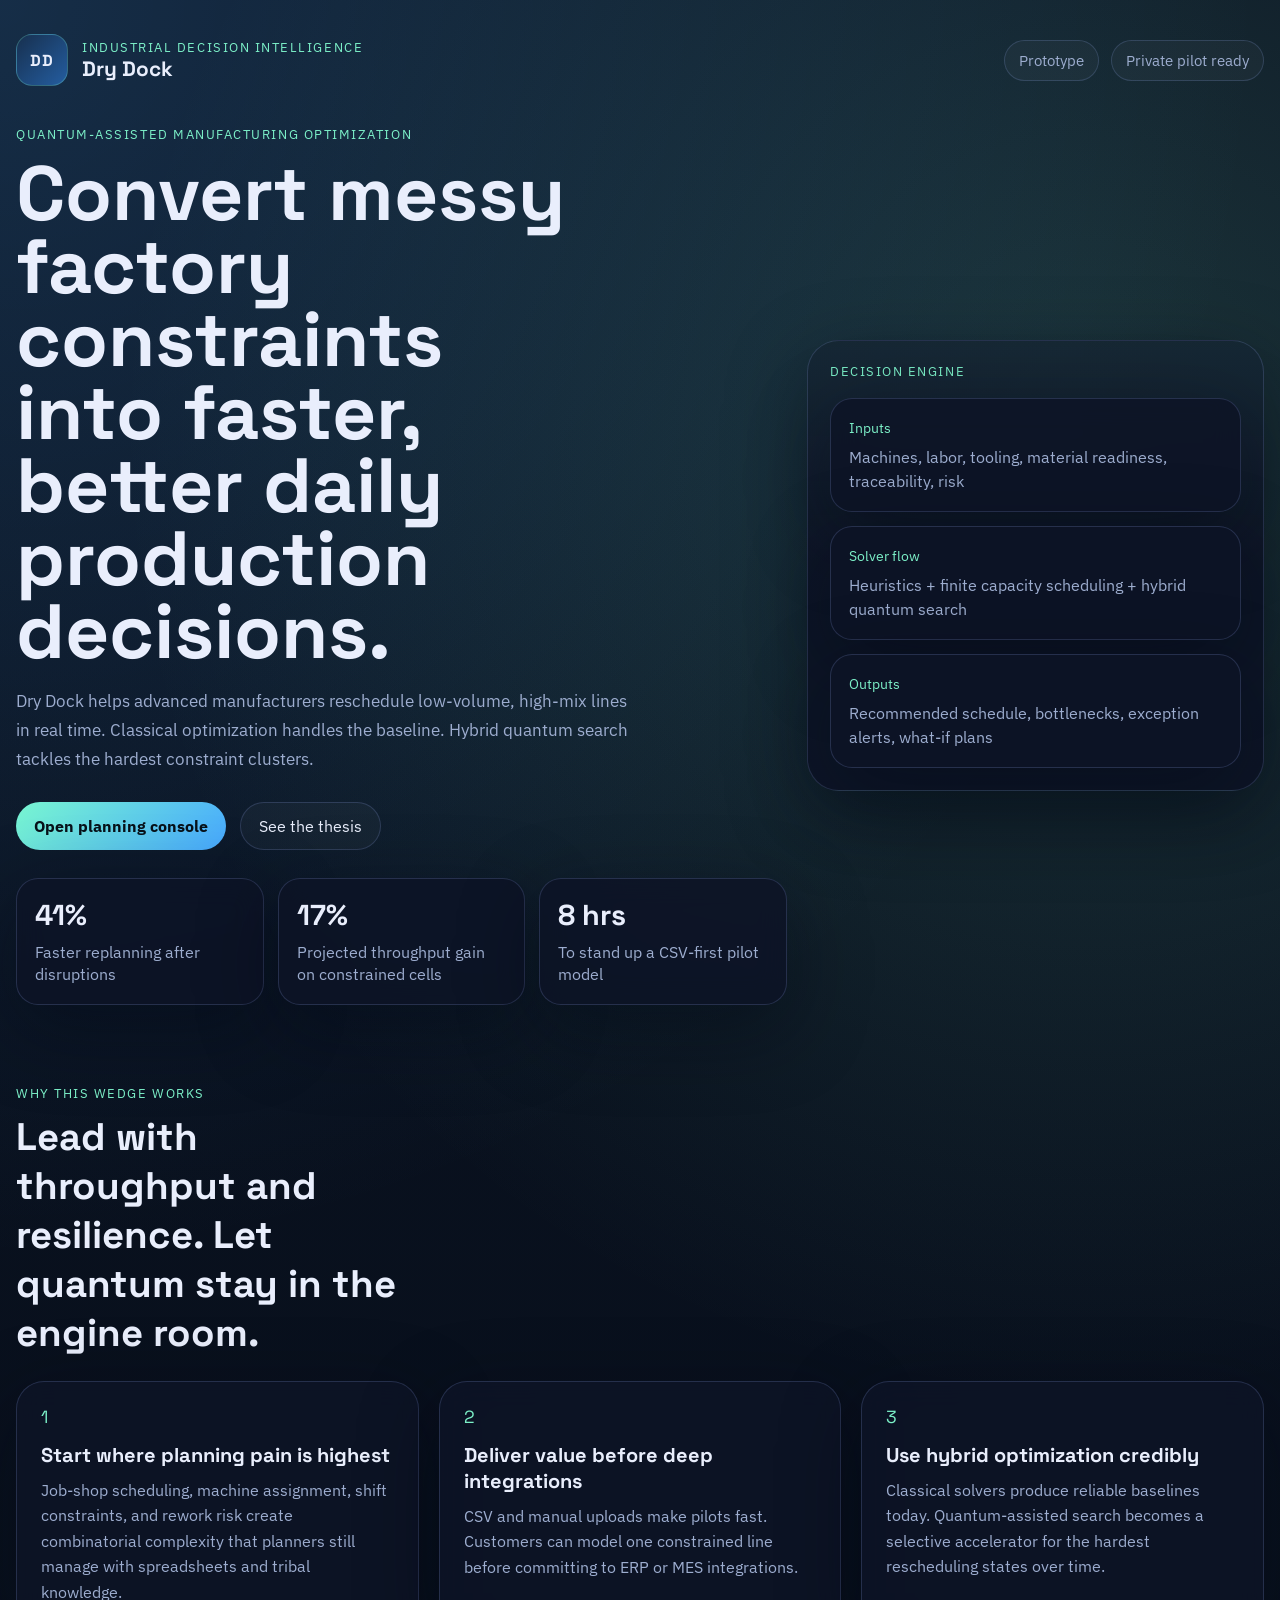
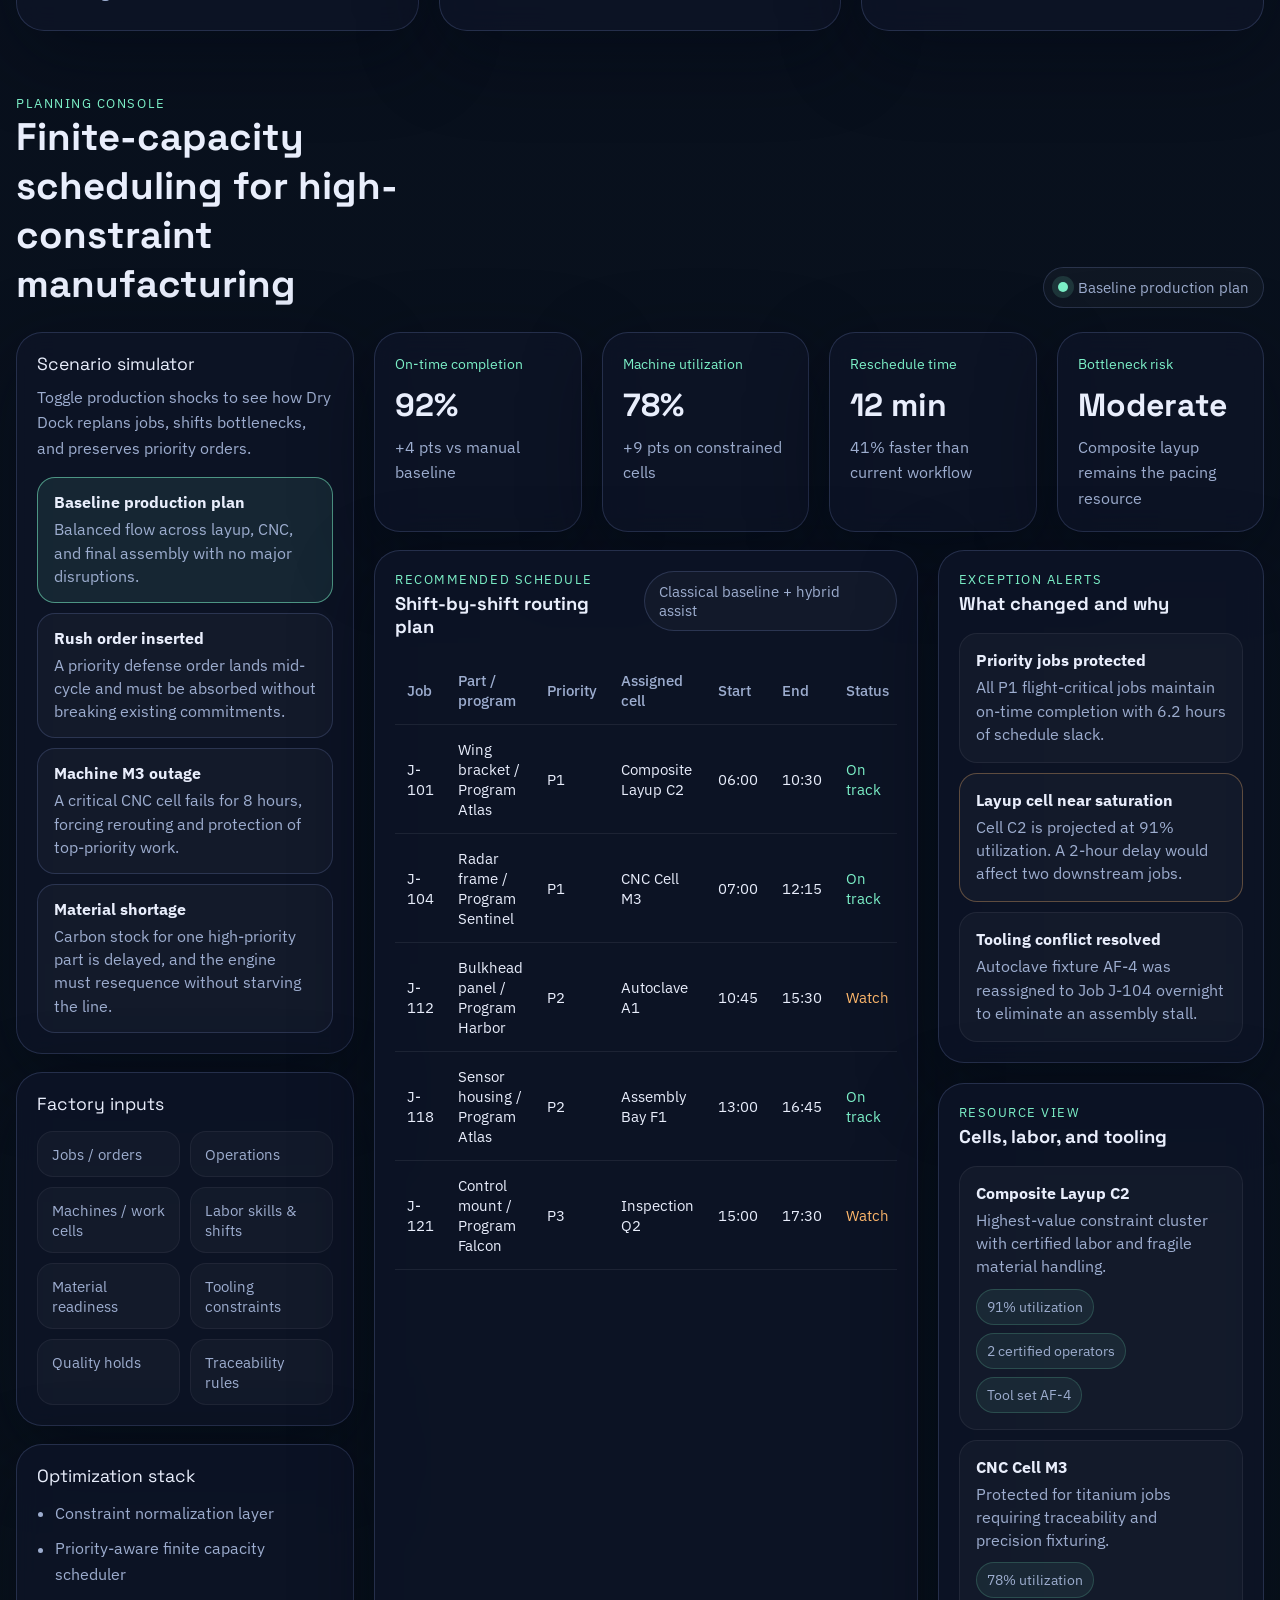
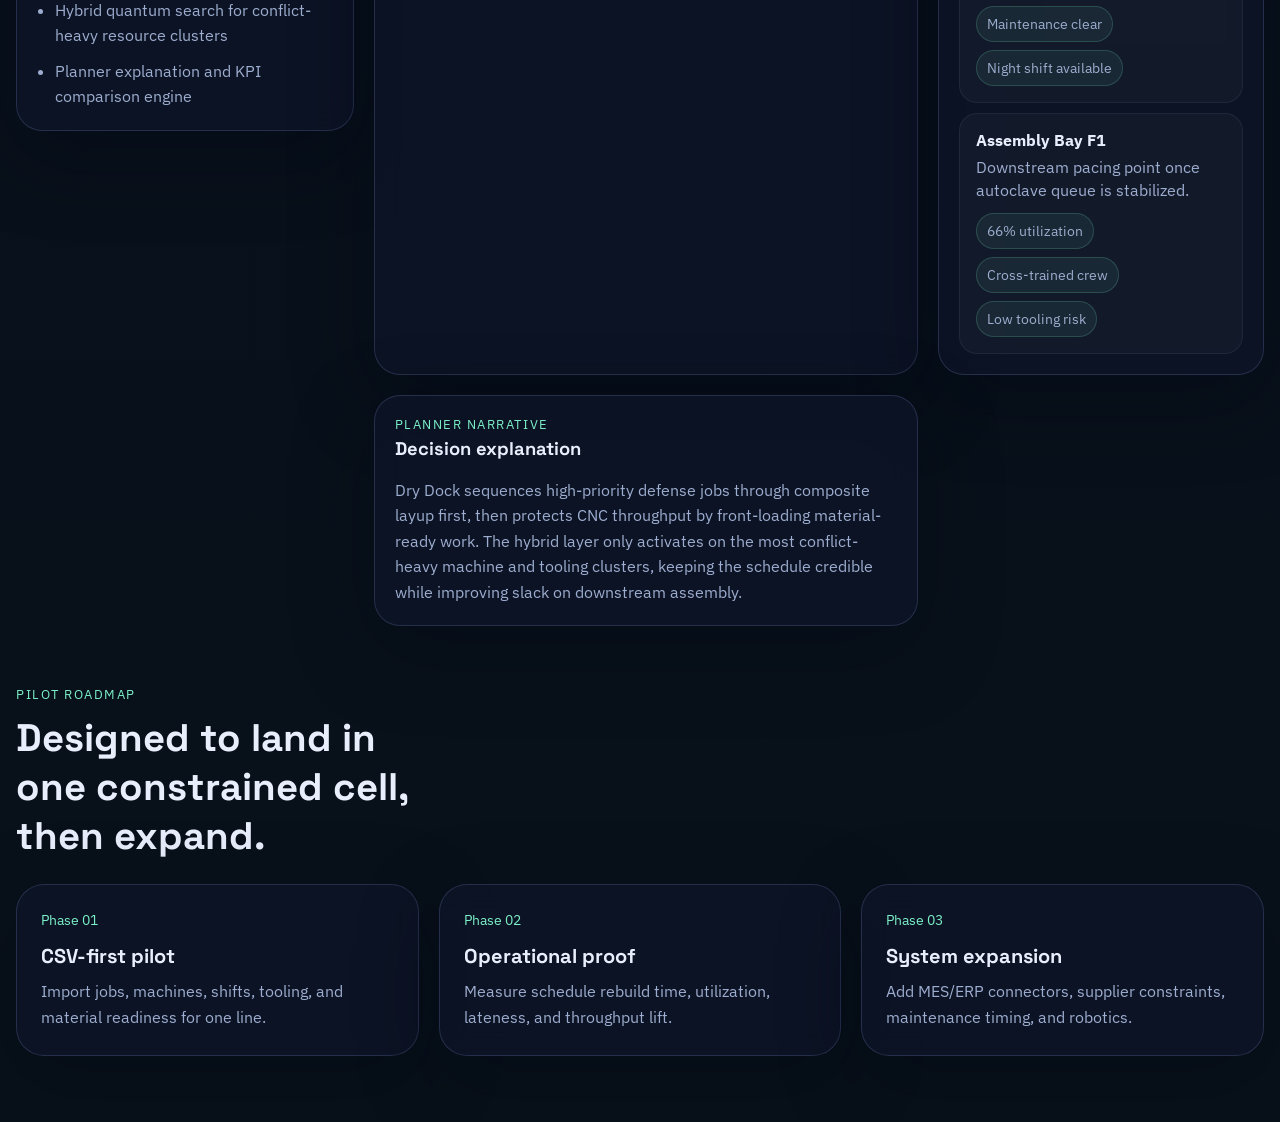
==== index.html @ b150539f "Initial Dry Dock prototype" ====
<!DOCTYPE html>
<html lang="en">
  <head>
    <meta charset="UTF-8" />
    <meta name="viewport" content="width=device-width, initial-scale=1.0" />
    <title>Dry Dock V1</title>
    <link rel="preconnect" href="https://fonts.googleapis.com" />
    <link rel="preconnect" href="https://fonts.gstatic.com" crossorigin />
    <link
      href="https://fonts.googleapis.com/css2?family=Space+Grotesk:wght@400;500;700&family=IBM+Plex+Sans:wght@400;500;600&display=swap"
      rel="stylesheet"
    />
    <link rel="stylesheet" href="./styles.css" />
  </head>
  <body>
    <div class="site-shell">
      <header class="hero">
        <nav class="topbar">
          <div class="brand-lockup">
            <div class="brand-mark">DD</div>
            <div>
              <p class="eyebrow">Industrial Decision Intelligence</p>
              <h1>Dry Dock</h1>
            </div>
          </div>
          <div class="topbar-copy">
            <span>Prototype</span>
            <span>Private pilot ready</span>
          </div>
        </nav>

        <section class="hero-grid">
          <div class="hero-copy">
            <p class="section-kicker">Quantum-assisted manufacturing optimization</p>
            <h2>
              Convert messy factory constraints into faster, better daily production
              decisions.
            </h2>
            <p class="hero-text">
              Dry Dock helps advanced manufacturers reschedule low-volume, high-mix
              lines in real time. Classical optimization handles the baseline.
              Hybrid quantum search tackles the hardest constraint clusters.
            </p>
            <div class="hero-actions">
              <a href="#planner" class="button button-primary">Open planning console</a>
              <a href="#why-now" class="button button-secondary">See the thesis</a>
            </div>
            <ul class="hero-metrics">
              <li>
                <strong>41%</strong>
                <span>Faster replanning after disruptions</span>
              </li>
              <li>
                <strong>17%</strong>
                <span>Projected throughput gain on constrained cells</span>
              </li>
              <li>
                <strong>8 hrs</strong>
                <span>To stand up a CSV-first pilot model</span>
              </li>
            </ul>
          </div>

          <aside class="hero-panel">
            <p class="panel-label">Decision Engine</p>
            <div class="panel-stack">
              <div class="panel-card">
                <span>Inputs</span>
                <p>Machines, labor, tooling, material readiness, traceability, risk</p>
              </div>
              <div class="panel-card">
                <span>Solver flow</span>
                <p>Heuristics + finite capacity scheduling + hybrid quantum search</p>
              </div>
              <div class="panel-card">
                <span>Outputs</span>
                <p>Recommended schedule, bottlenecks, exception alerts, what-if plans</p>
              </div>
            </div>
          </aside>
        </section>
      </header>

      <main>
        <section class="thesis" id="why-now">
          <div class="section-heading">
            <p class="section-kicker">Why this wedge works</p>
            <h3>Lead with throughput and resilience. Let quantum stay in the engine room.</h3>
          </div>
          <div class="thesis-grid">
            <article class="thesis-card">
              <span>1</span>
              <h4>Start where planning pain is highest</h4>
              <p>
                Job-shop scheduling, machine assignment, shift constraints, and
                rework risk create combinatorial complexity that planners still manage
                with spreadsheets and tribal knowledge.
              </p>
            </article>
            <article class="thesis-card">
              <span>2</span>
              <h4>Deliver value before deep integrations</h4>
              <p>
                CSV and manual uploads make pilots fast. Customers can model one
                constrained line before committing to ERP or MES integrations.
              </p>
            </article>
            <article class="thesis-card">
              <span>3</span>
              <h4>Use hybrid optimization credibly</h4>
              <p>
                Classical solvers produce reliable baselines today. Quantum-assisted
                search becomes a selective accelerator for the hardest rescheduling
                states over time.
              </p>
            </article>
          </div>
        </section>

        <section class="planner" id="planner">
          <div class="section-heading planner-heading">
            <div>
              <p class="section-kicker">Planning console</p>
              <h3>Finite-capacity scheduling for high-constraint manufacturing</h3>
            </div>
            <div class="planner-badge">
              <span class="live-dot"></span>
              <span id="scenarioName">Baseline production plan</span>
            </div>
          </div>

          <div class="planner-layout">
            <aside class="control-panel">
              <div class="control-card">
                <p class="control-title">Scenario simulator</p>
                <p class="control-copy">
                  Toggle production shocks to see how Dry Dock replans jobs, shifts
                  bottlenecks, and preserves priority orders.
                </p>
                <div class="scenario-list" id="scenarioList"></div>
              </div>

              <div class="control-card">
                <p class="control-title">Factory inputs</p>
                <div class="chip-list" id="inputChips"></div>
              </div>

              <div class="control-card">
                <p class="control-title">Optimization stack</p>
                <ul class="stack-list">
                  <li>Constraint normalization layer</li>
                  <li>Priority-aware finite capacity scheduler</li>
                  <li>Hybrid quantum search for conflict-heavy resource clusters</li>
                  <li>Planner explanation and KPI comparison engine</li>
                </ul>
              </div>
            </aside>

            <div class="planner-main">
              <section class="dashboard-grid">
                <article class="metric-card">
                  <span>On-time completion</span>
                  <strong id="metricOnTime">92%</strong>
                  <p id="metricOnTimeDelta">+4 pts vs manual baseline</p>
                </article>
                <article class="metric-card">
                  <span>Machine utilization</span>
                  <strong id="metricUtilization">78%</strong>
                  <p id="metricUtilizationDelta">+9 pts on constrained cells</p>
                </article>
                <article class="metric-card">
                  <span>Reschedule time</span>
                  <strong id="metricReschedule">12 min</strong>
                  <p id="metricRescheduleDelta">41% faster than current workflow</p>
                </article>
                <article class="metric-card">
                  <span>Bottleneck risk</span>
                  <strong id="metricRisk">Moderate</strong>
                  <p id="metricRiskDelta">Composite layup remains the pacing resource</p>
                </article>
              </section>

              <section class="content-grid">
                <article class="surface schedule-surface">
                  <div class="surface-heading">
                    <div>
                      <p class="surface-kicker">Recommended schedule</p>
                      <h4>Shift-by-shift routing plan</h4>
                    </div>
                    <span class="surface-pill" id="solverMode">Classical baseline + hybrid assist</span>
                  </div>
                  <div class="table-shell">
                    <table>
                      <thead>
                        <tr>
                          <th>Job</th>
                          <th>Part / program</th>
                          <th>Priority</th>
                          <th>Assigned cell</th>
                          <th>Start</th>
                          <th>End</th>
                          <th>Status</th>
                        </tr>
                      </thead>
                      <tbody id="scheduleTableBody"></tbody>
                    </table>
                  </div>
                </article>

                <article class="surface alerts-surface">
                  <div class="surface-heading">
                    <div>
                      <p class="surface-kicker">Exception alerts</p>
                      <h4>What changed and why</h4>
                    </div>
                  </div>
                  <div class="alert-list" id="alertList"></div>
                </article>

                <article class="surface">
                  <div class="surface-heading">
                    <div>
                      <p class="surface-kicker">Resource view</p>
                      <h4>Cells, labor, and tooling</h4>
                    </div>
                  </div>
                  <div class="resource-list" id="resourceList"></div>
                </article>

                <article class="surface">
                  <div class="surface-heading">
                    <div>
                      <p class="surface-kicker">Planner narrative</p>
                      <h4>Decision explanation</h4>
                    </div>
                  </div>
                  <p class="narrative" id="narrative"></p>
                </article>
              </section>
            </div>
          </div>
        </section>

        <section class="roadmap">
          <div class="section-heading">
            <p class="section-kicker">Pilot roadmap</p>
            <h3>Designed to land in one constrained cell, then expand.</h3>
          </div>
          <div class="roadmap-grid">
            <article class="roadmap-card">
              <span>Phase 01</span>
              <h4>CSV-first pilot</h4>
              <p>Import jobs, machines, shifts, tooling, and material readiness for one line.</p>
            </article>
            <article class="roadmap-card">
              <span>Phase 02</span>
              <h4>Operational proof</h4>
              <p>Measure schedule rebuild time, utilization, lateness, and throughput lift.</p>
            </article>
            <article class="roadmap-card">
              <span>Phase 03</span>
              <h4>System expansion</h4>
              <p>Add MES/ERP connectors, supplier constraints, maintenance timing, and robotics.</p>
            </article>
          </div>
        </section>
      </main>
    </div>

    <script src="./app.js"></script>
  </body>
</html>
---- styles.css ----
:root {
  --bg: #0b1020;
  --bg-soft: #11182d;
  --panel: rgba(13, 20, 38, 0.88);
  --panel-strong: #121d34;
  --line: rgba(154, 175, 255, 0.18);
  --text: #e9eefc;
  --muted: #9dadcf;
  --accent: #7cf0c8;
  --accent-strong: #4fb4ff;
  --warning: #ffb86c;
  --danger: #ff7f96;
  --shadow: 0 24px 80px rgba(3, 8, 20, 0.42);
}

* {
  box-sizing: border-box;
}

html {
  scroll-behavior: smooth;
}

body {
  margin: 0;
  min-height: 100vh;
  background:
    radial-gradient(circle at top left, rgba(79, 180, 255, 0.18), transparent 28%),
    radial-gradient(circle at 85% 10%, rgba(124, 240, 200, 0.16), transparent 24%),
    linear-gradient(180deg, #09101f 0%, #08111a 100%);
  color: var(--text);
  font-family: "IBM Plex Sans", sans-serif;
}

a {
  color: inherit;
  text-decoration: none;
}

.site-shell {
  width: min(1280px, calc(100% - 32px));
  margin: 0 auto;
  padding: 24px 0 56px;
}

.hero,
.thesis,
.planner,
.roadmap {
  position: relative;
}

.hero {
  padding: 10px 0 48px;
}

.topbar,
.hero-grid,
.thesis-grid,
.planner-layout,
.dashboard-grid,
.content-grid,
.roadmap-grid {
  display: grid;
  gap: 20px;
}

.topbar {
  grid-template-columns: repeat(2, minmax(0, 1fr));
  align-items: center;
  margin-bottom: 40px;
}

.brand-lockup {
  display: flex;
  gap: 14px;
  align-items: center;
}

.brand-mark {
  width: 52px;
  height: 52px;
  display: grid;
  place-items: center;
  border-radius: 16px;
  background: linear-gradient(135deg, #17304f 0%, #245da0 100%);
  border: 1px solid rgba(124, 240, 200, 0.26);
  font-family: "Space Grotesk", sans-serif;
  font-weight: 700;
  letter-spacing: 0.08em;
}

.eyebrow,
.section-kicker,
.surface-kicker,
.panel-label {
  margin: 0;
  color: var(--accent);
  font-size: 0.8rem;
  text-transform: uppercase;
  letter-spacing: 0.12em;
}

h1,
h2,
h3,
h4,
p {
  margin: 0;
}

h1,
h2,
h3,
h4 {
  font-family: "Space Grotesk", sans-serif;
}

h1 {
  font-size: 1.3rem;
}

.topbar-copy {
  display: flex;
  gap: 12px;
  justify-content: flex-end;
  flex-wrap: wrap;
}

.topbar-copy span,
.surface-pill,
.planner-badge {
  border: 1px solid var(--line);
  background: rgba(255, 255, 255, 0.03);
  border-radius: 999px;
  padding: 10px 14px;
  color: var(--muted);
  font-size: 0.92rem;
}

.hero-grid {
  grid-template-columns: minmax(0, 1.35fr) minmax(320px, 0.8fr);
  align-items: center;
}

.hero-copy h2 {
  margin-top: 14px;
  font-size: clamp(2.8rem, 6vw, 4.9rem);
  line-height: 0.95;
  max-width: 11ch;
}

.hero-text {
  max-width: 62ch;
  margin-top: 18px;
  color: var(--muted);
  font-size: 1.08rem;
  line-height: 1.7;
}

.hero-actions {
  display: flex;
  gap: 14px;
  margin-top: 28px;
  flex-wrap: wrap;
}

.button {
  display: inline-flex;
  align-items: center;
  justify-content: center;
  min-height: 48px;
  padding: 0 18px;
  border-radius: 999px;
  transition: transform 180ms ease, border-color 180ms ease, background 180ms ease;
}

.button:hover,
.scenario-button:hover {
  transform: translateY(-1px);
}

.button-primary {
  background: linear-gradient(135deg, #78f6d0 0%, #47a8ff 100%);
  color: #071119;
  font-weight: 700;
}

.button-secondary {
  border: 1px solid var(--line);
  background: rgba(255, 255, 255, 0.03);
}

.hero-metrics {
  list-style: none;
  display: grid;
  grid-template-columns: repeat(3, minmax(0, 1fr));
  gap: 14px;
  padding: 0;
  margin: 28px 0 0;
}

.hero-metrics li,
.panel-card,
.thesis-card,
.control-card,
.metric-card,
.surface,
.roadmap-card {
  border: 1px solid var(--line);
  background: var(--panel);
  backdrop-filter: blur(14px);
  box-shadow: var(--shadow);
}

.hero-metrics li {
  border-radius: 22px;
  padding: 18px;
}

.hero-metrics strong {
  display: block;
  font-family: "Space Grotesk", sans-serif;
  font-size: 1.8rem;
}

.hero-metrics span {
  display: block;
  margin-top: 8px;
  color: var(--muted);
  line-height: 1.4;
}

.hero-panel {
  padding: 22px;
  border: 1px solid var(--line);
  background:
    linear-gradient(180deg, rgba(124, 240, 200, 0.08), transparent 50%),
    var(--panel);
  border-radius: 32px;
  box-shadow: var(--shadow);
}

.panel-stack {
  margin-top: 18px;
  display: grid;
  gap: 14px;
}

.panel-card {
  border-radius: 22px;
  padding: 18px;
}

.panel-card span,
.metric-card span,
.roadmap-card span {
  color: var(--accent);
  font-size: 0.9rem;
}

.panel-card p {
  margin-top: 8px;
  color: var(--muted);
  line-height: 1.5;
}

.section-heading {
  display: grid;
  gap: 10px;
  margin-bottom: 24px;
}

.section-heading h3 {
  font-size: clamp(1.8rem, 3vw, 3rem);
  max-width: 16ch;
}

.thesis {
  padding: 32px 0 28px;
}

.thesis-grid,
.roadmap-grid {
  grid-template-columns: repeat(3, minmax(0, 1fr));
}

.thesis-card,
.roadmap-card {
  border-radius: 28px;
  padding: 24px;
}

.thesis-card span {
  font-family: "Space Grotesk", sans-serif;
  color: var(--accent);
  font-size: 1.1rem;
}

.thesis-card h4,
.roadmap-card h4 {
  margin-top: 14px;
  font-size: 1.25rem;
}

.thesis-card p,
.roadmap-card p,
.control-copy,
.metric-card p,
.narrative,
.stack-list li {
  margin-top: 10px;
  color: var(--muted);
  line-height: 1.6;
}

.planner {
  padding: 36px 0;
}

.planner-heading {
  grid-template-columns: repeat(2, minmax(0, 1fr));
  align-items: end;
}

.planner-badge {
  justify-self: end;
  display: inline-flex;
  align-items: center;
  gap: 10px;
}

.live-dot {
  width: 10px;
  height: 10px;
  border-radius: 999px;
  background: var(--accent);
  box-shadow: 0 0 0 6px rgba(124, 240, 200, 0.14);
}

.planner-layout {
  grid-template-columns: minmax(290px, 0.38fr) minmax(0, 1fr);
  align-items: start;
}

.control-panel,
.planner-main {
  display: grid;
  gap: 18px;
}

.control-card,
.metric-card,
.surface {
  border-radius: 26px;
  padding: 20px;
}

.control-title {
  font-family: "Space Grotesk", sans-serif;
  font-size: 1.1rem;
}

.scenario-list,
.chip-list,
.alert-list,
.resource-list {
  display: grid;
  gap: 10px;
  margin-top: 16px;
}

.scenario-button {
  border: 1px solid var(--line);
  background: rgba(255, 255, 255, 0.03);
  color: var(--text);
  border-radius: 18px;
  padding: 14px 16px;
  text-align: left;
  font: inherit;
  cursor: pointer;
  transition: transform 180ms ease, border-color 180ms ease, background 180ms ease;
}

.scenario-button strong,
.resource-card strong,
.alert-card strong {
  display: block;
  font-size: 1rem;
}

.scenario-button p,
.resource-card p,
.alert-card p {
  margin-top: 6px;
  color: var(--muted);
  line-height: 1.45;
}

.scenario-button.active {
  border-color: rgba(124, 240, 200, 0.55);
  background: rgba(124, 240, 200, 0.09);
}

.chip-list {
  grid-template-columns: repeat(2, minmax(0, 1fr));
}

.chip {
  border-radius: 16px;
  padding: 12px 14px;
  background: rgba(255, 255, 255, 0.03);
  border: 1px solid rgba(255, 255, 255, 0.05);
  color: var(--muted);
  font-size: 0.95rem;
}

.stack-list {
  padding-left: 18px;
  margin: 14px 0 0;
}

.dashboard-grid {
  grid-template-columns: repeat(4, minmax(0, 1fr));
}

.metric-card strong {
  display: block;
  margin-top: 12px;
  font-family: "Space Grotesk", sans-serif;
  font-size: 2rem;
}

.content-grid {
  grid-template-columns: minmax(0, 1.25fr) minmax(320px, 0.75fr);
}

.schedule-surface {
  grid-row: span 2;
}

.surface-heading {
  display: flex;
  align-items: start;
  justify-content: space-between;
  gap: 12px;
  margin-bottom: 18px;
}

.surface-heading h4 {
  margin-top: 4px;
  font-size: 1.15rem;
}

.table-shell {
  overflow-x: auto;
}

table {
  width: 100%;
  border-collapse: collapse;
}

th,
td {
  padding: 14px 12px;
  border-bottom: 1px solid rgba(255, 255, 255, 0.07);
  text-align: left;
  font-size: 0.96rem;
}

th {
  color: var(--muted);
  font-weight: 500;
}

td.status-ok {
  color: var(--accent);
}

td.status-watch {
  color: var(--warning);
}

td.status-risk {
  color: var(--danger);
}

.alert-card,
.resource-card {
  border-radius: 18px;
  padding: 16px;
  background: rgba(255, 255, 255, 0.03);
  border: 1px solid rgba(255, 255, 255, 0.06);
}

.alert-card[data-level="warning"] {
  border-color: rgba(255, 184, 108, 0.32);
}

.alert-card[data-level="critical"] {
  border-color: rgba(255, 127, 150, 0.35);
}

.resource-meta {
  display: flex;
  gap: 8px;
  flex-wrap: wrap;
  margin-top: 10px;
}

.resource-meta span {
  border-radius: 999px;
  padding: 8px 10px;
  background: rgba(124, 240, 200, 0.07);
  border: 1px solid rgba(124, 240, 200, 0.18);
  color: var(--muted);
  font-size: 0.87rem;
}

.roadmap {
  padding: 24px 0 10px;
}

@media (max-width: 1100px) {
  .hero-grid,
  .planner-layout,
  .content-grid,
  .planner-heading,
  .topbar,
  .dashboard-grid,
  .thesis-grid,
  .roadmap-grid {
    grid-template-columns: 1fr;
  }

  .hero-copy h2,
  .section-heading h3 {
    max-width: none;
  }

  .planner-badge {
    justify-self: start;
  }
}

@media (max-width: 760px) {
  .site-shell {
    width: min(100% - 24px, 1280px);
  }

  .hero-metrics,
  .chip-list {
    grid-template-columns: 1fr;
  }

  .hero-copy h2 {
    font-size: 2.6rem;
  }

  th,
  td {
    min-width: 120px;
  }
}
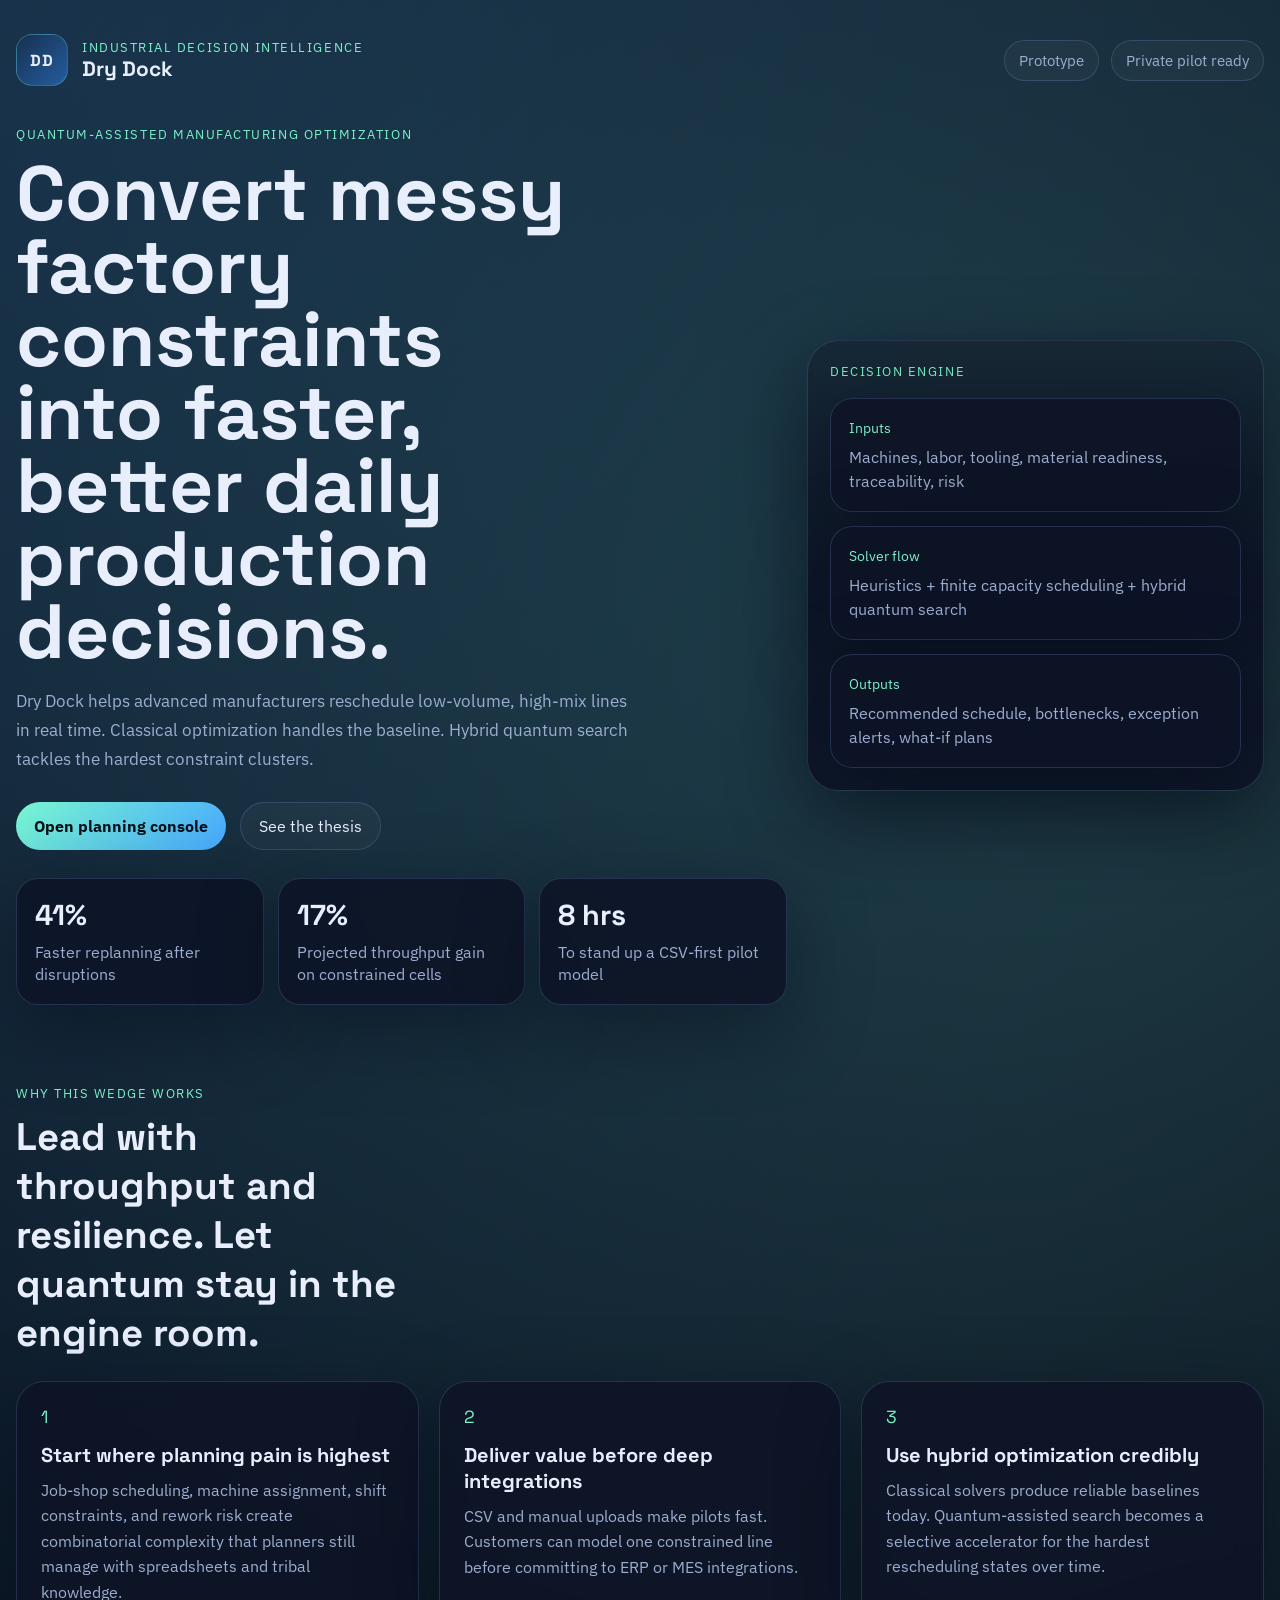
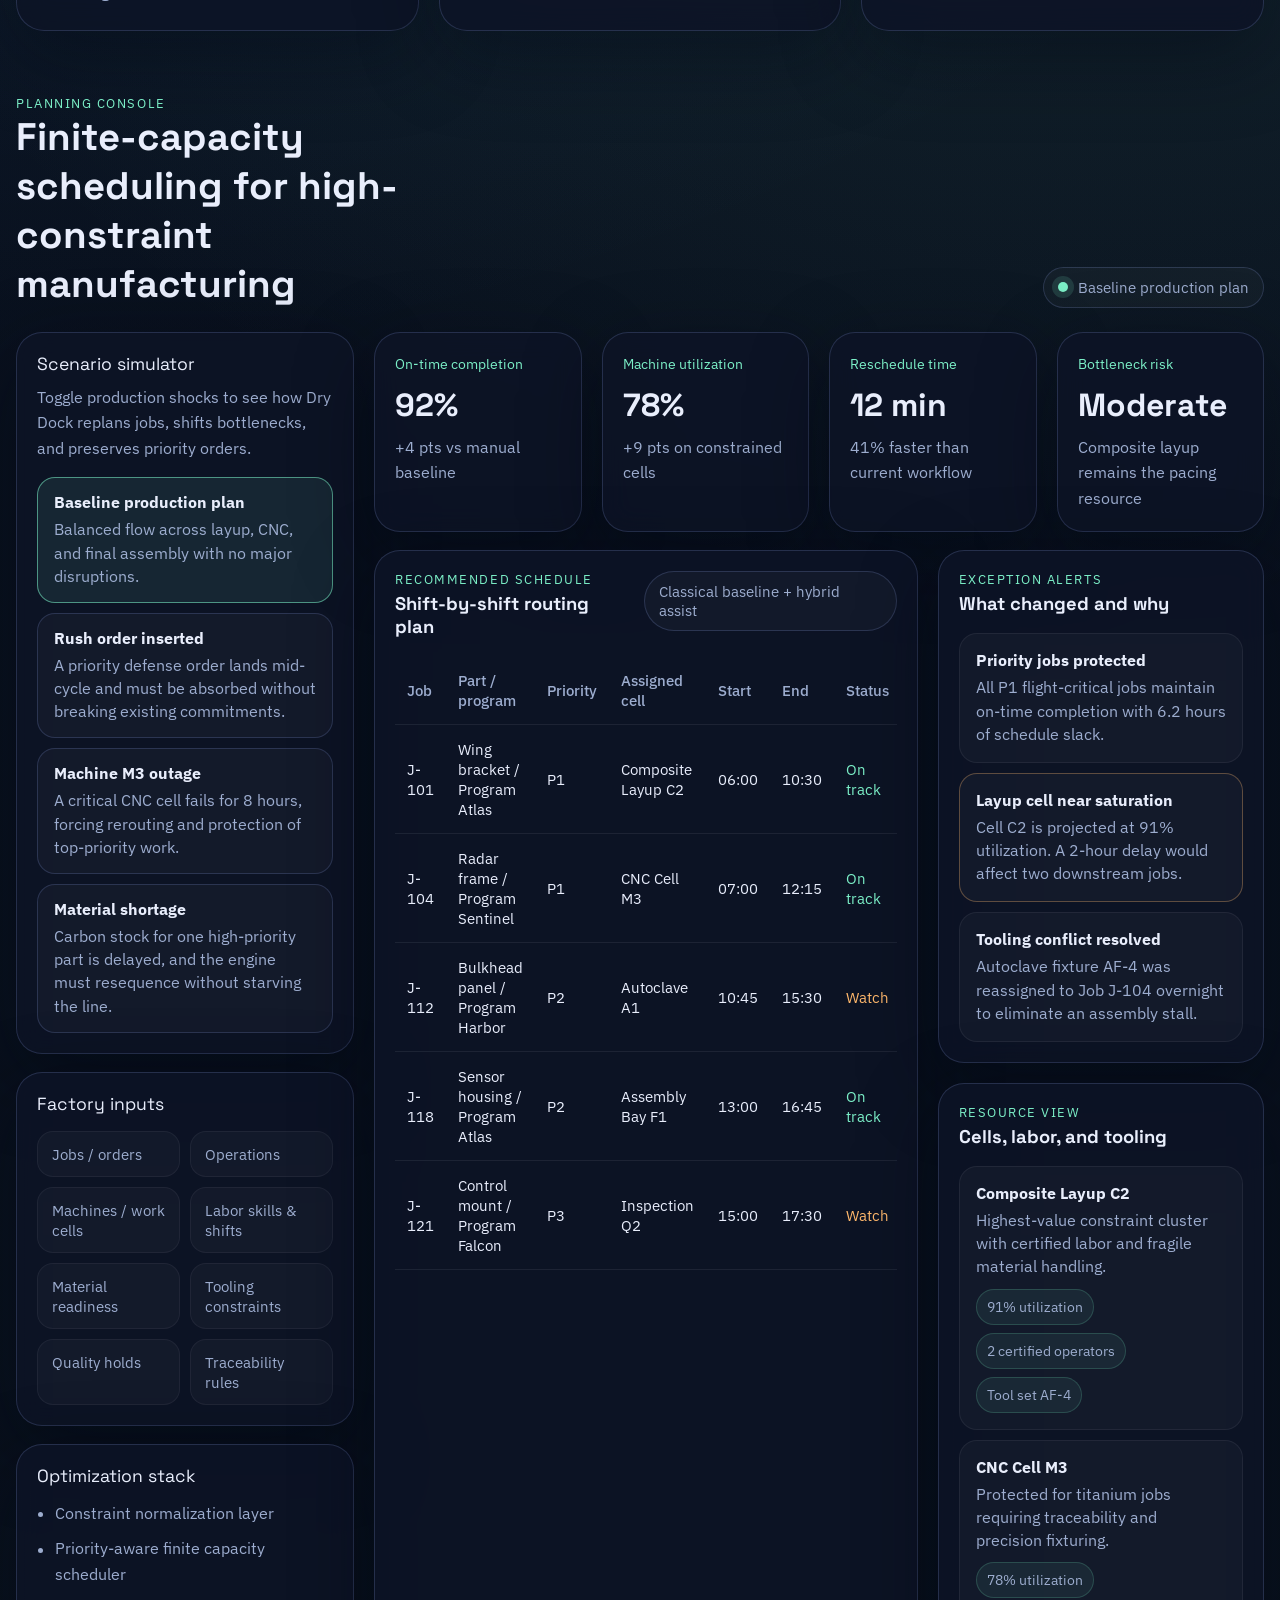
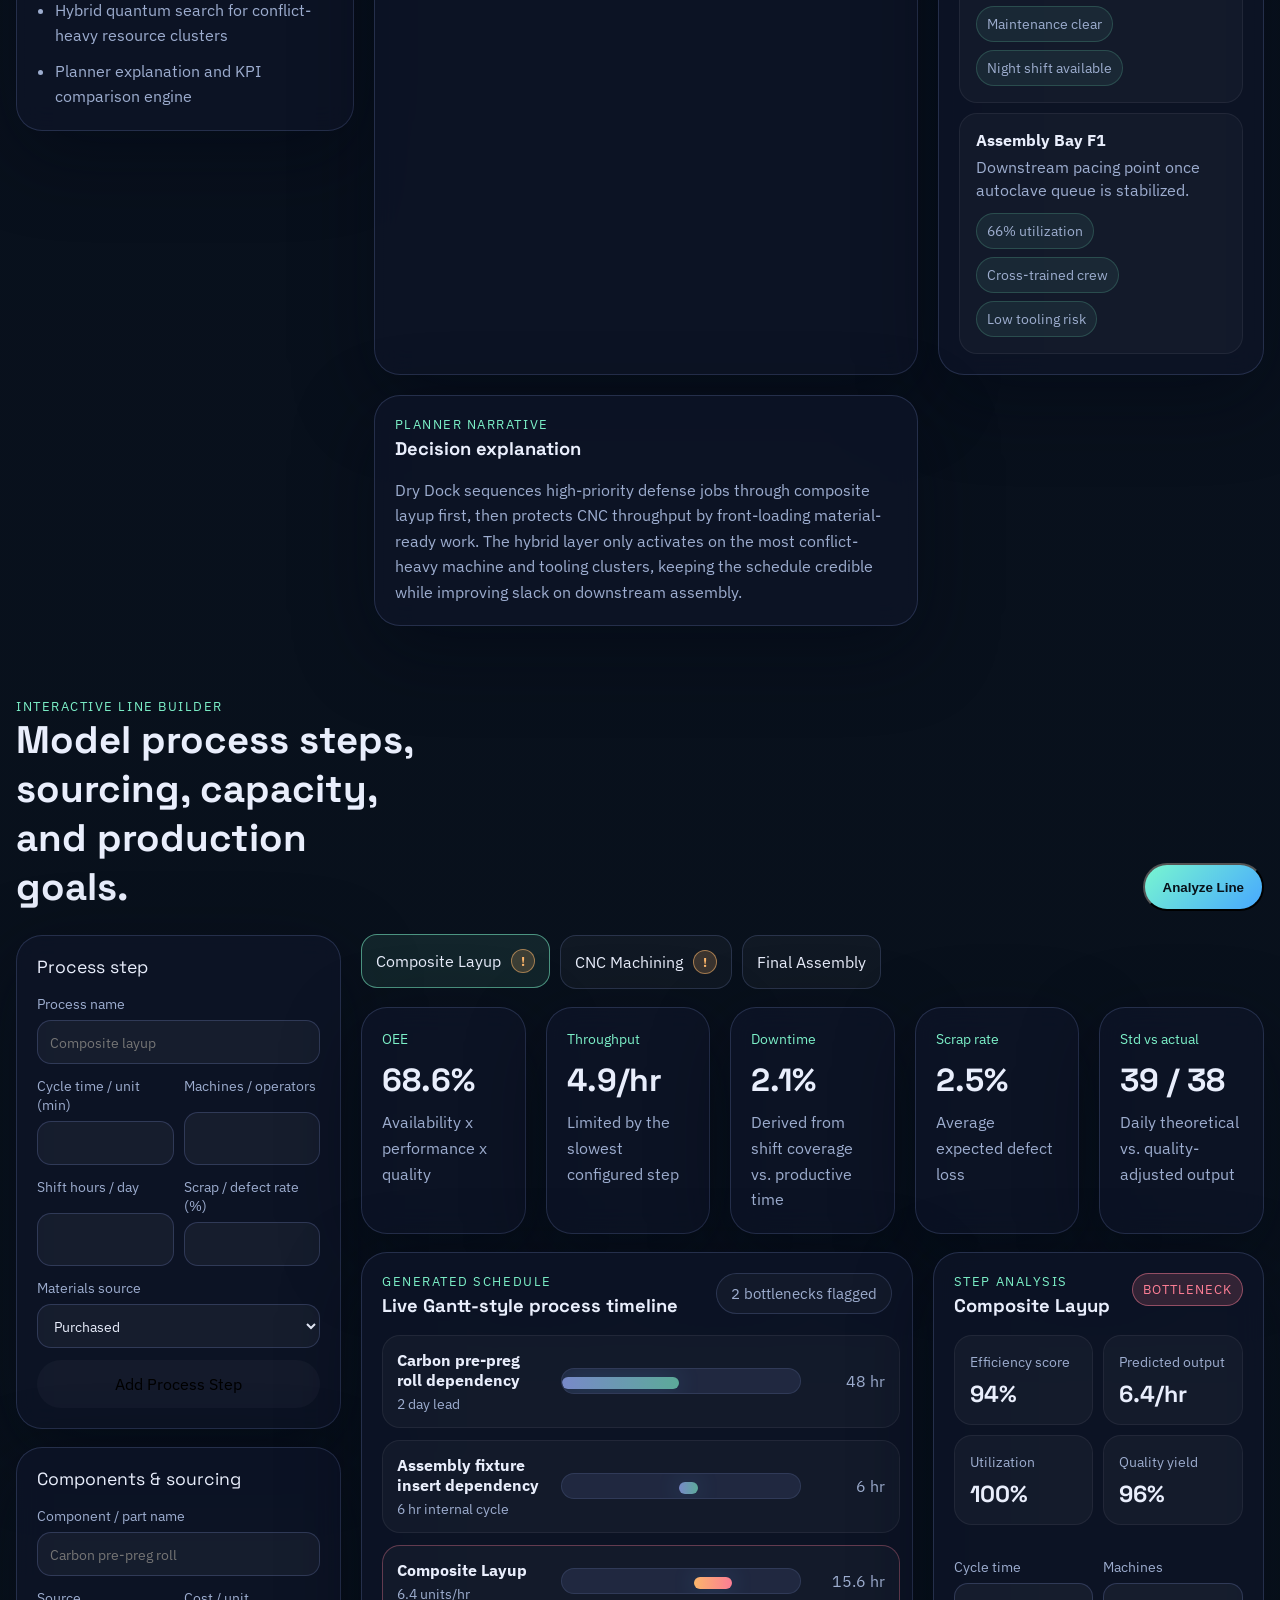
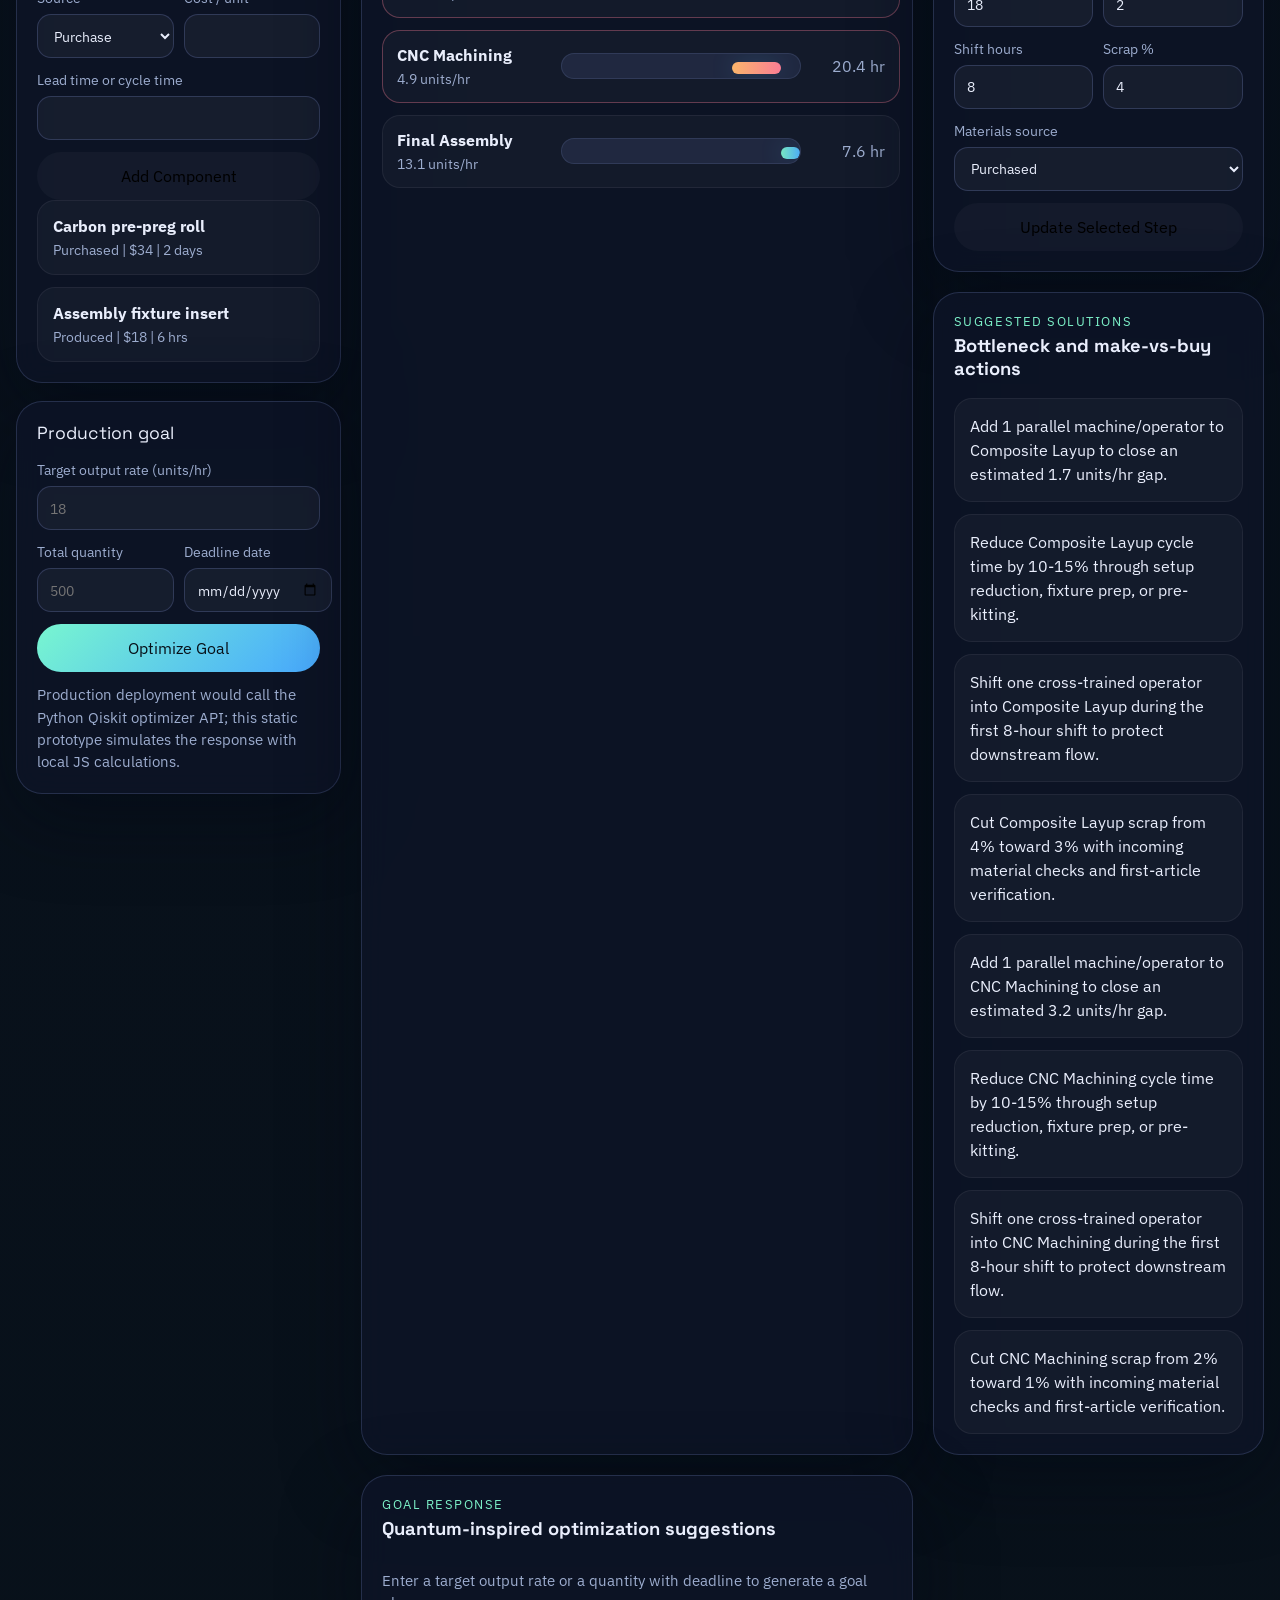
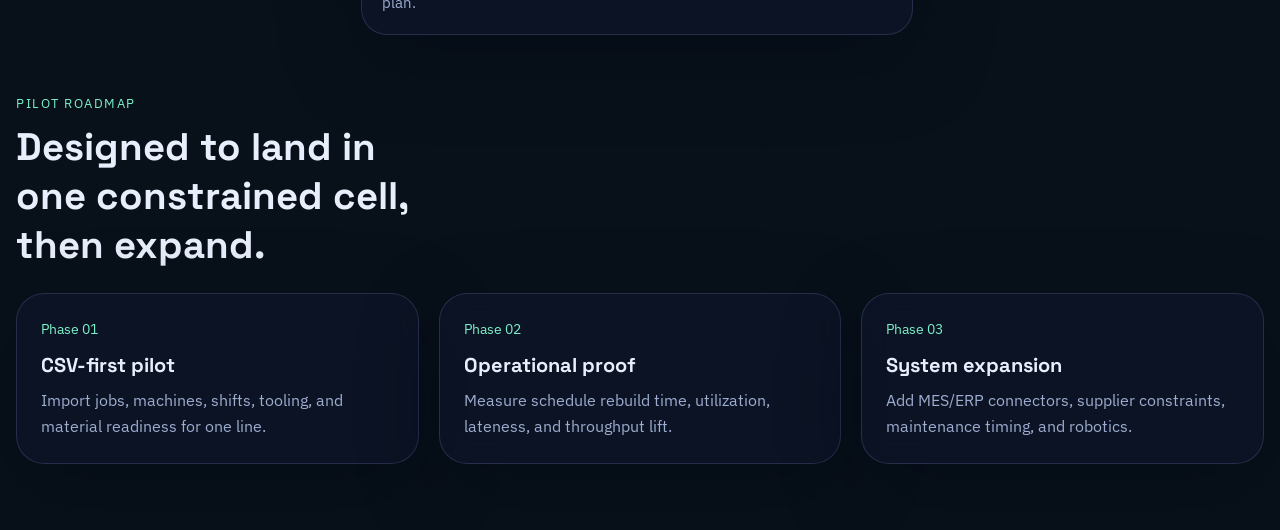
==== commit 480bb8f9: "adding the customazation and suggestions section" ====
--- a/index.html
+++ b/index.html
@@ -241,6 +241,187 @@
           </div>
         </section>
 
+        <section class="process-builder" id="process-builder">
+          <div class="section-heading builder-heading">
+            <div>
+              <p class="section-kicker">Interactive line builder</p>
+              <h3>Model process steps, sourcing, capacity, and production goals.</h3>
+            </div>
+            <button class="button button-primary" id="analyzeLineButton" type="button">Analyze Line</button>
+          </div>
+
+          <div class="builder-layout">
+            <aside class="control-panel builder-controls">
+              <div class="control-card">
+                <p class="control-title">Process step</p>
+                <form class="builder-form" id="processForm">
+                  <label>
+                    <span>Process name</span>
+                    <input id="processName" name="name" type="text" placeholder="Composite layup" required />
+                  </label>
+                  <div class="form-grid">
+                    <label>
+                      <span>Cycle time / unit (min)</span>
+                      <input id="cycleTime" name="cycleTime" type="number" min="0.1" step="0.1" required />
+                    </label>
+                    <label>
+                      <span>Machines / operators</span>
+                      <input id="machines" name="machines" type="number" min="1" step="1" required />
+                    </label>
+                  </div>
+                  <div class="form-grid">
+                    <label>
+                      <span>Shift hours / day</span>
+                      <input id="shiftHours" name="shiftHours" type="number" min="1" max="24" step="0.5" required />
+                    </label>
+                    <label>
+                      <span>Scrap / defect rate (%)</span>
+                      <input id="scrapRate" name="scrapRate" type="number" min="0" max="100" step="0.1" required />
+                    </label>
+                  </div>
+                  <label>
+                    <span>Materials source</span>
+                    <select id="materialSource" name="materialSource">
+                      <option value="purchased">Purchased</option>
+                      <option value="in-house">Produced in-house</option>
+                    </select>
+                  </label>
+                  <button class="button button-secondary full-button" type="submit">Add Process Step</button>
+                </form>
+              </div>
+
+              <div class="control-card">
+                <p class="control-title">Components & sourcing</p>
+                <form class="builder-form" id="componentForm">
+                  <label>
+                    <span>Component / part name</span>
+                    <input id="componentName" name="name" type="text" placeholder="Carbon pre-preg roll" required />
+                  </label>
+                  <div class="form-grid">
+                    <label>
+                      <span>Source</span>
+                      <select id="componentSource" name="source">
+                        <option value="purchase">Purchase</option>
+                        <option value="produce">Produce</option>
+                      </select>
+                    </label>
+                    <label>
+                      <span>Cost / unit</span>
+                      <input id="componentCost" name="cost" type="number" min="0" step="0.01" required />
+                    </label>
+                  </div>
+                  <label>
+                    <span>Lead time or cycle time</span>
+                    <input id="componentLeadTime" name="leadTime" type="number" min="0" step="0.1" required />
+                  </label>
+                  <button class="button button-secondary full-button" type="submit">Add Component</button>
+                </form>
+                <div class="component-list" id="componentList"></div>
+              </div>
+
+              <div class="control-card">
+                <p class="control-title">Production goal</p>
+                <form class="builder-form" id="goalForm">
+                  <label>
+                    <span>Target output rate (units/hr)</span>
+                    <input id="targetRate" name="targetRate" type="number" min="0" step="0.1" placeholder="18" />
+                  </label>
+                  <div class="form-grid">
+                    <label>
+                      <span>Total quantity</span>
+                      <input id="targetQuantity" name="targetQuantity" type="number" min="0" step="1" placeholder="500" />
+                    </label>
+                    <label>
+                      <span>Deadline date</span>
+                      <input id="deadlineDate" name="deadlineDate" type="date" />
+                    </label>
+                  </div>
+                  <button class="button button-primary full-button" type="submit">Optimize Goal</button>
+                </form>
+                <p class="optimizer-note">
+                  Production deployment would call the Python Qiskit optimizer API; this static prototype simulates the response with local JS calculations.
+                </p>
+              </div>
+            </aside>
+
+            <div class="planner-main builder-main">
+              <div class="step-tabs" id="stepTabs" aria-label="Manufacturing process steps"></div>
+
+              <section class="dashboard-grid builder-kpis">
+                <article class="metric-card">
+                  <span>OEE</span>
+                  <strong id="lineOee">0%</strong>
+                  <p>Availability x performance x quality</p>
+                </article>
+                <article class="metric-card">
+                  <span>Throughput</span>
+                  <strong id="lineThroughput">0/hr</strong>
+                  <p>Limited by the slowest configured step</p>
+                </article>
+                <article class="metric-card">
+                  <span>Downtime</span>
+                  <strong id="lineDowntime">0%</strong>
+                  <p>Derived from shift coverage vs. productive time</p>
+                </article>
+                <article class="metric-card">
+                  <span>Scrap rate</span>
+                  <strong id="lineScrap">0%</strong>
+                  <p>Average expected defect loss</p>
+                </article>
+                <article class="metric-card">
+                  <span>Std vs actual</span>
+                  <strong id="standardActual">0 / 0</strong>
+                  <p>Daily theoretical vs. quality-adjusted output</p>
+                </article>
+              </section>
+
+              <section class="content-grid builder-content">
+                <article class="surface schedule-surface">
+                  <div class="surface-heading">
+                    <div>
+                      <p class="surface-kicker">Generated schedule</p>
+                      <h4>Live Gantt-style process timeline</h4>
+                    </div>
+                    <span class="surface-pill" id="lineStatus">Waiting for inputs</span>
+                  </div>
+                  <div class="timeline-shell" id="processTimeline"></div>
+                </article>
+
+                <article class="surface">
+                  <div class="surface-heading">
+                    <div>
+                      <p class="surface-kicker">Step analysis</p>
+                      <h4 id="activeStepTitle">No process selected</h4>
+                    </div>
+                    <span class="bottleneck-badge hidden" id="activeBottleneckBadge">Bottleneck</span>
+                  </div>
+                  <div class="step-detail" id="stepDetail"></div>
+                </article>
+
+                <article class="surface recommendations-surface">
+                  <div class="surface-heading">
+                    <div>
+                      <p class="surface-kicker">Suggested solutions</p>
+                      <h4>Bottleneck and make-vs-buy actions</h4>
+                    </div>
+                  </div>
+                  <div class="recommendation-list" id="recommendationList"></div>
+                </article>
+
+                <article class="surface goal-surface">
+                  <div class="surface-heading">
+                    <div>
+                      <p class="surface-kicker">Goal response</p>
+                      <h4>Quantum-inspired optimization suggestions</h4>
+                    </div>
+                  </div>
+                  <div class="goal-response" id="goalResponse"></div>
+                </article>
+              </section>
+            </div>
+          </div>
+        </section>
+
         <section class="roadmap">
           <div class="section-heading">
             <p class="section-kicker">Pilot roadmap</p>
--- a/styles.css
+++ b/styles.css
@@ -46,6 +46,7 @@
 .hero,
 .thesis,
 .planner,
+.process-builder,
 .roadmap {
   position: relative;
 }
@@ -522,15 +523,295 @@
   padding: 24px 0 10px;
 }
 
+.process-builder {
+  padding: 36px 0;
+}
+
+.builder-heading {
+  grid-template-columns: minmax(0, 1fr) auto;
+  align-items: end;
+}
+
+.builder-layout {
+  display: grid;
+  grid-template-columns: minmax(310px, 0.36fr) minmax(0, 1fr);
+  gap: 20px;
+  align-items: start;
+}
+
+.builder-form {
+  display: grid;
+  gap: 12px;
+  margin-top: 16px;
+}
+
+.builder-form label {
+  display: grid;
+  gap: 7px;
+  color: var(--muted);
+  font-size: 0.9rem;
+}
+
+.builder-form input,
+.builder-form select {
+  width: 100%;
+  min-height: 44px;
+  border: 1px solid rgba(154, 175, 255, 0.2);
+  border-radius: 14px;
+  background: rgba(255, 255, 255, 0.045);
+  color: var(--text);
+  font: inherit;
+  padding: 0 12px;
+  outline: none;
+  transition: border-color 180ms ease, background 180ms ease, box-shadow 180ms ease;
+}
+
+.builder-form input:focus,
+.builder-form select:focus {
+  border-color: rgba(124, 240, 200, 0.55);
+  background: rgba(124, 240, 200, 0.06);
+  box-shadow: 0 0 0 4px rgba(124, 240, 200, 0.08);
+}
+
+.builder-form select option {
+  color: #071119;
+}
+
+.form-grid {
+  display: grid;
+  grid-template-columns: repeat(2, minmax(0, 1fr));
+  gap: 10px;
+}
+
+.full-button {
+  width: 100%;
+  border: 0;
+  cursor: pointer;
+  font: inherit;
+}
+
+.optimizer-note,
+.empty-state {
+  margin-top: 12px;
+  color: var(--muted);
+  line-height: 1.5;
+  font-size: 0.92rem;
+}
+
+.step-tabs {
+  display: flex;
+  gap: 10px;
+  flex-wrap: wrap;
+  min-height: 54px;
+}
+
+.step-tab {
+  display: inline-flex;
+  align-items: center;
+  gap: 10px;
+  min-height: 46px;
+  border: 1px solid var(--line);
+  background: rgba(255, 255, 255, 0.035);
+  color: var(--text);
+  border-radius: 16px;
+  padding: 0 14px;
+  cursor: grab;
+  font: inherit;
+  transition: transform 180ms ease, border-color 180ms ease, background 180ms ease;
+}
+
+.step-tab:hover,
+.step-tab.active {
+  transform: translateY(-1px);
+  border-color: rgba(124, 240, 200, 0.55);
+  background: rgba(124, 240, 200, 0.09);
+}
+
+.step-tab:active {
+  cursor: grabbing;
+}
+
+.tab-warning,
+.bottleneck-badge {
+  display: inline-grid;
+  place-items: center;
+  min-width: 24px;
+  min-height: 24px;
+  border-radius: 999px;
+  background: rgba(255, 184, 108, 0.18);
+  border: 1px solid rgba(255, 184, 108, 0.55);
+  color: var(--warning);
+  font-size: 0.8rem;
+}
+
+.bottleneck-badge {
+  padding: 7px 10px;
+  background: rgba(255, 127, 150, 0.16);
+  border-color: rgba(255, 127, 150, 0.48);
+  color: var(--danger);
+  text-transform: uppercase;
+  letter-spacing: 0.08em;
+}
+
+.hidden {
+  display: none;
+}
+
+.builder-kpis {
+  grid-template-columns: repeat(5, minmax(0, 1fr));
+}
+
+.builder-content {
+  grid-template-columns: minmax(0, 1.25fr) minmax(320px, 0.75fr);
+}
+
+.timeline-shell,
+.step-detail,
+.recommendation-list,
+.goal-response,
+.component-list {
+  display: grid;
+  gap: 12px;
+}
+
+.timeline-row {
+  display: grid;
+  grid-template-columns: minmax(150px, 0.35fr) minmax(240px, 1fr) 70px;
+  gap: 14px;
+  align-items: center;
+  padding: 14px;
+  border: 1px solid rgba(255, 255, 255, 0.06);
+  background: rgba(255, 255, 255, 0.03);
+  border-radius: 18px;
+}
+
+.timeline-row strong,
+.component-card strong {
+  display: block;
+  font-size: 0.98rem;
+}
+
+.timeline-row span,
+.component-card span {
+  display: block;
+  margin-top: 4px;
+  color: var(--muted);
+  font-size: 0.9rem;
+}
+
+.timeline-row em {
+  color: var(--muted);
+  font-style: normal;
+  text-align: right;
+}
+
+.timeline-track {
+  position: relative;
+  height: 26px;
+  overflow: hidden;
+  border-radius: 999px;
+  background: rgba(154, 175, 255, 0.1);
+  border: 1px solid rgba(154, 175, 255, 0.13);
+}
+
+.timeline-bar {
+  position: absolute;
+  top: 4px;
+  bottom: 4px;
+  border-radius: 999px;
+  background: linear-gradient(90deg, rgba(124, 240, 200, 0.95), rgba(79, 180, 255, 0.95));
+  box-shadow: 0 0 24px rgba(79, 180, 255, 0.22);
+  transition: left 240ms ease, width 240ms ease;
+}
+
+.timeline-row[data-type="dependency"] .timeline-bar {
+  background: linear-gradient(90deg, rgba(154, 175, 255, 0.72), rgba(124, 240, 200, 0.65));
+}
+
+.timeline-row[data-type="bottleneck"] {
+  border-color: rgba(255, 127, 150, 0.34);
+}
+
+.timeline-row[data-type="bottleneck"] .timeline-bar {
+  background: linear-gradient(90deg, rgba(255, 184, 108, 0.98), rgba(255, 127, 150, 0.98));
+}
+
+.detail-grid {
+  display: grid;
+  grid-template-columns: repeat(2, minmax(0, 1fr));
+  gap: 10px;
+}
+
+.detail-grid div,
+.recommendation-card,
+.component-card,
+.goal-card,
+.goal-guidelines {
+  border-radius: 18px;
+  padding: 15px;
+  background: rgba(255, 255, 255, 0.035);
+  border: 1px solid rgba(255, 255, 255, 0.06);
+}
+
+.detail-grid span {
+  color: var(--muted);
+  font-size: 0.86rem;
+}
+
+.detail-grid strong {
+  display: block;
+  margin-top: 8px;
+  font-family: "Space Grotesk", sans-serif;
+  font-size: 1.45rem;
+}
+
+.inline-edit-form {
+  padding-top: 4px;
+}
+
+.recommendation-card {
+  line-height: 1.5;
+  color: var(--text);
+}
+
+.goal-card {
+  border-color: rgba(255, 127, 150, 0.32);
+}
+
+.goal-card[data-achievable="true"] {
+  border-color: rgba(124, 240, 200, 0.34);
+}
+
+.goal-card strong {
+  display: block;
+  margin-bottom: 8px;
+  font-family: "Space Grotesk", sans-serif;
+}
+
+.goal-card p,
+.goal-guidelines li {
+  color: var(--muted);
+  line-height: 1.5;
+}
+
+.goal-guidelines {
+  margin: 0;
+  padding-left: 32px;
+}
+
 @media (max-width: 1100px) {
   .hero-grid,
-  .planner-layout,
-  .content-grid,
-  .planner-heading,
-  .topbar,
-  .dashboard-grid,
-  .thesis-grid,
-  .roadmap-grid {
+	  .planner-layout,
+	  .builder-layout,
+	  .content-grid,
+	  .builder-content,
+	  .planner-heading,
+	  .builder-heading,
+	  .topbar,
+	  .dashboard-grid,
+	  .builder-kpis,
+	  .thesis-grid,
+	  .roadmap-grid {
     grid-template-columns: 1fr;
   }
 
@@ -539,20 +820,31 @@
     max-width: none;
   }
 
-  .planner-badge {
-    justify-self: start;
-  }
-}
+	  .planner-badge {
+	    justify-self: start;
+	  }
+
+	  .builder-heading .button {
+	    justify-self: start;
+	  }
+	}
 
 @media (max-width: 760px) {
   .site-shell {
     width: min(100% - 24px, 1280px);
   }
 
-  .hero-metrics,
-  .chip-list {
-    grid-template-columns: 1fr;
-  }
+	  .hero-metrics,
+	  .chip-list,
+	  .form-grid,
+	  .detail-grid,
+	  .timeline-row {
+	    grid-template-columns: 1fr;
+	  }
+
+	  .timeline-row em {
+	    text-align: left;
+	  }
 
   .hero-copy h2 {
     font-size: 2.6rem;
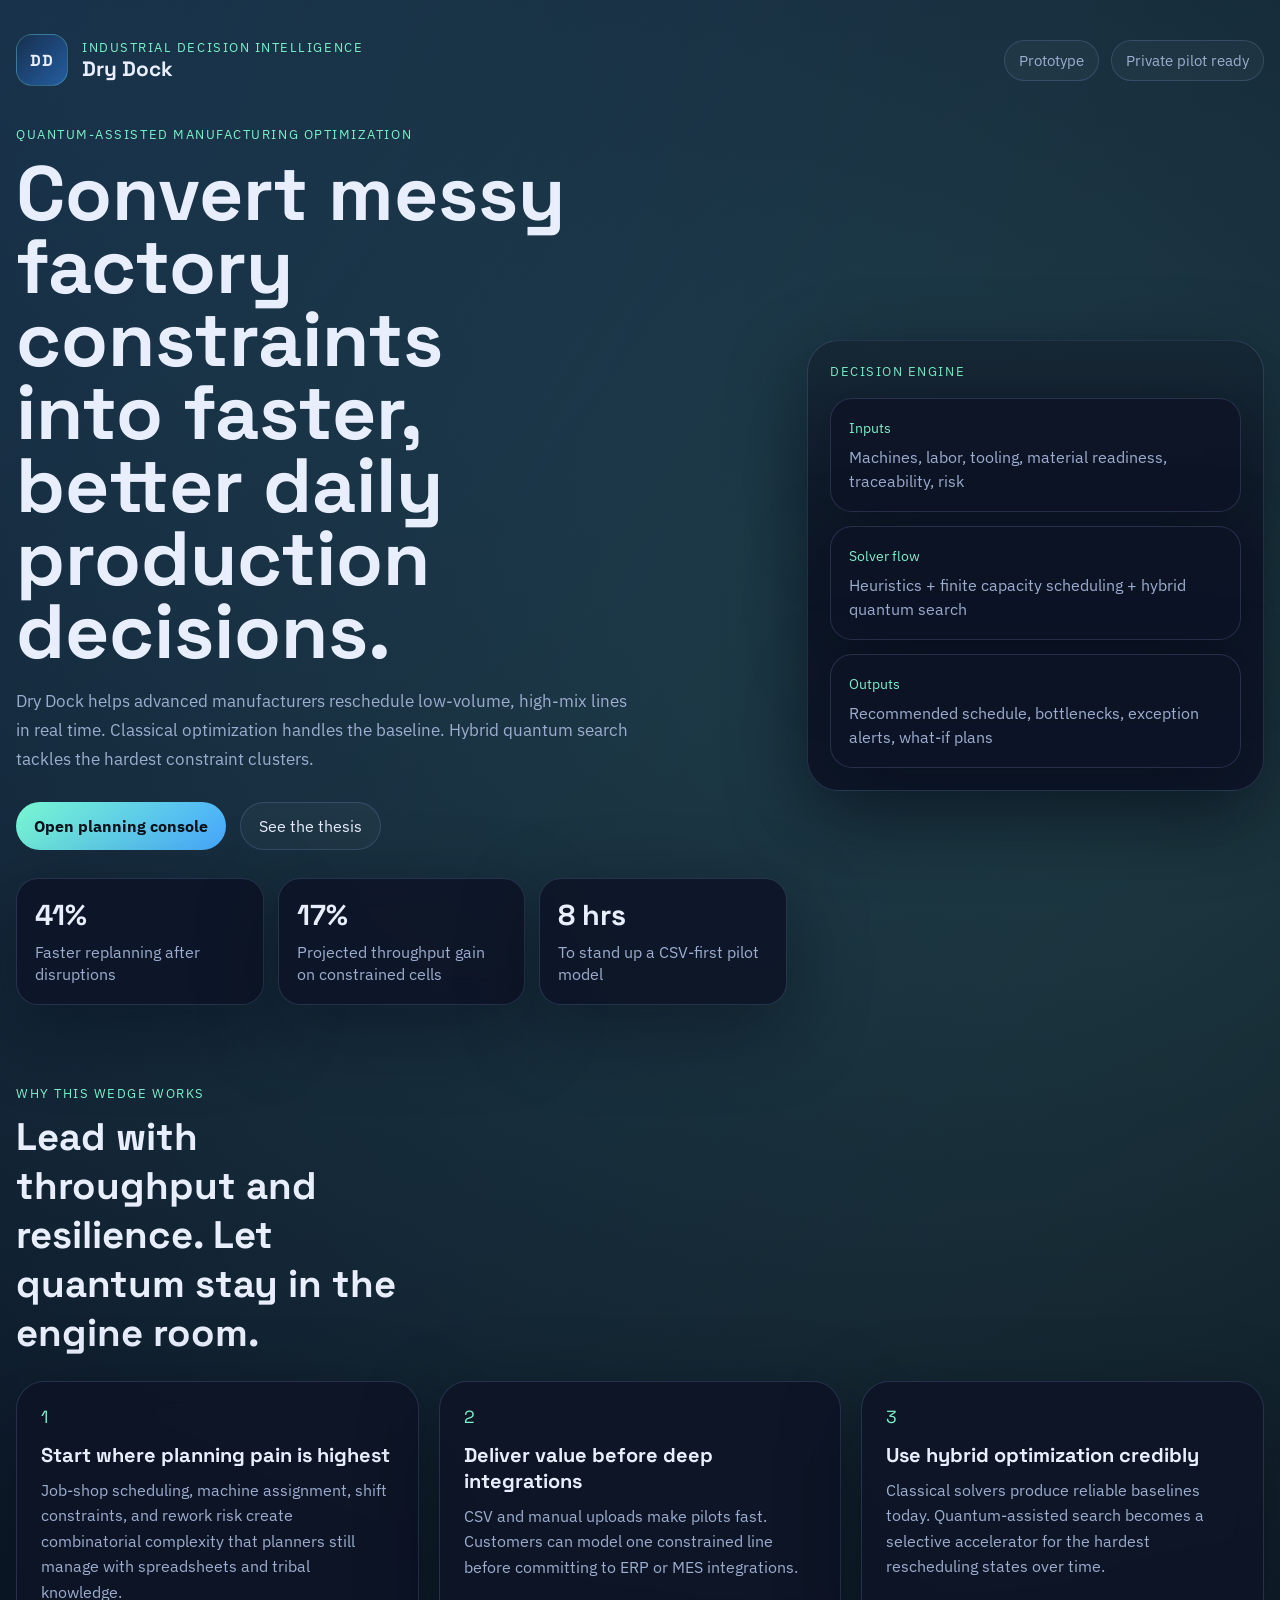
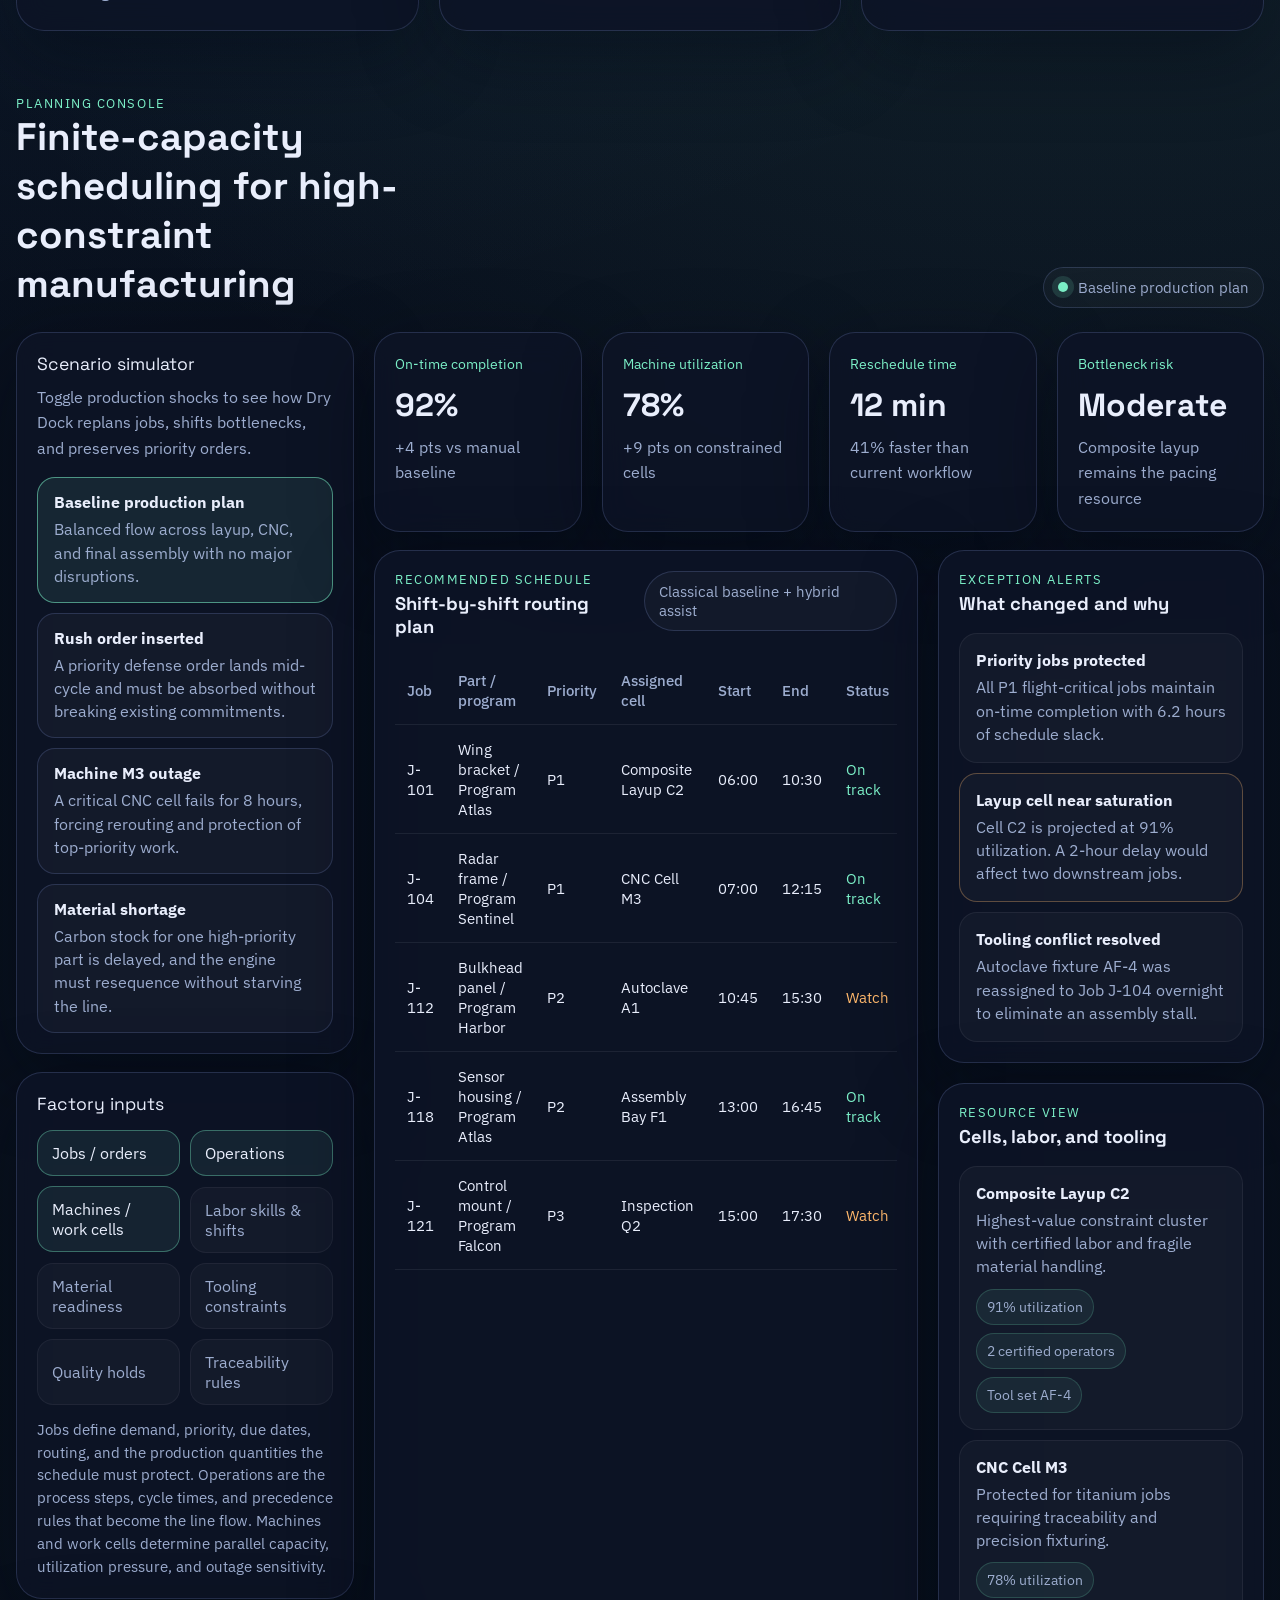
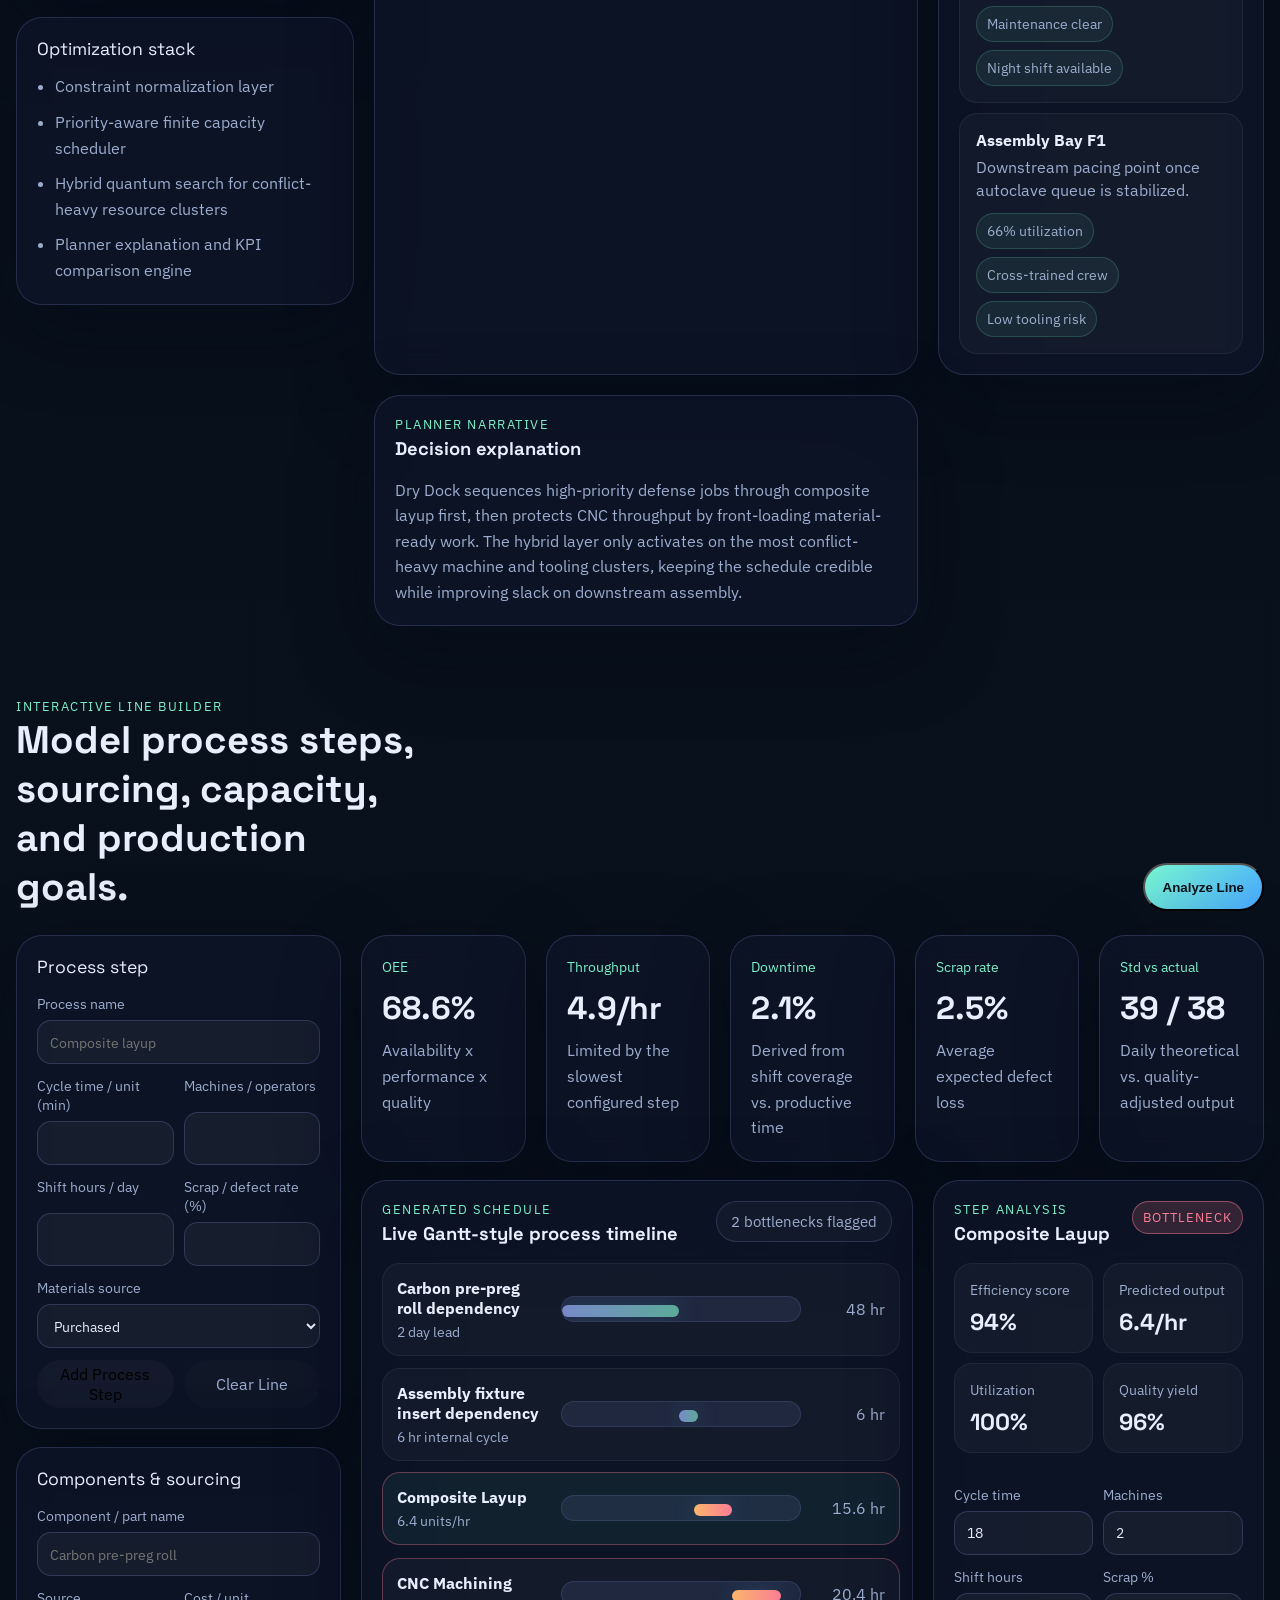
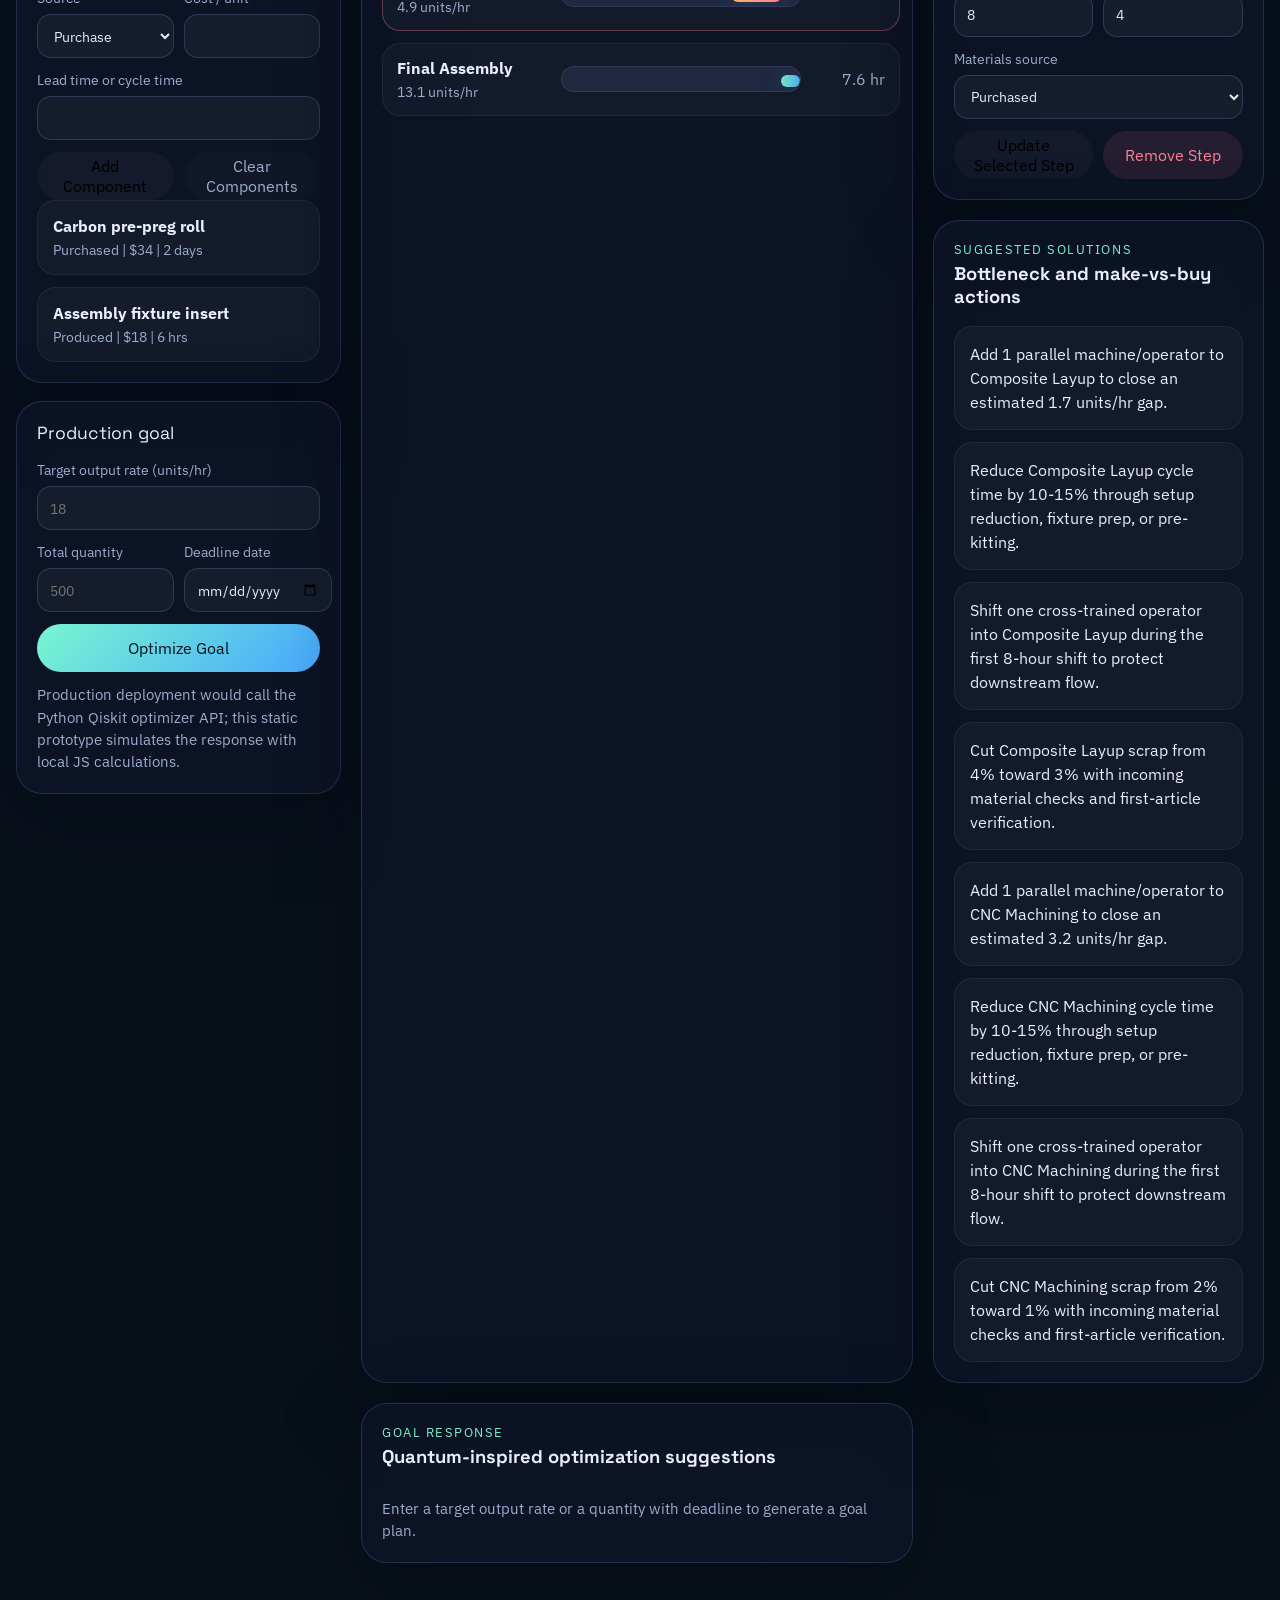
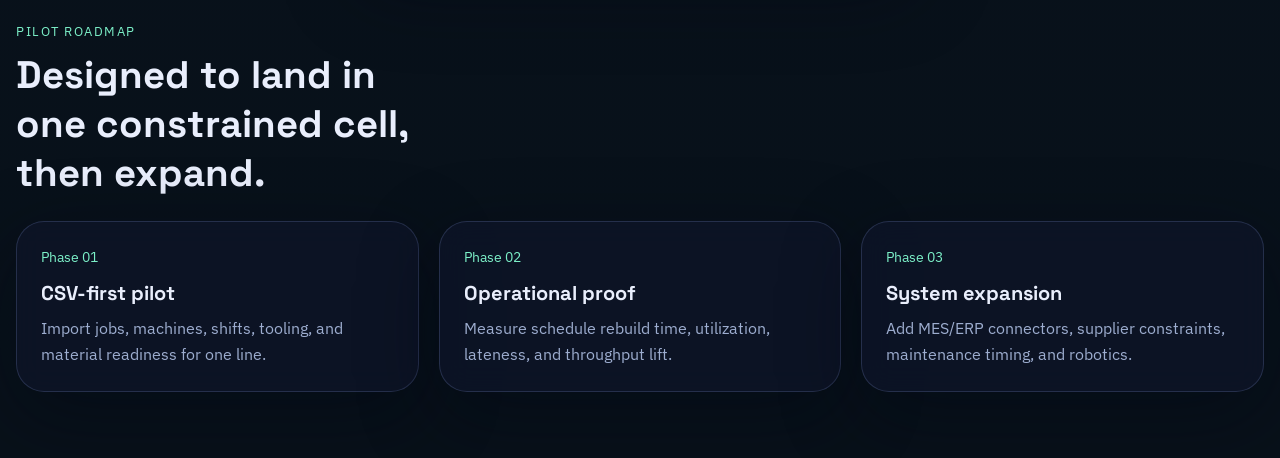
==== commit a70830fa: "small organizational changes to site" ====
--- a/index.html
+++ b/index.html
@@ -143,6 +143,9 @@
               <div class="control-card">
                 <p class="control-title">Factory inputs</p>
                 <div class="chip-list" id="inputChips"></div>
+                <p class="input-detail" id="inputDetail">
+                  Select an input to see how it affects the planning model.
+                </p>
               </div>
 
               <div class="control-card">
@@ -286,7 +289,10 @@
                       <option value="in-house">Produced in-house</option>
                     </select>
                   </label>
-                  <button class="button button-secondary full-button" type="submit">Add Process Step</button>
+                  <div class="button-row">
+                    <button class="button button-secondary full-button" type="submit">Add Process Step</button>
+                    <button class="button button-ghost full-button" id="clearLineButton" type="button">Clear Line</button>
+                  </div>
                 </form>
               </div>
 
@@ -314,7 +320,10 @@
                     <span>Lead time or cycle time</span>
                     <input id="componentLeadTime" name="leadTime" type="number" min="0" step="0.1" required />
                   </label>
-                  <button class="button button-secondary full-button" type="submit">Add Component</button>
+                  <div class="button-row">
+                    <button class="button button-secondary full-button" type="submit">Add Component</button>
+                    <button class="button button-ghost full-button" id="clearComponentsButton" type="button">Clear Components</button>
+                  </div>
                 </form>
                 <div class="component-list" id="componentList"></div>
               </div>
@@ -345,8 +354,6 @@
             </aside>
 
             <div class="planner-main builder-main">
-              <div class="step-tabs" id="stepTabs" aria-label="Manufacturing process steps"></div>
-
               <section class="dashboard-grid builder-kpis">
                 <article class="metric-card">
                   <span>OEE</span>
--- a/styles.css
+++ b/styles.css
@@ -192,6 +192,18 @@
   background: rgba(255, 255, 255, 0.03);
 }
 
+.button-ghost {
+  border: 1px solid rgba(154, 175, 255, 0.18);
+  background: rgba(255, 255, 255, 0.015);
+  color: var(--muted);
+}
+
+.button-danger {
+  border: 1px solid rgba(255, 127, 150, 0.36);
+  background: rgba(255, 127, 150, 0.1);
+  color: var(--danger);
+}
+
 .hero-metrics {
   list-style: none;
   display: grid;
@@ -414,6 +426,25 @@
   border: 1px solid rgba(255, 255, 255, 0.05);
   color: var(--muted);
   font-size: 0.95rem;
+  font: inherit;
+  text-align: left;
+  cursor: pointer;
+  transition: border-color 180ms ease, background 180ms ease, color 180ms ease, transform 180ms ease;
+}
+
+.chip:hover,
+.chip.active {
+  transform: translateY(-1px);
+  border-color: rgba(124, 240, 200, 0.36);
+  background: rgba(124, 240, 200, 0.08);
+  color: var(--text);
+}
+
+.input-detail {
+  margin-top: 14px;
+  color: var(--muted);
+  line-height: 1.55;
+  font-size: 0.92rem;
 }
 
 .stack-list {
@@ -583,6 +614,12 @@
   gap: 10px;
 }
 
+.button-row {
+  display: grid;
+  grid-template-columns: repeat(2, minmax(0, 1fr));
+  gap: 10px;
+}
+
 .full-button {
   width: 100%;
   border: 0;
@@ -596,39 +633,6 @@
   color: var(--muted);
   line-height: 1.5;
   font-size: 0.92rem;
-}
-
-.step-tabs {
-  display: flex;
-  gap: 10px;
-  flex-wrap: wrap;
-  min-height: 54px;
-}
-
-.step-tab {
-  display: inline-flex;
-  align-items: center;
-  gap: 10px;
-  min-height: 46px;
-  border: 1px solid var(--line);
-  background: rgba(255, 255, 255, 0.035);
-  color: var(--text);
-  border-radius: 16px;
-  padding: 0 14px;
-  cursor: grab;
-  font: inherit;
-  transition: transform 180ms ease, border-color 180ms ease, background 180ms ease;
-}
-
-.step-tab:hover,
-.step-tab.active {
-  transform: translateY(-1px);
-  border-color: rgba(124, 240, 200, 0.55);
-  background: rgba(124, 240, 200, 0.09);
-}
-
-.step-tab:active {
-  cursor: grabbing;
 }
 
 .tab-warning,
@@ -679,15 +683,36 @@
   grid-template-columns: minmax(150px, 0.35fr) minmax(240px, 1fr) 70px;
   gap: 14px;
   align-items: center;
+  width: 100%;
   padding: 14px;
   border: 1px solid rgba(255, 255, 255, 0.06);
   background: rgba(255, 255, 255, 0.03);
   border-radius: 18px;
+  color: var(--text);
+  font: inherit;
+  text-align: left;
+  cursor: pointer;
+  transition: transform 180ms ease, border-color 180ms ease, background 180ms ease;
+}
+
+.timeline-row:hover,
+.timeline-row.active {
+  transform: translateY(-1px);
+  border-color: rgba(124, 240, 200, 0.48);
+  background: rgba(124, 240, 200, 0.06);
 }
 
 .timeline-row strong,
-.component-card strong {
+.component-card button {
   display: block;
+  padding: 0;
+  border: 0;
+  background: transparent;
+  color: var(--text);
+  font: inherit;
+  font-weight: 700;
+  text-align: left;
+  cursor: pointer;
   font-size: 0.98rem;
 }
 
@@ -837,6 +862,7 @@
 	  .hero-metrics,
 	  .chip-list,
 	  .form-grid,
+	  .button-row,
 	  .detail-grid,
 	  .timeline-row {
 	    grid-template-columns: 1fr;
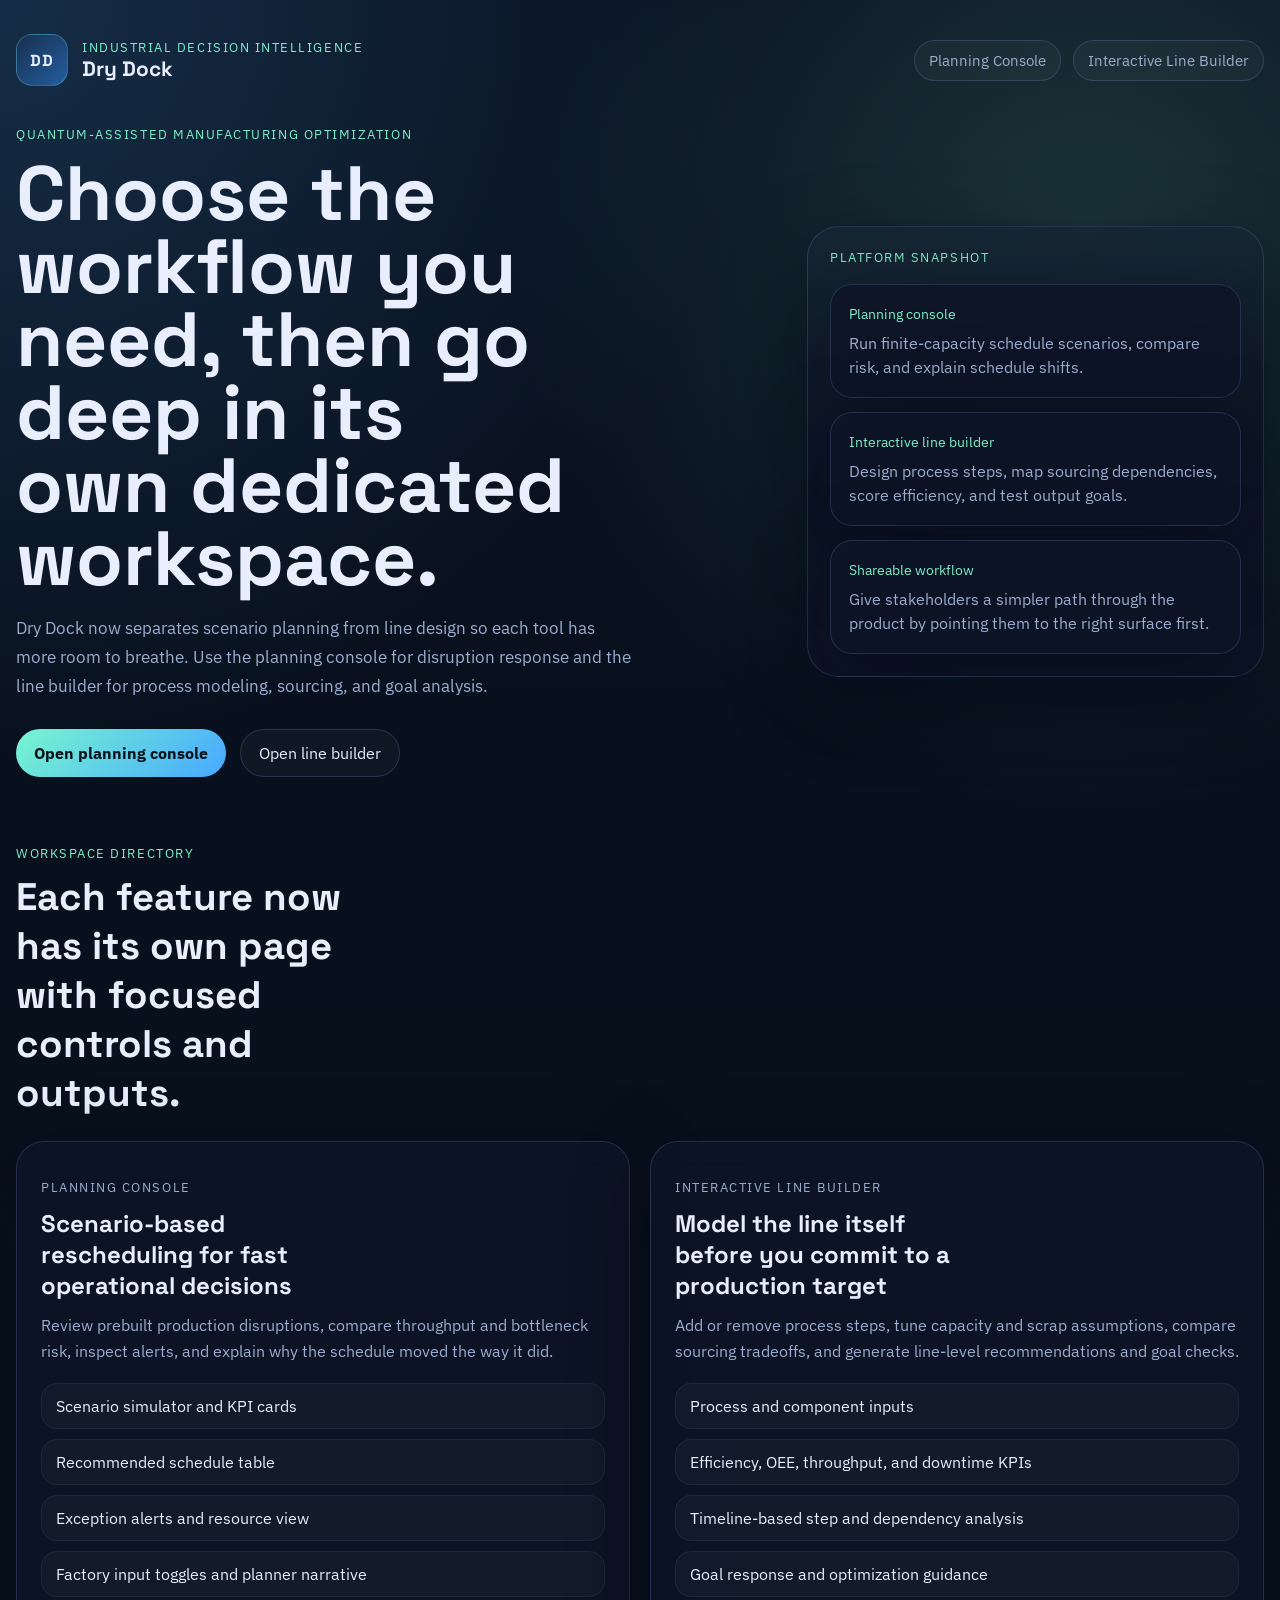
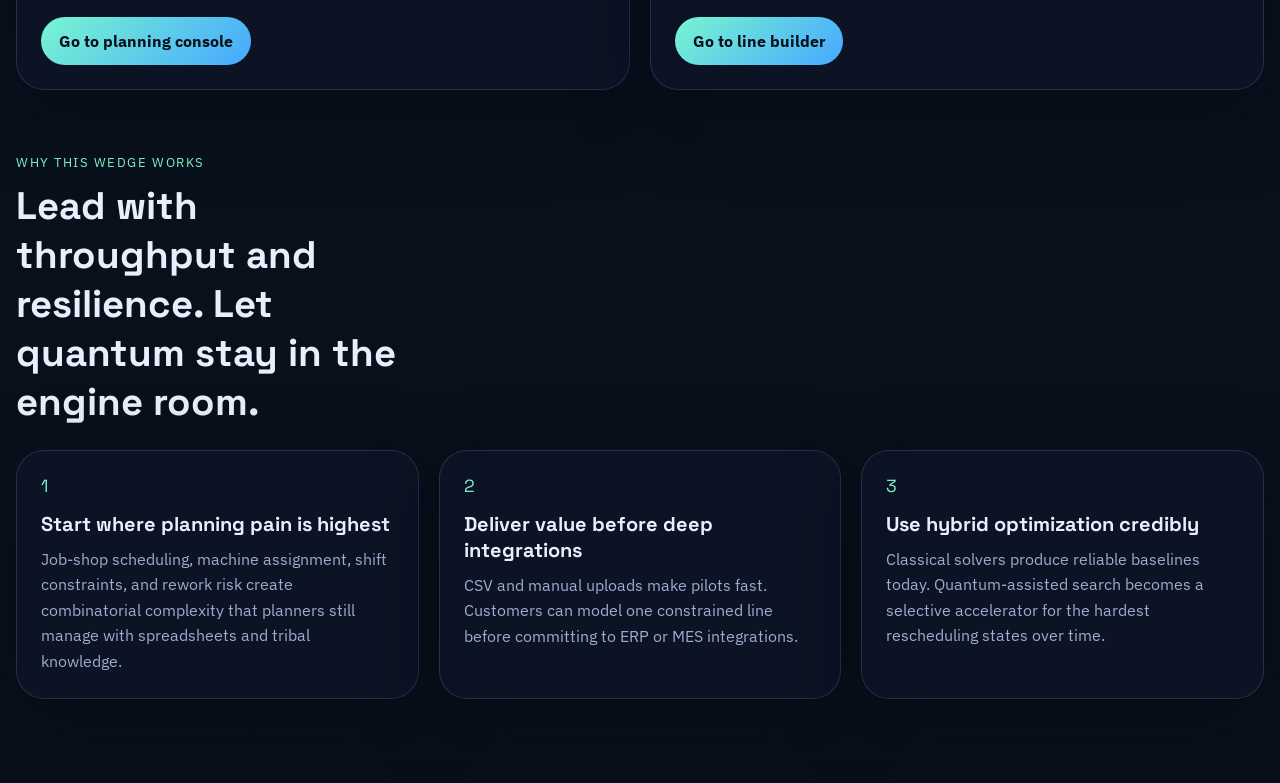
==== commit e1ff31dc: "Fix commit message generation" ====
--- a/index.html
+++ b/index.html
@@ -23,58 +23,41 @@
               <h1>Dry Dock</h1>
             </div>
           </div>
-          <div class="topbar-copy">
-            <span>Prototype</span>
-            <span>Private pilot ready</span>
+          <div class="topbar-copy nav-links">
+            <a href="./planner.html">Planning Console</a>
+            <a href="./line-builder.html">Interactive Line Builder</a>
           </div>
         </nav>
 
         <section class="hero-grid">
           <div class="hero-copy">
             <p class="section-kicker">Quantum-assisted manufacturing optimization</p>
-            <h2>
-              Convert messy factory constraints into faster, better daily production
-              decisions.
-            </h2>
+            <h2>Choose the workflow you need, then go deep in its own dedicated workspace.</h2>
             <p class="hero-text">
-              Dry Dock helps advanced manufacturers reschedule low-volume, high-mix
-              lines in real time. Classical optimization handles the baseline.
-              Hybrid quantum search tackles the hardest constraint clusters.
+              Dry Dock now separates scenario planning from line design so each tool has
+              more room to breathe. Use the planning console for disruption response and
+              the line builder for process modeling, sourcing, and goal analysis.
             </p>
             <div class="hero-actions">
-              <a href="#planner" class="button button-primary">Open planning console</a>
-              <a href="#why-now" class="button button-secondary">See the thesis</a>
+              <a href="./planner.html" class="button button-primary">Open planning console</a>
+              <a href="./line-builder.html" class="button button-secondary">Open line builder</a>
             </div>
-            <ul class="hero-metrics">
-              <li>
-                <strong>41%</strong>
-                <span>Faster replanning after disruptions</span>
-              </li>
-              <li>
-                <strong>17%</strong>
-                <span>Projected throughput gain on constrained cells</span>
-              </li>
-              <li>
-                <strong>8 hrs</strong>
-                <span>To stand up a CSV-first pilot model</span>
-              </li>
-            </ul>
           </div>
 
           <aside class="hero-panel">
-            <p class="panel-label">Decision Engine</p>
+            <p class="panel-label">Platform snapshot</p>
             <div class="panel-stack">
               <div class="panel-card">
-                <span>Inputs</span>
-                <p>Machines, labor, tooling, material readiness, traceability, risk</p>
+                <span>Planning console</span>
+                <p>Run finite-capacity schedule scenarios, compare risk, and explain schedule shifts.</p>
               </div>
               <div class="panel-card">
-                <span>Solver flow</span>
-                <p>Heuristics + finite capacity scheduling + hybrid quantum search</p>
+                <span>Interactive line builder</span>
+                <p>Design process steps, map sourcing dependencies, score efficiency, and test output goals.</p>
               </div>
               <div class="panel-card">
-                <span>Outputs</span>
-                <p>Recommended schedule, bottlenecks, exception alerts, what-if plans</p>
+                <span>Shareable workflow</span>
+                <p>Give stakeholders a simpler path through the product by pointing them to the right surface first.</p>
               </div>
             </div>
           </aside>
@@ -82,6 +65,50 @@
       </header>
 
       <main>
+        <section class="feature-directory">
+          <div class="section-heading">
+            <p class="section-kicker">Workspace directory</p>
+            <h3>Each feature now has its own page with focused controls and outputs.</h3>
+          </div>
+          <div class="feature-grid">
+            <article class="feature-card">
+              <p class="surface-kicker">Planning Console</p>
+              <h4>Scenario-based rescheduling for fast operational decisions</h4>
+              <p>
+                Review prebuilt production disruptions, compare throughput and bottleneck
+                risk, inspect alerts, and explain why the schedule moved the way it did.
+              </p>
+              <div class="feature-list">
+                <span>Scenario simulator and KPI cards</span>
+                <span>Recommended schedule table</span>
+                <span>Exception alerts and resource view</span>
+                <span>Factory input toggles and planner narrative</span>
+              </div>
+              <div class="feature-actions">
+                <a href="./planner.html" class="button button-primary">Go to planning console</a>
+              </div>
+            </article>
+
+            <article class="feature-card">
+              <p class="surface-kicker">Interactive Line Builder</p>
+              <h4>Model the line itself before you commit to a production target</h4>
+              <p>
+                Add or remove process steps, tune capacity and scrap assumptions, compare
+                sourcing tradeoffs, and generate line-level recommendations and goal checks.
+              </p>
+              <div class="feature-list">
+                <span>Process and component inputs</span>
+                <span>Efficiency, OEE, throughput, and downtime KPIs</span>
+                <span>Timeline-based step and dependency analysis</span>
+                <span>Goal response and optimization guidance</span>
+              </div>
+              <div class="feature-actions">
+                <a href="./line-builder.html" class="button button-primary">Go to line builder</a>
+              </div>
+            </article>
+          </div>
+        </section>
+
         <section class="thesis" id="why-now">
           <div class="section-heading">
             <p class="section-kicker">Why this wedge works</p>
@@ -92,363 +119,26 @@
               <span>1</span>
               <h4>Start where planning pain is highest</h4>
               <p>
-                Job-shop scheduling, machine assignment, shift constraints, and
-                rework risk create combinatorial complexity that planners still manage
-                with spreadsheets and tribal knowledge.
+                Job-shop scheduling, machine assignment, shift constraints, and rework risk
+                create combinatorial complexity that planners still manage with spreadsheets
+                and tribal knowledge.
               </p>
             </article>
             <article class="thesis-card">
               <span>2</span>
               <h4>Deliver value before deep integrations</h4>
               <p>
-                CSV and manual uploads make pilots fast. Customers can model one
-                constrained line before committing to ERP or MES integrations.
+                CSV and manual uploads make pilots fast. Customers can model one constrained
+                line before committing to ERP or MES integrations.
               </p>
             </article>
             <article class="thesis-card">
               <span>3</span>
               <h4>Use hybrid optimization credibly</h4>
               <p>
-                Classical solvers produce reliable baselines today. Quantum-assisted
-                search becomes a selective accelerator for the hardest rescheduling
-                states over time.
+                Classical solvers produce reliable baselines today. Quantum-assisted search
+                becomes a selective accelerator for the hardest rescheduling states over time.
               </p>
-            </article>
-          </div>
-        </section>
-
-        <section class="planner" id="planner">
-          <div class="section-heading planner-heading">
-            <div>
-              <p class="section-kicker">Planning console</p>
-              <h3>Finite-capacity scheduling for high-constraint manufacturing</h3>
-            </div>
-            <div class="planner-badge">
-              <span class="live-dot"></span>
-              <span id="scenarioName">Baseline production plan</span>
-            </div>
-          </div>
-
-          <div class="planner-layout">
-            <aside class="control-panel">
-              <div class="control-card">
-                <p class="control-title">Scenario simulator</p>
-                <p class="control-copy">
-                  Toggle production shocks to see how Dry Dock replans jobs, shifts
-                  bottlenecks, and preserves priority orders.
-                </p>
-                <div class="scenario-list" id="scenarioList"></div>
-              </div>
-
-              <div class="control-card">
-                <p class="control-title">Factory inputs</p>
-                <div class="chip-list" id="inputChips"></div>
-                <p class="input-detail" id="inputDetail">
-                  Select an input to see how it affects the planning model.
-                </p>
-              </div>
-
-              <div class="control-card">
-                <p class="control-title">Optimization stack</p>
-                <ul class="stack-list">
-                  <li>Constraint normalization layer</li>
-                  <li>Priority-aware finite capacity scheduler</li>
-                  <li>Hybrid quantum search for conflict-heavy resource clusters</li>
-                  <li>Planner explanation and KPI comparison engine</li>
-                </ul>
-              </div>
-            </aside>
-
-            <div class="planner-main">
-              <section class="dashboard-grid">
-                <article class="metric-card">
-                  <span>On-time completion</span>
-                  <strong id="metricOnTime">92%</strong>
-                  <p id="metricOnTimeDelta">+4 pts vs manual baseline</p>
-                </article>
-                <article class="metric-card">
-                  <span>Machine utilization</span>
-                  <strong id="metricUtilization">78%</strong>
-                  <p id="metricUtilizationDelta">+9 pts on constrained cells</p>
-                </article>
-                <article class="metric-card">
-                  <span>Reschedule time</span>
-                  <strong id="metricReschedule">12 min</strong>
-                  <p id="metricRescheduleDelta">41% faster than current workflow</p>
-                </article>
-                <article class="metric-card">
-                  <span>Bottleneck risk</span>
-                  <strong id="metricRisk">Moderate</strong>
-                  <p id="metricRiskDelta">Composite layup remains the pacing resource</p>
-                </article>
-              </section>
-
-              <section class="content-grid">
-                <article class="surface schedule-surface">
-                  <div class="surface-heading">
-                    <div>
-                      <p class="surface-kicker">Recommended schedule</p>
-                      <h4>Shift-by-shift routing plan</h4>
-                    </div>
-                    <span class="surface-pill" id="solverMode">Classical baseline + hybrid assist</span>
-                  </div>
-                  <div class="table-shell">
-                    <table>
-                      <thead>
-                        <tr>
-                          <th>Job</th>
-                          <th>Part / program</th>
-                          <th>Priority</th>
-                          <th>Assigned cell</th>
-                          <th>Start</th>
-                          <th>End</th>
-                          <th>Status</th>
-                        </tr>
-                      </thead>
-                      <tbody id="scheduleTableBody"></tbody>
-                    </table>
-                  </div>
-                </article>
-
-                <article class="surface alerts-surface">
-                  <div class="surface-heading">
-                    <div>
-                      <p class="surface-kicker">Exception alerts</p>
-                      <h4>What changed and why</h4>
-                    </div>
-                  </div>
-                  <div class="alert-list" id="alertList"></div>
-                </article>
-
-                <article class="surface">
-                  <div class="surface-heading">
-                    <div>
-                      <p class="surface-kicker">Resource view</p>
-                      <h4>Cells, labor, and tooling</h4>
-                    </div>
-                  </div>
-                  <div class="resource-list" id="resourceList"></div>
-                </article>
-
-                <article class="surface">
-                  <div class="surface-heading">
-                    <div>
-                      <p class="surface-kicker">Planner narrative</p>
-                      <h4>Decision explanation</h4>
-                    </div>
-                  </div>
-                  <p class="narrative" id="narrative"></p>
-                </article>
-              </section>
-            </div>
-          </div>
-        </section>
-
-        <section class="process-builder" id="process-builder">
-          <div class="section-heading builder-heading">
-            <div>
-              <p class="section-kicker">Interactive line builder</p>
-              <h3>Model process steps, sourcing, capacity, and production goals.</h3>
-            </div>
-            <button class="button button-primary" id="analyzeLineButton" type="button">Analyze Line</button>
-          </div>
-
-          <div class="builder-layout">
-            <aside class="control-panel builder-controls">
-              <div class="control-card">
-                <p class="control-title">Process step</p>
-                <form class="builder-form" id="processForm">
-                  <label>
-                    <span>Process name</span>
-                    <input id="processName" name="name" type="text" placeholder="Composite layup" required />
-                  </label>
-                  <div class="form-grid">
-                    <label>
-                      <span>Cycle time / unit (min)</span>
-                      <input id="cycleTime" name="cycleTime" type="number" min="0.1" step="0.1" required />
-                    </label>
-                    <label>
-                      <span>Machines / operators</span>
-                      <input id="machines" name="machines" type="number" min="1" step="1" required />
-                    </label>
-                  </div>
-                  <div class="form-grid">
-                    <label>
-                      <span>Shift hours / day</span>
-                      <input id="shiftHours" name="shiftHours" type="number" min="1" max="24" step="0.5" required />
-                    </label>
-                    <label>
-                      <span>Scrap / defect rate (%)</span>
-                      <input id="scrapRate" name="scrapRate" type="number" min="0" max="100" step="0.1" required />
-                    </label>
-                  </div>
-                  <label>
-                    <span>Materials source</span>
-                    <select id="materialSource" name="materialSource">
-                      <option value="purchased">Purchased</option>
-                      <option value="in-house">Produced in-house</option>
-                    </select>
-                  </label>
-                  <div class="button-row">
-                    <button class="button button-secondary full-button" type="submit">Add Process Step</button>
-                    <button class="button button-ghost full-button" id="clearLineButton" type="button">Clear Line</button>
-                  </div>
-                </form>
-              </div>
-
-              <div class="control-card">
-                <p class="control-title">Components & sourcing</p>
-                <form class="builder-form" id="componentForm">
-                  <label>
-                    <span>Component / part name</span>
-                    <input id="componentName" name="name" type="text" placeholder="Carbon pre-preg roll" required />
-                  </label>
-                  <div class="form-grid">
-                    <label>
-                      <span>Source</span>
-                      <select id="componentSource" name="source">
-                        <option value="purchase">Purchase</option>
-                        <option value="produce">Produce</option>
-                      </select>
-                    </label>
-                    <label>
-                      <span>Cost / unit</span>
-                      <input id="componentCost" name="cost" type="number" min="0" step="0.01" required />
-                    </label>
-                  </div>
-                  <label>
-                    <span>Lead time or cycle time</span>
-                    <input id="componentLeadTime" name="leadTime" type="number" min="0" step="0.1" required />
-                  </label>
-                  <div class="button-row">
-                    <button class="button button-secondary full-button" type="submit">Add Component</button>
-                    <button class="button button-ghost full-button" id="clearComponentsButton" type="button">Clear Components</button>
-                  </div>
-                </form>
-                <div class="component-list" id="componentList"></div>
-              </div>
-
-              <div class="control-card">
-                <p class="control-title">Production goal</p>
-                <form class="builder-form" id="goalForm">
-                  <label>
-                    <span>Target output rate (units/hr)</span>
-                    <input id="targetRate" name="targetRate" type="number" min="0" step="0.1" placeholder="18" />
-                  </label>
-                  <div class="form-grid">
-                    <label>
-                      <span>Total quantity</span>
-                      <input id="targetQuantity" name="targetQuantity" type="number" min="0" step="1" placeholder="500" />
-                    </label>
-                    <label>
-                      <span>Deadline date</span>
-                      <input id="deadlineDate" name="deadlineDate" type="date" />
-                    </label>
-                  </div>
-                  <button class="button button-primary full-button" type="submit">Optimize Goal</button>
-                </form>
-                <p class="optimizer-note">
-                  Production deployment would call the Python Qiskit optimizer API; this static prototype simulates the response with local JS calculations.
-                </p>
-              </div>
-            </aside>
-
-            <div class="planner-main builder-main">
-              <section class="dashboard-grid builder-kpis">
-                <article class="metric-card">
-                  <span>OEE</span>
-                  <strong id="lineOee">0%</strong>
-                  <p>Availability x performance x quality</p>
-                </article>
-                <article class="metric-card">
-                  <span>Throughput</span>
-                  <strong id="lineThroughput">0/hr</strong>
-                  <p>Limited by the slowest configured step</p>
-                </article>
-                <article class="metric-card">
-                  <span>Downtime</span>
-                  <strong id="lineDowntime">0%</strong>
-                  <p>Derived from shift coverage vs. productive time</p>
-                </article>
-                <article class="metric-card">
-                  <span>Scrap rate</span>
-                  <strong id="lineScrap">0%</strong>
-                  <p>Average expected defect loss</p>
-                </article>
-                <article class="metric-card">
-                  <span>Std vs actual</span>
-                  <strong id="standardActual">0 / 0</strong>
-                  <p>Daily theoretical vs. quality-adjusted output</p>
-                </article>
-              </section>
-
-              <section class="content-grid builder-content">
-                <article class="surface schedule-surface">
-                  <div class="surface-heading">
-                    <div>
-                      <p class="surface-kicker">Generated schedule</p>
-                      <h4>Live Gantt-style process timeline</h4>
-                    </div>
-                    <span class="surface-pill" id="lineStatus">Waiting for inputs</span>
-                  </div>
-                  <div class="timeline-shell" id="processTimeline"></div>
-                </article>
-
-                <article class="surface">
-                  <div class="surface-heading">
-                    <div>
-                      <p class="surface-kicker">Step analysis</p>
-                      <h4 id="activeStepTitle">No process selected</h4>
-                    </div>
-                    <span class="bottleneck-badge hidden" id="activeBottleneckBadge">Bottleneck</span>
-                  </div>
-                  <div class="step-detail" id="stepDetail"></div>
-                </article>
-
-                <article class="surface recommendations-surface">
-                  <div class="surface-heading">
-                    <div>
-                      <p class="surface-kicker">Suggested solutions</p>
-                      <h4>Bottleneck and make-vs-buy actions</h4>
-                    </div>
-                  </div>
-                  <div class="recommendation-list" id="recommendationList"></div>
-                </article>
-
-                <article class="surface goal-surface">
-                  <div class="surface-heading">
-                    <div>
-                      <p class="surface-kicker">Goal response</p>
-                      <h4>Quantum-inspired optimization suggestions</h4>
-                    </div>
-                  </div>
-                  <div class="goal-response" id="goalResponse"></div>
-                </article>
-              </section>
-            </div>
-          </div>
-        </section>
-
-        <section class="roadmap">
-          <div class="section-heading">
-            <p class="section-kicker">Pilot roadmap</p>
-            <h3>Designed to land in one constrained cell, then expand.</h3>
-          </div>
-          <div class="roadmap-grid">
-            <article class="roadmap-card">
-              <span>Phase 01</span>
-              <h4>CSV-first pilot</h4>
-              <p>Import jobs, machines, shifts, tooling, and material readiness for one line.</p>
-            </article>
-            <article class="roadmap-card">
-              <span>Phase 02</span>
-              <h4>Operational proof</h4>
-              <p>Measure schedule rebuild time, utilization, lateness, and throughput lift.</p>
-            </article>
-            <article class="roadmap-card">
-              <span>Phase 03</span>
-              <h4>System expansion</h4>
-              <p>Add MES/ERP connectors, supplier constraints, maintenance timing, and robotics.</p>
             </article>
           </div>
         </section>
--- a/styles.css
+++ b/styles.css
@@ -139,6 +139,23 @@
   font-size: 0.92rem;
 }
 
+.topbar-copy a {
+  border: 1px solid var(--line);
+  background: rgba(255, 255, 255, 0.03);
+  border-radius: 999px;
+  padding: 10px 14px;
+  color: var(--muted);
+  font-size: 0.92rem;
+  transition: transform 180ms ease, border-color 180ms ease, background 180ms ease, color 180ms ease;
+}
+
+.topbar-copy a:hover {
+  transform: translateY(-1px);
+  border-color: rgba(124, 240, 200, 0.46);
+  background: rgba(124, 240, 200, 0.08);
+  color: var(--text);
+}
+
 .hero-grid {
   grid-template-columns: minmax(0, 1.35fr) minmax(320px, 0.8fr);
   align-items: center;
@@ -552,6 +569,68 @@
 
 .roadmap {
   padding: 24px 0 10px;
+}
+
+.feature-directory {
+  padding: 20px 0 32px;
+}
+
+.feature-grid {
+  display: grid;
+  grid-template-columns: repeat(2, minmax(0, 1fr));
+  gap: 20px;
+}
+
+.feature-card {
+  border: 1px solid var(--line);
+  background: var(--panel);
+  backdrop-filter: blur(14px);
+  box-shadow: var(--shadow);
+  border-radius: 28px;
+  padding: 24px;
+}
+
+.feature-card h4 {
+  margin-top: 10px;
+  font-size: 1.5rem;
+  max-width: 18ch;
+}
+
+.feature-card p {
+  margin-top: 12px;
+  color: var(--muted);
+  line-height: 1.6;
+}
+
+.feature-list {
+  display: grid;
+  gap: 10px;
+  margin-top: 18px;
+}
+
+.feature-list span {
+  border-radius: 16px;
+  padding: 12px 14px;
+  background: rgba(255, 255, 255, 0.03);
+  border: 1px solid rgba(255, 255, 255, 0.06);
+  color: var(--text);
+}
+
+.feature-actions {
+  display: flex;
+  margin-top: 20px;
+}
+
+.subpage-hero {
+  padding: 10px 0 24px;
+}
+
+.subpage-intro {
+  max-width: 780px;
+}
+
+.page-surface {
+  padding-top: 18px;
 }
 
 .process-builder {
@@ -835,6 +914,7 @@
 	  .topbar,
 	  .dashboard-grid,
 	  .builder-kpis,
+	  .feature-grid,
 	  .thesis-grid,
 	  .roadmap-grid {
     grid-template-columns: 1fr;
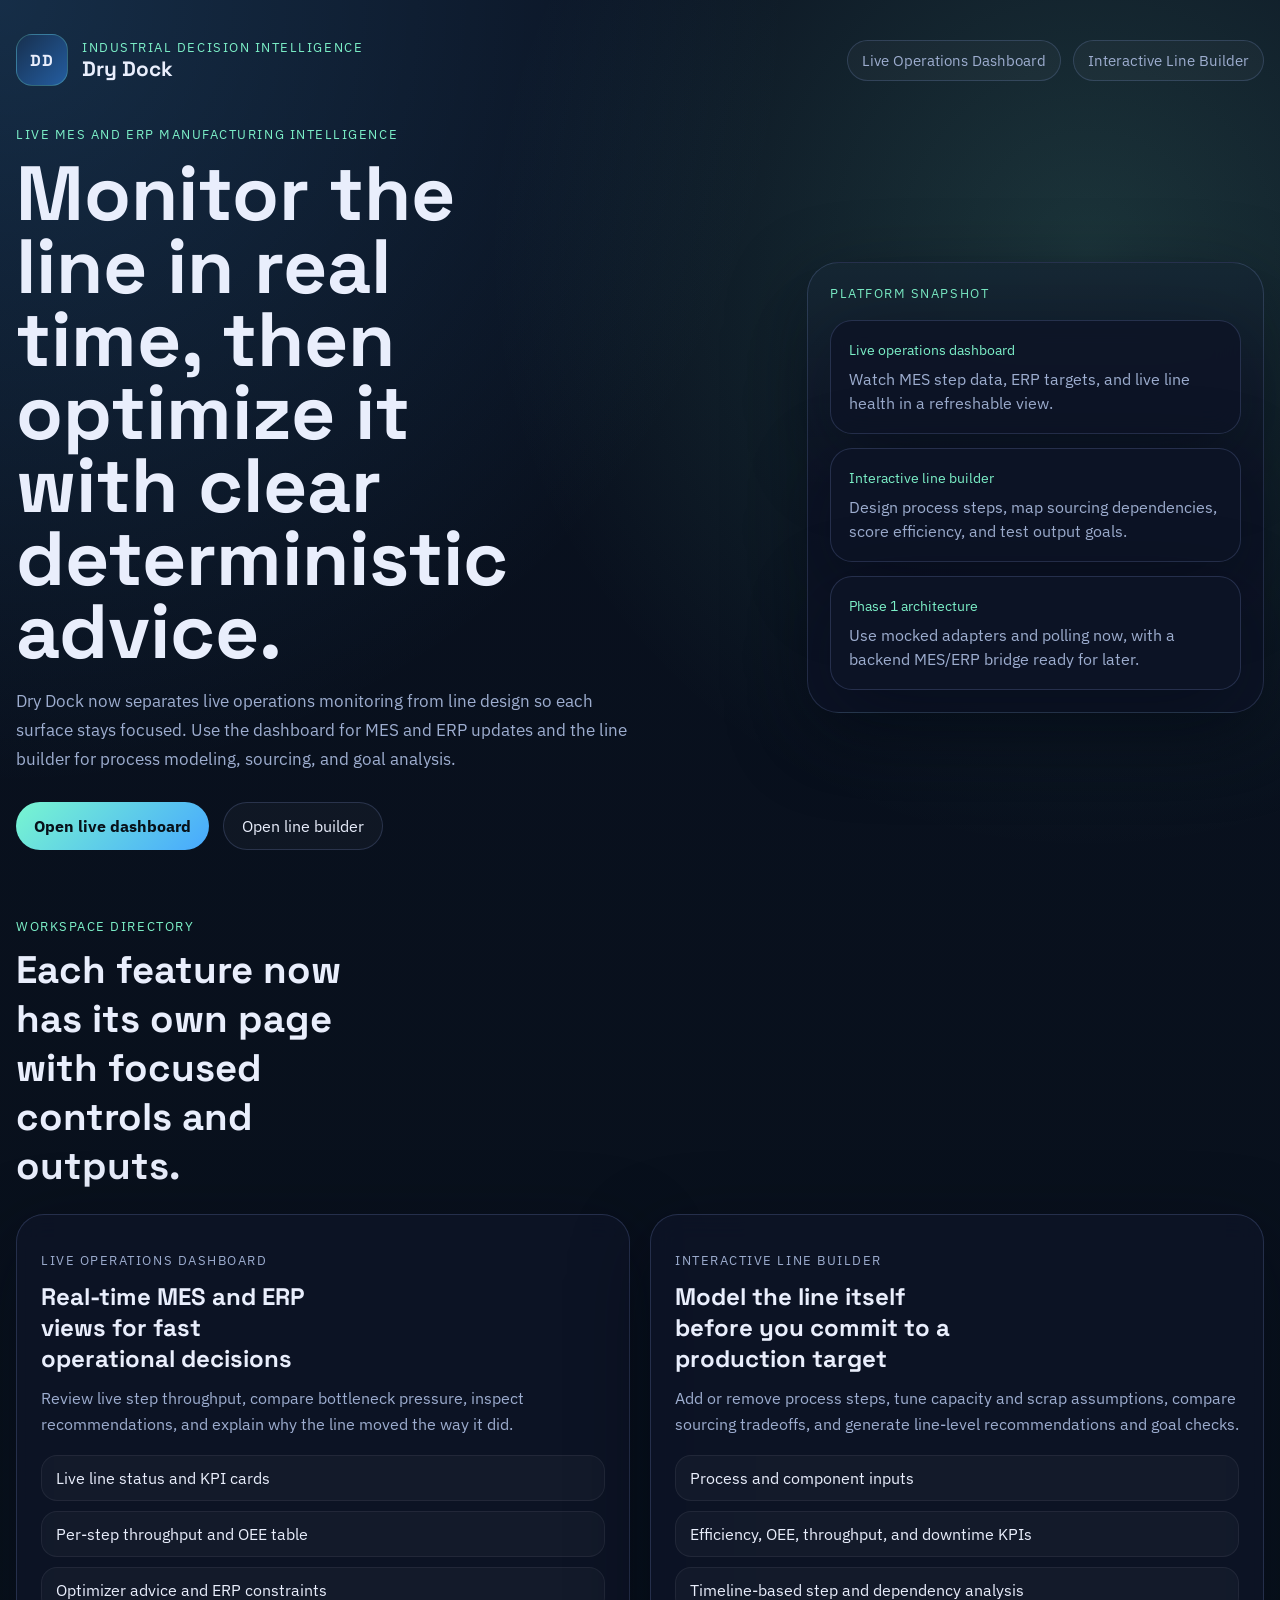
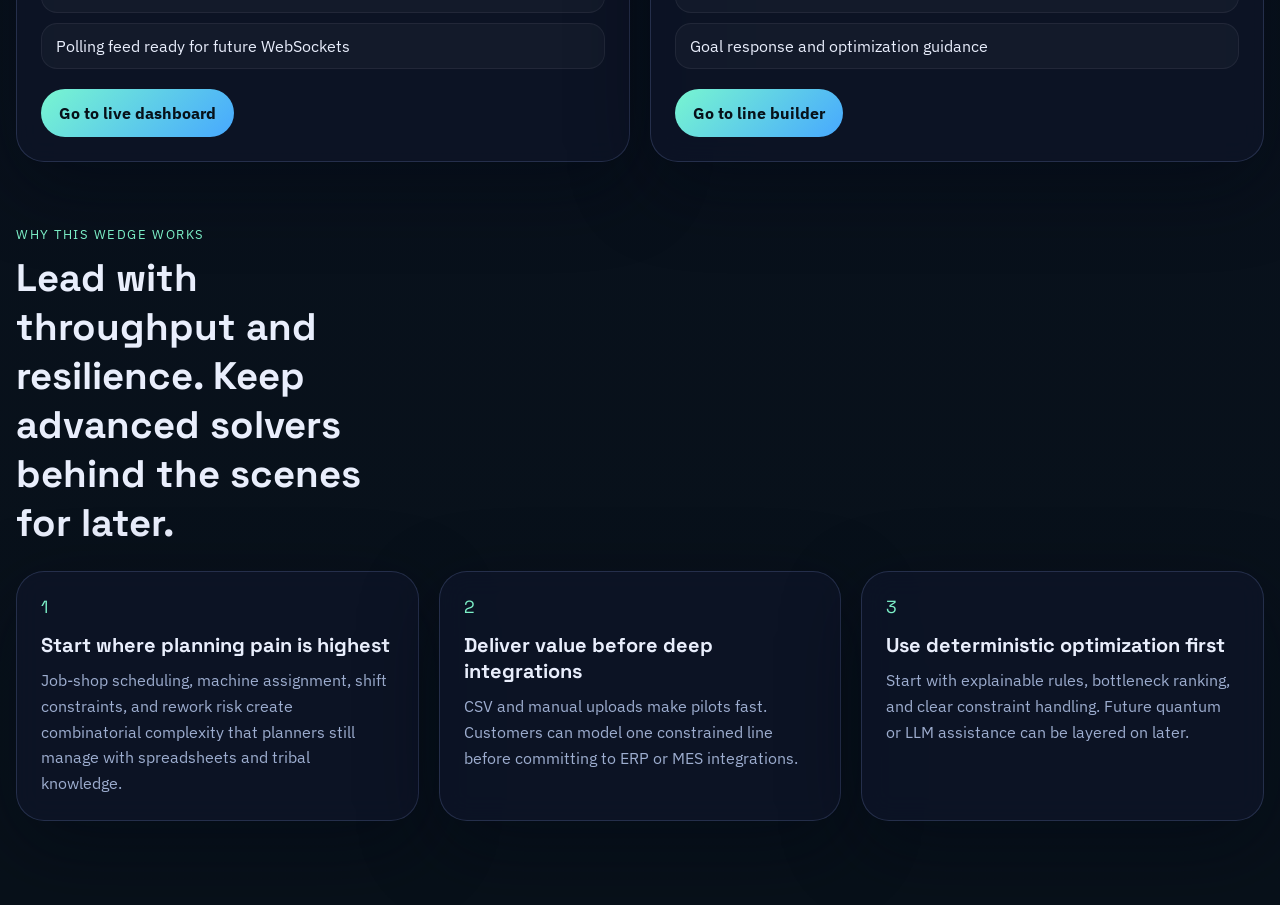
==== commit 76b3e29a: "Added a mock MES/ERP polling boundary in app.js (line 475) that: normalizes live line, MES step, and" ====
--- a/index.html
+++ b/index.html
@@ -24,22 +24,22 @@
             </div>
           </div>
           <div class="topbar-copy nav-links">
-            <a href="./planner.html">Planning Console</a>
+            <a href="./planner.html">Live Operations Dashboard</a>
             <a href="./line-builder.html">Interactive Line Builder</a>
           </div>
         </nav>
 
         <section class="hero-grid">
           <div class="hero-copy">
-            <p class="section-kicker">Quantum-assisted manufacturing optimization</p>
-            <h2>Choose the workflow you need, then go deep in its own dedicated workspace.</h2>
+            <p class="section-kicker">Live MES and ERP manufacturing intelligence</p>
+            <h2>Monitor the line in real time, then optimize it with clear deterministic advice.</h2>
             <p class="hero-text">
-              Dry Dock now separates scenario planning from line design so each tool has
-              more room to breathe. Use the planning console for disruption response and
-              the line builder for process modeling, sourcing, and goal analysis.
+              Dry Dock now separates live operations monitoring from line design so each
+              surface stays focused. Use the dashboard for MES and ERP updates and the
+              line builder for process modeling, sourcing, and goal analysis.
             </p>
             <div class="hero-actions">
-              <a href="./planner.html" class="button button-primary">Open planning console</a>
+              <a href="./planner.html" class="button button-primary">Open live dashboard</a>
               <a href="./line-builder.html" class="button button-secondary">Open line builder</a>
             </div>
           </div>
@@ -48,16 +48,16 @@
             <p class="panel-label">Platform snapshot</p>
             <div class="panel-stack">
               <div class="panel-card">
-                <span>Planning console</span>
-                <p>Run finite-capacity schedule scenarios, compare risk, and explain schedule shifts.</p>
+                <span>Live operations dashboard</span>
+                <p>Watch MES step data, ERP targets, and live line health in a refreshable view.</p>
               </div>
               <div class="panel-card">
                 <span>Interactive line builder</span>
                 <p>Design process steps, map sourcing dependencies, score efficiency, and test output goals.</p>
               </div>
               <div class="panel-card">
-                <span>Shareable workflow</span>
-                <p>Give stakeholders a simpler path through the product by pointing them to the right surface first.</p>
+                <span>Phase 1 architecture</span>
+                <p>Use mocked adapters and polling now, with a backend MES/ERP bridge ready for later.</p>
               </div>
             </div>
           </aside>
@@ -72,20 +72,20 @@
           </div>
           <div class="feature-grid">
             <article class="feature-card">
-              <p class="surface-kicker">Planning Console</p>
-              <h4>Scenario-based rescheduling for fast operational decisions</h4>
+              <p class="surface-kicker">Live Operations Dashboard</p>
+              <h4>Real-time MES and ERP views for fast operational decisions</h4>
               <p>
-                Review prebuilt production disruptions, compare throughput and bottleneck
-                risk, inspect alerts, and explain why the schedule moved the way it did.
+                Review live step throughput, compare bottleneck pressure, inspect
+                recommendations, and explain why the line moved the way it did.
               </p>
               <div class="feature-list">
-                <span>Scenario simulator and KPI cards</span>
-                <span>Recommended schedule table</span>
-                <span>Exception alerts and resource view</span>
-                <span>Factory input toggles and planner narrative</span>
+                <span>Live line status and KPI cards</span>
+                <span>Per-step throughput and OEE table</span>
+                <span>Optimizer advice and ERP constraints</span>
+                <span>Polling feed ready for future WebSockets</span>
               </div>
               <div class="feature-actions">
-                <a href="./planner.html" class="button button-primary">Go to planning console</a>
+                <a href="./planner.html" class="button button-primary">Go to live dashboard</a>
               </div>
             </article>
 
@@ -112,7 +112,7 @@
         <section class="thesis" id="why-now">
           <div class="section-heading">
             <p class="section-kicker">Why this wedge works</p>
-            <h3>Lead with throughput and resilience. Let quantum stay in the engine room.</h3>
+            <h3>Lead with throughput and resilience. Keep advanced solvers behind the scenes for later.</h3>
           </div>
           <div class="thesis-grid">
             <article class="thesis-card">
@@ -134,10 +134,10 @@
             </article>
             <article class="thesis-card">
               <span>3</span>
-              <h4>Use hybrid optimization credibly</h4>
+              <h4>Use deterministic optimization first</h4>
               <p>
-                Classical solvers produce reliable baselines today. Quantum-assisted search
-                becomes a selective accelerator for the hardest rescheduling states over time.
+                Start with explainable rules, bottleneck ranking, and clear constraint
+                handling. Future quantum or LLM assistance can be layered on later.
               </p>
             </article>
           </div>
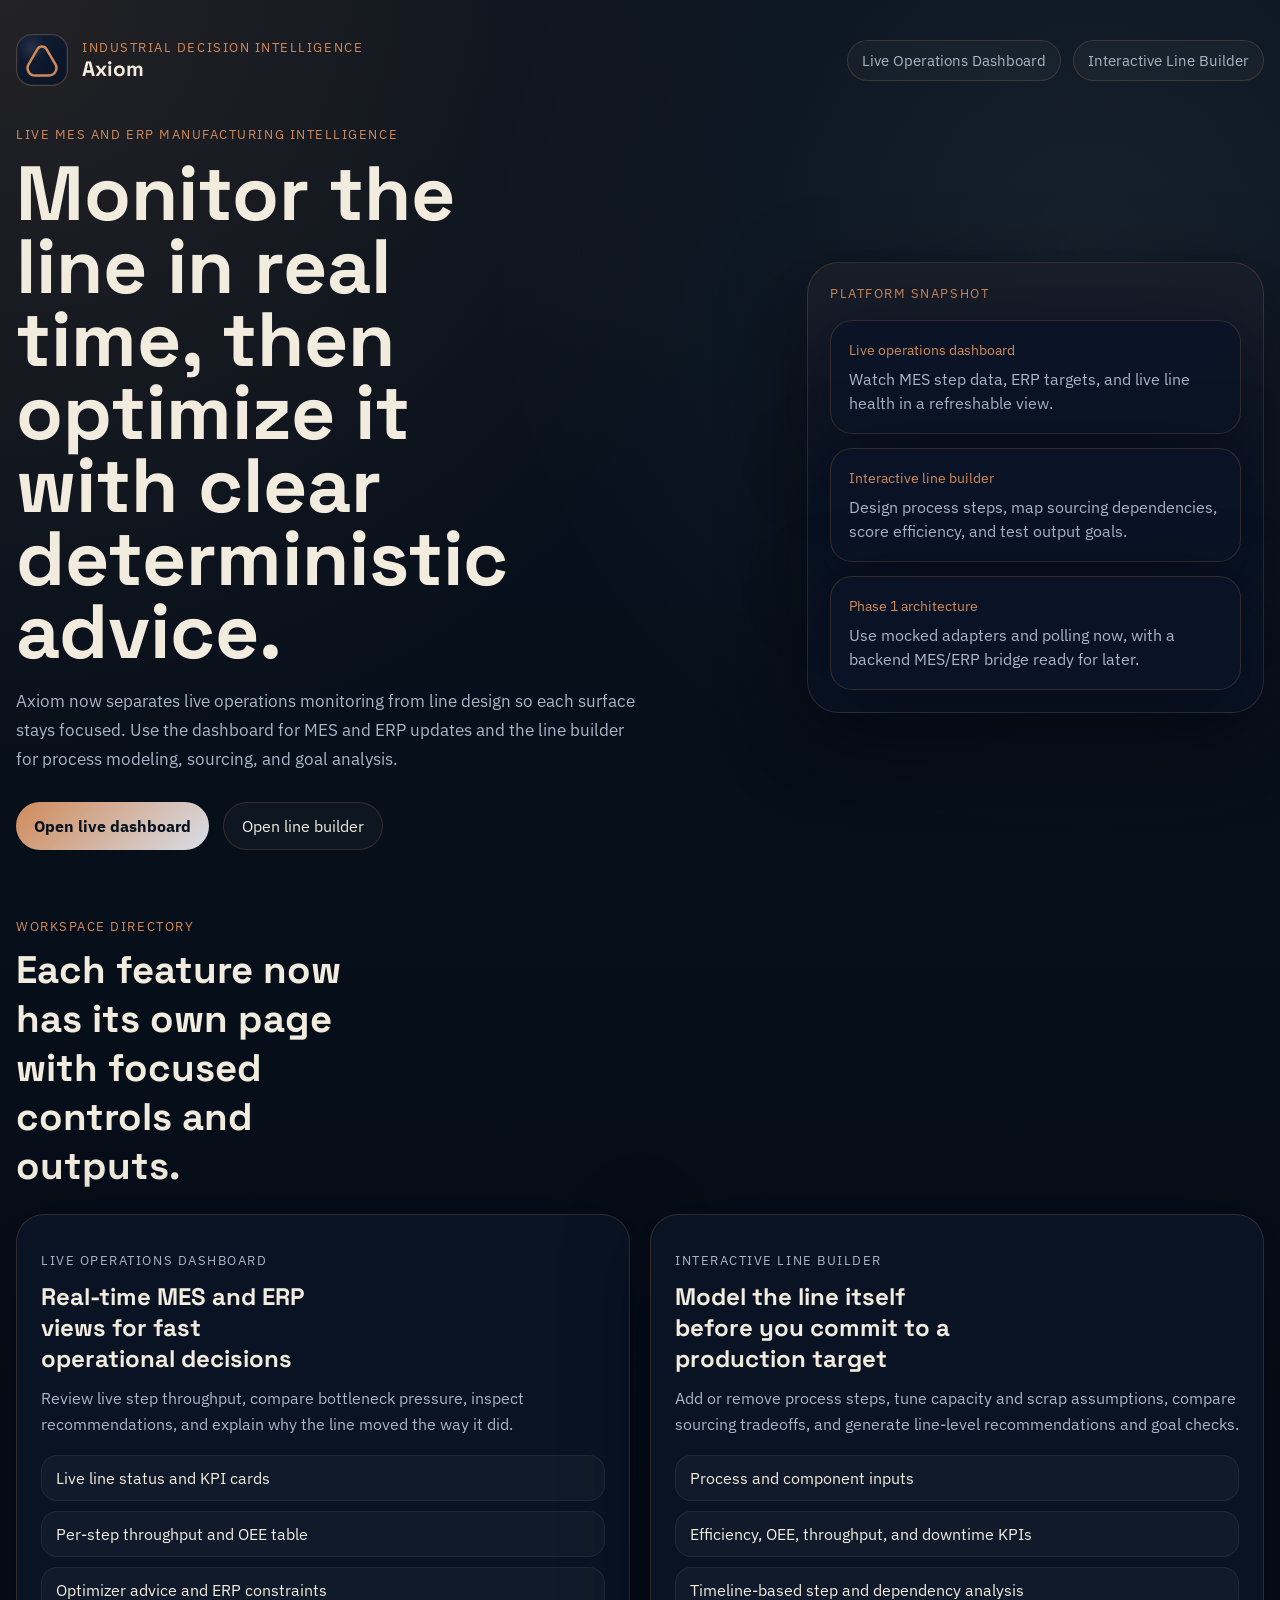
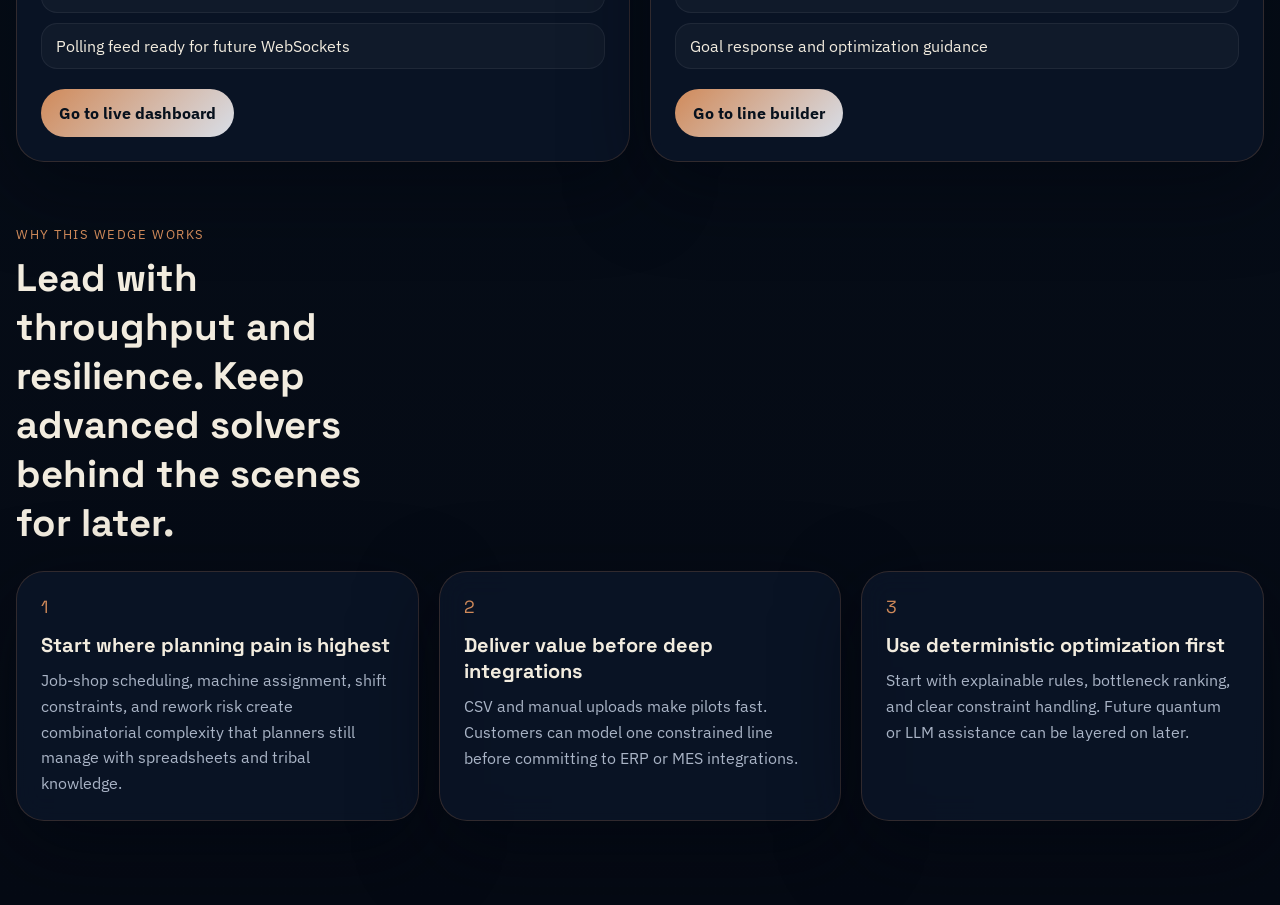
==== commit c9611435: "Design change to axiom" ====
--- a/index.html
+++ b/index.html
@@ -3,7 +3,7 @@
   <head>
     <meta charset="UTF-8" />
     <meta name="viewport" content="width=device-width, initial-scale=1.0" />
-    <title>Dry Dock V1</title>
+    <title>Axiom V1</title>
     <link rel="preconnect" href="https://fonts.googleapis.com" />
     <link rel="preconnect" href="https://fonts.gstatic.com" crossorigin />
     <link
@@ -17,10 +17,21 @@
       <header class="hero">
         <nav class="topbar">
           <div class="brand-lockup">
-            <div class="brand-mark">DD</div>
+            <div class="brand-mark" aria-hidden="true">
+              <svg class="brand-logo" viewBox="0 0 64 64" focusable="false" role="presentation">
+                <path
+                  d="M32 8C35.2 8 38.2 9.7 40 12.6L55.7 39.2C58.2 43.4 58.2 48.7 55.8 52.9C53.4 57 48.9 59.6 44 59.6H20C15.1 59.6 10.6 57 8.2 52.9C5.8 48.7 5.8 43.4 8.3 39.2L24 12.6C25.8 9.7 28.8 8 32 8Z"
+                  fill="none"
+                  stroke="currentColor"
+                  stroke-width="4.4"
+                  stroke-linecap="round"
+                  stroke-linejoin="round"
+                />
+              </svg>
+            </div>
             <div>
               <p class="eyebrow">Industrial Decision Intelligence</p>
-              <h1>Dry Dock</h1>
+              <h1>Axiom</h1>
             </div>
           </div>
           <div class="topbar-copy nav-links">
@@ -34,7 +45,7 @@
             <p class="section-kicker">Live MES and ERP manufacturing intelligence</p>
             <h2>Monitor the line in real time, then optimize it with clear deterministic advice.</h2>
             <p class="hero-text">
-              Dry Dock now separates live operations monitoring from line design so each
+              Axiom now separates live operations monitoring from line design so each
               surface stays focused. Use the dashboard for MES and ERP updates and the
               line builder for process modeling, sourcing, and goal analysis.
             </p>
--- a/styles.css
+++ b/styles.css
@@ -1,16 +1,16 @@
 :root {
-  --bg: #0b1020;
-  --bg-soft: #11182d;
-  --panel: rgba(13, 20, 38, 0.88);
-  --panel-strong: #121d34;
-  --line: rgba(154, 175, 255, 0.18);
-  --text: #e9eefc;
-  --muted: #9dadcf;
-  --accent: #7cf0c8;
-  --accent-strong: #4fb4ff;
-  --warning: #ffb86c;
-  --danger: #ff7f96;
-  --shadow: 0 24px 80px rgba(3, 8, 20, 0.42);
+  --bg: #07111d;
+  --bg-soft: #0d1730;
+  --panel: rgba(11, 20, 38, 0.9);
+  --panel-strong: #101b31;
+  --line: rgba(208, 138, 90, 0.2);
+  --text: #f2ecdf;
+  --muted: #a9b4c6;
+  --accent: #d08a5a;
+  --accent-strong: #d8dee8;
+  --warning: #f0b06f;
+  --danger: #d97b84;
+  --shadow: 0 24px 80px rgba(2, 6, 14, 0.5);
 }
 
 * {
@@ -25,9 +25,9 @@
   margin: 0;
   min-height: 100vh;
   background:
-    radial-gradient(circle at top left, rgba(79, 180, 255, 0.18), transparent 28%),
-    radial-gradient(circle at 85% 10%, rgba(124, 240, 200, 0.16), transparent 24%),
-    linear-gradient(180deg, #09101f 0%, #08111a 100%);
+    radial-gradient(circle at top left, rgba(208, 138, 90, 0.14), transparent 28%),
+    radial-gradient(circle at 85% 10%, rgba(216, 222, 232, 0.08), transparent 24%),
+    linear-gradient(180deg, #07111d 0%, #050a14 100%);
   color: var(--text);
   font-family: "IBM Plex Sans", sans-serif;
 }
@@ -84,11 +84,20 @@
   display: grid;
   place-items: center;
   border-radius: 16px;
-  background: linear-gradient(135deg, #17304f 0%, #245da0 100%);
-  border: 1px solid rgba(124, 240, 200, 0.26);
-  font-family: "Space Grotesk", sans-serif;
-  font-weight: 700;
-  letter-spacing: 0.08em;
+  color: var(--accent);
+  background:
+    radial-gradient(circle at 30% 25%, rgba(216, 222, 232, 0.12), transparent 28%),
+    linear-gradient(135deg, #101d34 0%, #0b1426 100%);
+  border: 1px solid rgba(208, 138, 90, 0.35);
+  box-shadow: inset 0 0 0 1px rgba(216, 222, 232, 0.05);
+  overflow: hidden;
+}
+
+.brand-logo {
+  width: 36px;
+  height: 36px;
+  display: block;
+  color: currentColor;
 }
 
 .eyebrow,
@@ -151,8 +160,8 @@
 
 .topbar-copy a:hover {
   transform: translateY(-1px);
-  border-color: rgba(124, 240, 200, 0.46);
-  background: rgba(124, 240, 200, 0.08);
+  border-color: rgba(208, 138, 90, 0.45);
+  background: rgba(208, 138, 90, 0.08);
   color: var(--text);
 }
 
@@ -199,8 +208,8 @@
 }
 
 .button-primary {
-  background: linear-gradient(135deg, #78f6d0 0%, #47a8ff 100%);
-  color: #071119;
+  background: linear-gradient(135deg, #d08a5a 0%, #d8dee8 100%);
+  color: #07111d;
   font-weight: 700;
 }
 
@@ -210,7 +219,7 @@
 }
 
 .button-ghost {
-  border: 1px solid rgba(154, 175, 255, 0.18);
+  border: 1px solid rgba(208, 138, 90, 0.18);
   background: rgba(255, 255, 255, 0.015);
   color: var(--muted);
 }
@@ -265,7 +274,7 @@
   padding: 22px;
   border: 1px solid var(--line);
   background:
-    linear-gradient(180deg, rgba(124, 240, 200, 0.08), transparent 50%),
+    linear-gradient(180deg, rgba(208, 138, 90, 0.08), transparent 50%),
     var(--panel);
   border-radius: 32px;
   box-shadow: var(--shadow);
@@ -365,7 +374,7 @@
   height: 10px;
   border-radius: 999px;
   background: var(--accent);
-  box-shadow: 0 0 0 6px rgba(124, 240, 200, 0.14);
+  box-shadow: 0 0 0 6px rgba(208, 138, 90, 0.14);
 }
 
 .planner-layout {
@@ -428,8 +437,8 @@
 }
 
 .scenario-button.active {
-  border-color: rgba(124, 240, 200, 0.55);
-  background: rgba(124, 240, 200, 0.09);
+  border-color: rgba(208, 138, 90, 0.55);
+  background: rgba(208, 138, 90, 0.09);
 }
 
 .chip-list {
@@ -452,8 +461,8 @@
 .chip:hover,
 .chip.active {
   transform: translateY(-1px);
-  border-color: rgba(124, 240, 200, 0.36);
-  background: rgba(124, 240, 200, 0.08);
+  border-color: rgba(208, 138, 90, 0.36);
+  background: rgba(208, 138, 90, 0.08);
   color: var(--text);
 }
 
@@ -561,8 +570,8 @@
 .resource-meta span {
   border-radius: 999px;
   padding: 8px 10px;
-  background: rgba(124, 240, 200, 0.07);
-  border: 1px solid rgba(124, 240, 200, 0.18);
+  background: rgba(208, 138, 90, 0.08);
+  border: 1px solid rgba(208, 138, 90, 0.18);
   color: var(--muted);
   font-size: 0.87rem;
 }
@@ -666,7 +675,7 @@
 .builder-form select {
   width: 100%;
   min-height: 44px;
-  border: 1px solid rgba(154, 175, 255, 0.2);
+  border: 1px solid rgba(208, 138, 90, 0.22);
   border-radius: 14px;
   background: rgba(255, 255, 255, 0.045);
   color: var(--text);
@@ -678,13 +687,13 @@
 
 .builder-form input:focus,
 .builder-form select:focus {
-  border-color: rgba(124, 240, 200, 0.55);
-  background: rgba(124, 240, 200, 0.06);
-  box-shadow: 0 0 0 4px rgba(124, 240, 200, 0.08);
+  border-color: rgba(208, 138, 90, 0.55);
+  background: rgba(208, 138, 90, 0.06);
+  box-shadow: 0 0 0 4px rgba(208, 138, 90, 0.08);
 }
 
 .builder-form select option {
-  color: #071119;
+  color: #07111d;
 }
 
 .form-grid {
@@ -777,8 +786,8 @@
 .timeline-row:hover,
 .timeline-row.active {
   transform: translateY(-1px);
-  border-color: rgba(124, 240, 200, 0.48);
-  background: rgba(124, 240, 200, 0.06);
+  border-color: rgba(208, 138, 90, 0.48);
+  background: rgba(208, 138, 90, 0.06);
 }
 
 .timeline-row strong,
@@ -814,8 +823,8 @@
   height: 26px;
   overflow: hidden;
   border-radius: 999px;
-  background: rgba(154, 175, 255, 0.1);
-  border: 1px solid rgba(154, 175, 255, 0.13);
+  background: rgba(216, 222, 232, 0.08);
+  border: 1px solid rgba(216, 222, 232, 0.12);
 }
 
 .timeline-bar {
@@ -823,13 +832,13 @@
   top: 4px;
   bottom: 4px;
   border-radius: 999px;
-  background: linear-gradient(90deg, rgba(124, 240, 200, 0.95), rgba(79, 180, 255, 0.95));
-  box-shadow: 0 0 24px rgba(79, 180, 255, 0.22);
+  background: linear-gradient(90deg, rgba(208, 138, 90, 0.98), rgba(216, 222, 232, 0.95));
+  box-shadow: 0 0 24px rgba(208, 138, 90, 0.22);
   transition: left 240ms ease, width 240ms ease;
 }
 
 .timeline-row[data-type="dependency"] .timeline-bar {
-  background: linear-gradient(90deg, rgba(154, 175, 255, 0.72), rgba(124, 240, 200, 0.65));
+  background: linear-gradient(90deg, rgba(216, 222, 232, 0.82), rgba(208, 138, 90, 0.72));
 }
 
 .timeline-row[data-type="bottleneck"] {
@@ -883,7 +892,7 @@
 }
 
 .goal-card[data-achievable="true"] {
-  border-color: rgba(124, 240, 200, 0.34);
+  border-color: rgba(208, 138, 90, 0.34);
 }
 
 .goal-card strong {
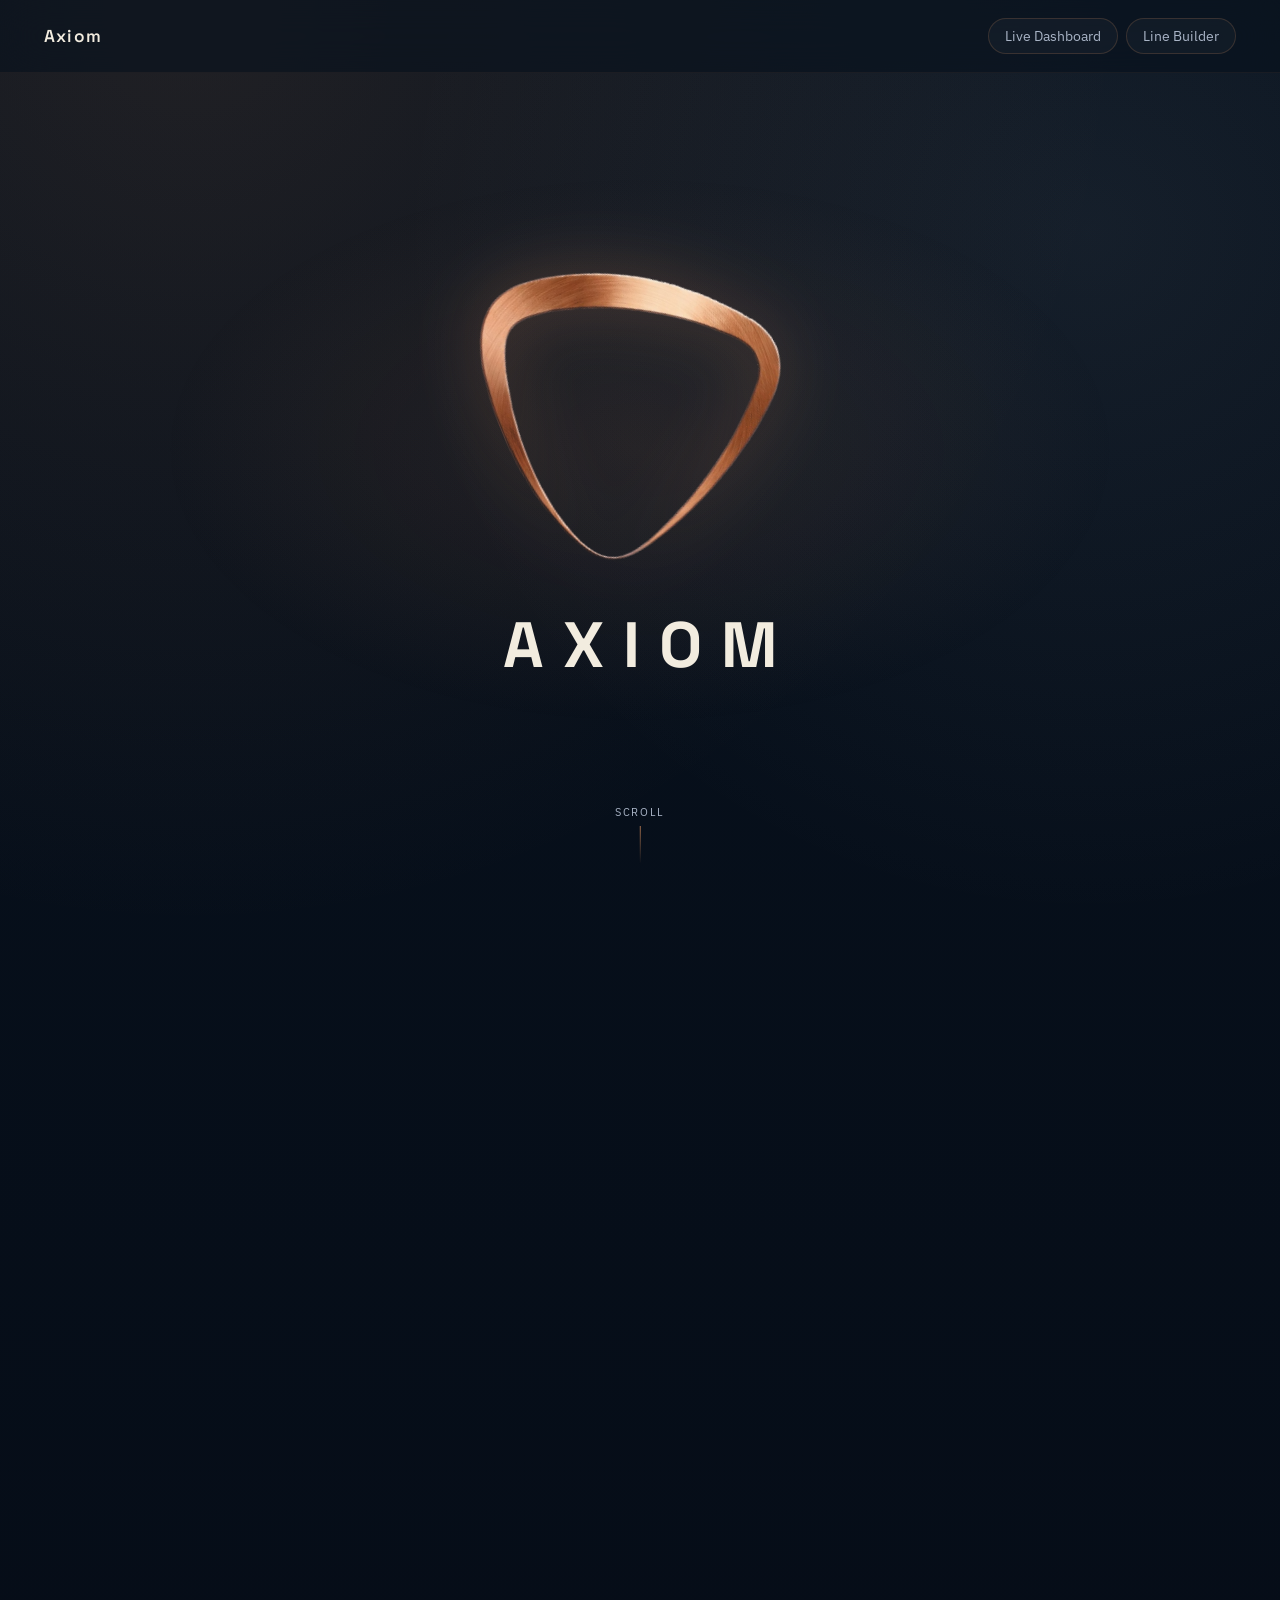
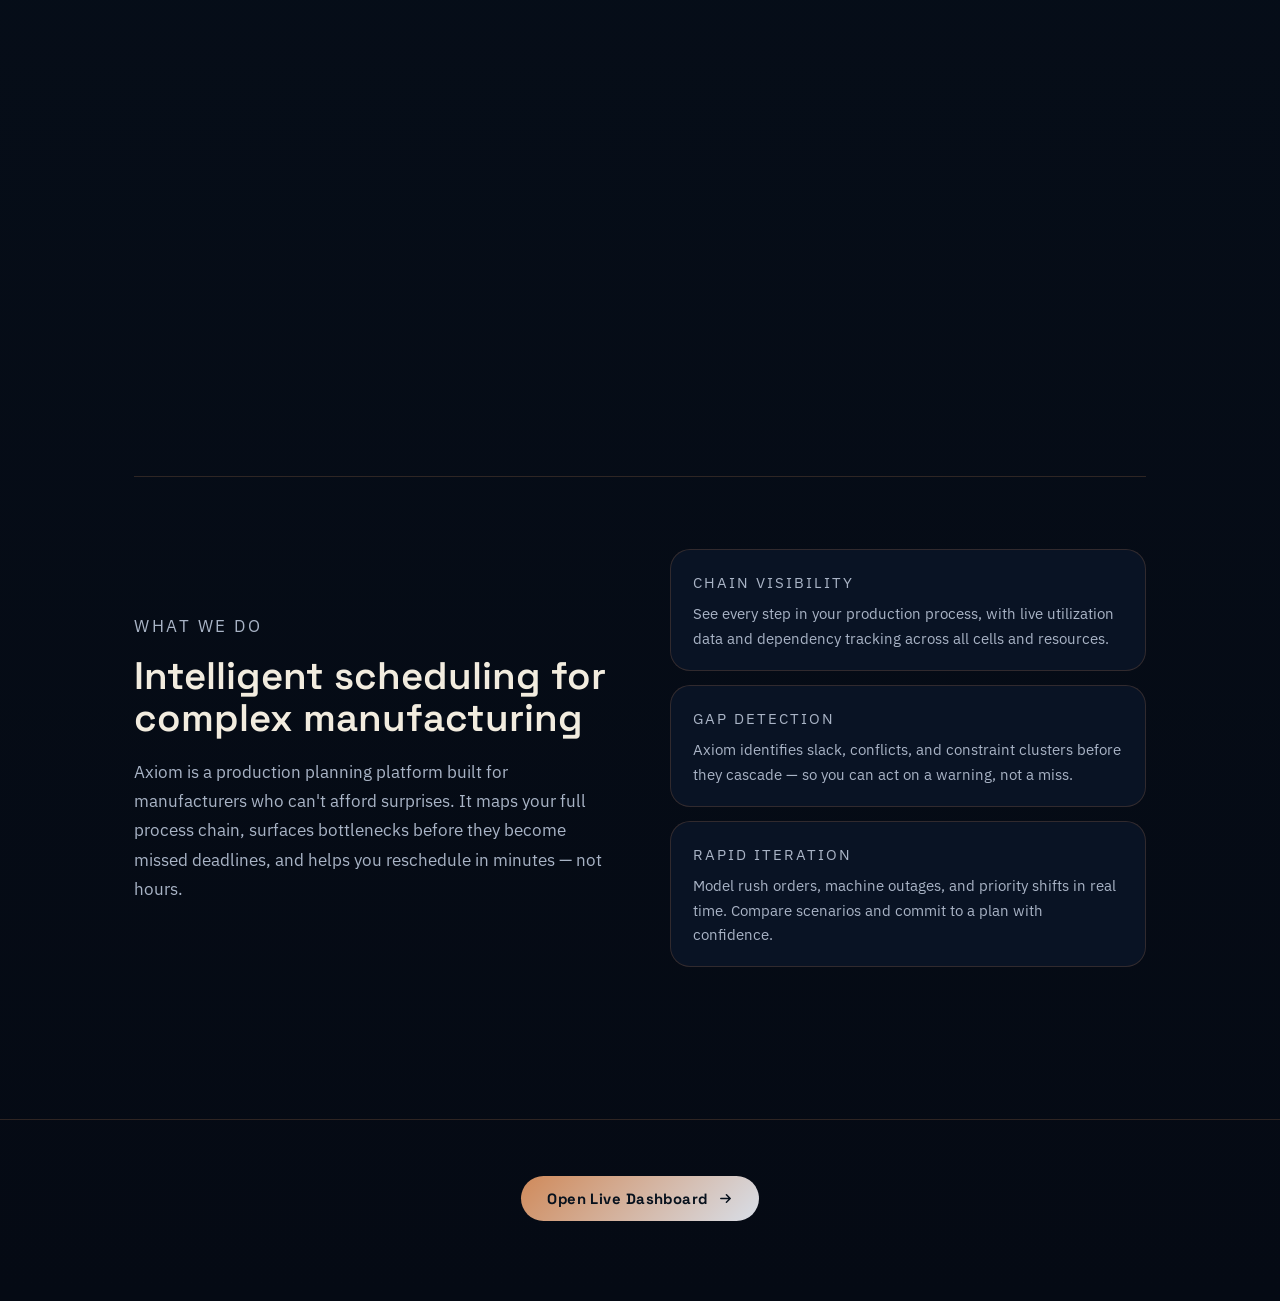
==== commit 0458b864: "new home page design" ====
--- a/index.html
+++ b/index.html
@@ -1,161 +1,489 @@
 <!DOCTYPE html>
 <html lang="en">
-  <head>
-    <meta charset="UTF-8" />
-    <meta name="viewport" content="width=device-width, initial-scale=1.0" />
-    <title>Axiom V1</title>
-    <link rel="preconnect" href="https://fonts.googleapis.com" />
-    <link rel="preconnect" href="https://fonts.gstatic.com" crossorigin />
-    <link
-      href="https://fonts.googleapis.com/css2?family=Space+Grotesk:wght@400;500;700&family=IBM+Plex+Sans:wght@400;500;600&display=swap"
-      rel="stylesheet"
-    />
-    <link rel="stylesheet" href="./styles.css" />
-  </head>
-  <body>
-    <div class="site-shell">
-      <header class="hero">
-        <nav class="topbar">
-          <div class="brand-lockup">
-            <div class="brand-mark" aria-hidden="true">
-              <svg class="brand-logo" viewBox="0 0 64 64" focusable="false" role="presentation">
-                <path
-                  d="M32 8C35.2 8 38.2 9.7 40 12.6L55.7 39.2C58.2 43.4 58.2 48.7 55.8 52.9C53.4 57 48.9 59.6 44 59.6H20C15.1 59.6 10.6 57 8.2 52.9C5.8 48.7 5.8 43.4 8.3 39.2L24 12.6C25.8 9.7 28.8 8 32 8Z"
-                  fill="none"
-                  stroke="currentColor"
-                  stroke-width="4.4"
-                  stroke-linecap="round"
-                  stroke-linejoin="round"
-                />
-              </svg>
-            </div>
-            <div>
-              <p class="eyebrow">Industrial Decision Intelligence</p>
-              <h1>Axiom</h1>
-            </div>
-          </div>
-          <div class="topbar-copy nav-links">
-            <a href="./planner.html">Live Operations Dashboard</a>
-            <a href="./line-builder.html">Interactive Line Builder</a>
-          </div>
-        </nav>
-
-        <section class="hero-grid">
-          <div class="hero-copy">
-            <p class="section-kicker">Live MES and ERP manufacturing intelligence</p>
-            <h2>Monitor the line in real time, then optimize it with clear deterministic advice.</h2>
-            <p class="hero-text">
-              Axiom now separates live operations monitoring from line design so each
-              surface stays focused. Use the dashboard for MES and ERP updates and the
-              line builder for process modeling, sourcing, and goal analysis.
-            </p>
-            <div class="hero-actions">
-              <a href="./planner.html" class="button button-primary">Open live dashboard</a>
-              <a href="./line-builder.html" class="button button-secondary">Open line builder</a>
-            </div>
-          </div>
-
-          <aside class="hero-panel">
-            <p class="panel-label">Platform snapshot</p>
-            <div class="panel-stack">
-              <div class="panel-card">
-                <span>Live operations dashboard</span>
-                <p>Watch MES step data, ERP targets, and live line health in a refreshable view.</p>
-              </div>
-              <div class="panel-card">
-                <span>Interactive line builder</span>
-                <p>Design process steps, map sourcing dependencies, score efficiency, and test output goals.</p>
-              </div>
-              <div class="panel-card">
-                <span>Phase 1 architecture</span>
-                <p>Use mocked adapters and polling now, with a backend MES/ERP bridge ready for later.</p>
-              </div>
-            </div>
-          </aside>
-        </section>
-      </header>
-
-      <main>
-        <section class="feature-directory">
-          <div class="section-heading">
-            <p class="section-kicker">Workspace directory</p>
-            <h3>Each feature now has its own page with focused controls and outputs.</h3>
-          </div>
-          <div class="feature-grid">
-            <article class="feature-card">
-              <p class="surface-kicker">Live Operations Dashboard</p>
-              <h4>Real-time MES and ERP views for fast operational decisions</h4>
-              <p>
-                Review live step throughput, compare bottleneck pressure, inspect
-                recommendations, and explain why the line moved the way it did.
-              </p>
-              <div class="feature-list">
-                <span>Live line status and KPI cards</span>
-                <span>Per-step throughput and OEE table</span>
-                <span>Optimizer advice and ERP constraints</span>
-                <span>Polling feed ready for future WebSockets</span>
-              </div>
-              <div class="feature-actions">
-                <a href="./planner.html" class="button button-primary">Go to live dashboard</a>
-              </div>
-            </article>
-
-            <article class="feature-card">
-              <p class="surface-kicker">Interactive Line Builder</p>
-              <h4>Model the line itself before you commit to a production target</h4>
-              <p>
-                Add or remove process steps, tune capacity and scrap assumptions, compare
-                sourcing tradeoffs, and generate line-level recommendations and goal checks.
-              </p>
-              <div class="feature-list">
-                <span>Process and component inputs</span>
-                <span>Efficiency, OEE, throughput, and downtime KPIs</span>
-                <span>Timeline-based step and dependency analysis</span>
-                <span>Goal response and optimization guidance</span>
-              </div>
-              <div class="feature-actions">
-                <a href="./line-builder.html" class="button button-primary">Go to line builder</a>
-              </div>
-            </article>
-          </div>
-        </section>
-
-        <section class="thesis" id="why-now">
-          <div class="section-heading">
-            <p class="section-kicker">Why this wedge works</p>
-            <h3>Lead with throughput and resilience. Keep advanced solvers behind the scenes for later.</h3>
-          </div>
-          <div class="thesis-grid">
-            <article class="thesis-card">
-              <span>1</span>
-              <h4>Start where planning pain is highest</h4>
-              <p>
-                Job-shop scheduling, machine assignment, shift constraints, and rework risk
-                create combinatorial complexity that planners still manage with spreadsheets
-                and tribal knowledge.
-              </p>
-            </article>
-            <article class="thesis-card">
-              <span>2</span>
-              <h4>Deliver value before deep integrations</h4>
-              <p>
-                CSV and manual uploads make pilots fast. Customers can model one constrained
-                line before committing to ERP or MES integrations.
-              </p>
-            </article>
-            <article class="thesis-card">
-              <span>3</span>
-              <h4>Use deterministic optimization first</h4>
-              <p>
-                Start with explainable rules, bottleneck ranking, and clear constraint
-                handling. Future quantum or LLM assistance can be layered on later.
-              </p>
-            </article>
-          </div>
-        </section>
-      </main>
+<head>
+  <meta charset="UTF-8"/>
+<meta name="viewport" content="width=device-width, initial-scale=1.0"/>
+  <title>Axiom</title>
+  <link rel="preconnect" href="https://fonts.googleapis.com"/>
+  <link rel="preconnect" href="https://fonts.gstatic.com" crossorigin/>
+  <link href="https://fonts.googleapis.com/css2?family=IBM+Plex+Sans:wght@300;400;500&family=Space+Grotesk:wght@400;500;600;700&display=swap" rel="stylesheet"/>
+  <style>
+
+    /* ============================================================
+      CSS VARIABLES — match your existing styles.css exactly
+    ============================================================ */
+    :root {
+      --bg:     #07111d;
+      --panel:  rgba(11,20,38,0.9);
+      --line:   rgba(208,138,90,0.2);
+      --text:   #f2ecdf;
+      --muted:  #a9b4c6;
+      --accent: #d08a5a;
+    }
+
+    *, *::before, *::after { box-sizing: border-box; margin: 0; padding: 0; }
+
+    body {
+      background:
+        radial-gradient(circle at 15% 0%, rgba(208,138,90,0.13) 0%, transparent 30%),
+        radial-gradient(circle at 85% 8%,  rgba(216,222,232,0.07) 0%, transparent 24%),
+        linear-gradient(180deg, #07111d 0%, #050a14 100%);
+      color: var(--text);
+      font-family: "IBM Plex Sans", sans-serif;
+      overflow-x: hidden;
+    }
+
+    a { color: inherit; text-decoration: none; }
+
+    /* ============================================================
+      NAV — fixed top bar, frosted glass, text-only brand name
+    ============================================================ */
+    nav {
+      position: fixed;
+      top: 0; left: 0; right: 0;
+      z-index: 200;
+      display: flex;
+      justify-content: space-between;
+      align-items: center;
+      padding: 18px 44px;
+      background: rgba(7,17,29,0.6);
+      backdrop-filter: blur(24px);
+      -webkit-backdrop-filter: blur(24px);
+      border-bottom: 1px solid rgba(208,138,90,0.07);
+    }
+
+    .nav-brand {
+      font-family: "Space Grotesk", sans-serif;
+      font-weight: 600;
+      font-size: 1.08rem;
+      letter-spacing: 0.07em;
+      color: var(--text);
+    }
+
+    .nav-links { display: flex; gap: 8px; }
+
+    .nav-links a {
+      border: 1px solid var(--line);
+      background: rgba(255,255,255,0.03);
+      border-radius: 999px;
+      padding: 8px 16px;
+      color: var(--muted);
+      font-size: 0.86rem;
+      transition: border-color 160ms, background 160ms, color 160ms, transform 160ms;
+    }
+    .nav-links a:hover {
+      border-color: rgba(208,138,90,0.45);
+      background: rgba(208,138,90,0.08);
+      color: var(--text);
+      transform: translateY(-1px);
+    }
+
+    /* ============================================================
+      SCROLL DRIVER — 220vh tall container that creates scroll
+      distance. The sticky .hero inside it stays pinned while
+      you scroll, and JS maps progress → rotation angle.
+    ============================================================ */
+    .driver {
+      height: 220vh;
+      position: relative;
+    }
+
+    /* ============================================================
+      STICKY HERO — full-screen, stays on screen while scrolling
+      through .driver. Centers the logo + wordmark stack.
+    ============================================================ */
+    .hero {
+      position: sticky;
+      top: 0;
+      height: 100vh;
+      display: flex;
+      flex-direction: column;
+      align-items: center;
+      justify-content: center;
+      overflow: hidden;
+    }
+
+    /* Soft copper ambient glow radiating from the center */
+    .hero-glow {
+      position: absolute;
+      inset: 0;
+      background: radial-gradient(ellipse 55% 45% at 50% 50%, rgba(208,138,90,0.10), transparent 68%);
+      pointer-events: none;
+    }
+
+    /* Vertical stack: logo (spins) + wordmark (static) */
+    .hero-stack {
+      display: flex;
+      flex-direction: column;
+      align-items: center;
+      gap: 32px;
+      position: relative;
+      z-index: 1;
+    }
+
+    /* ============================================================
+      LOGO SPINNER — the ONLY element JS applies rotate() to.
+      The wordmark is a sibling outside this div and never moves.
+      will-change: transform → hints browser to GPU-accelerate it.
+    ============================================================ */
+    #logo-spinner {
+      will-change: transform;
+      display: flex;
+      align-items: center;
+      justify-content: center;
+    }
+
+    /* ============================================================
+      THE ACTUAL LOGO IMAGE
+      This is axiom_symbol.png — your real uploaded logo file.
+
+      The PNG has a black background. We use:
+        mix-blend-mode: lighten
+      which makes any pixel darker than the destination disappear.
+      Since the site background is very dark navy, the black areas
+      of the PNG become invisible, leaving only the copper mark.
+
+      If you export a version with a transparent background (.png
+      with alpha channel or .svg), remove mix-blend-mode entirely.
+    ============================================================ */
+    #logo-img {
+      display: block;
+      width: clamp(220px, 28vw, 360px);
+      height: clamp(220px, 28vw, 360px);
+      object-fit: contain;
+      mix-blend-mode: lighten;   /* hides the black PNG background */
+      /* base glow — JS intensifies this on scroll */
+      filter: drop-shadow(0 0 30px rgba(208,138,90,0.30));
+    }
+
+    /* ============================================================
+      WORDMARK — "AXIOM" text. Sibling of #logo-spinner.
+      JS never touches this element. It never rotates.
+    ============================================================ */
+    .wordmark {
+      font-family: "Space Grotesk", sans-serif;
+      font-size: clamp(2.4rem, 5vw, 4rem);
+      font-weight: 700;
+      letter-spacing: 0.3em;
+      text-indent: 0.3em;
+      text-transform: uppercase;
+      color: var(--text);
+      animation: fadeUp 0.9s cubic-bezier(0.22,1,0.36,1) both;
+      animation-delay: 0.15s;
+    }
+
+    @keyframes fadeUp {
+      from { opacity: 0; transform: translateY(10px); }
+      to   { opacity: 1; transform: translateY(0); }
+    }
+
+    /* ============================================================
+      TAGLINE — hidden at opacity:0. JS fades it in after ~60%
+      of scroll progress through the driver (once spin is done).
+    ============================================================ */
+    .tagline {
+      position: absolute;
+      bottom: 14vh;
+      left: 50%;
+      transform: translateX(-50%);
+      white-space: nowrap;
+      text-align: center;
+      opacity: 0;
+      pointer-events: none;
+      transition: opacity 0.5s cubic-bezier(0.22,1,0.36,1);
+    }
+
+    .tagline p {
+      font-family: "Space Grotesk", sans-serif;
+      font-size: clamp(1rem, 2vw, 1.55rem);
+      font-weight: 500;
+      color: var(--accent);
+      letter-spacing: 0.05em;
+    }
+
+    /* ============================================================
+      SCROLL CUE — "Scroll" + animated line. Fades out on first scroll.
+    ============================================================ */
+    .scroll-cue {
+      position: absolute;
+      bottom: 36px;
+      left: 50%;
+      transform: translateX(-50%);
+      display: flex;
+      flex-direction: column;
+      align-items: center;
+      gap: 7px;
+      pointer-events: none;
+      transition: opacity 0.3s;
+    }
+
+    .scroll-cue span {
+      font-size: 0.68rem;
+      letter-spacing: 0.16em;
+      text-transform: uppercase;
+      color: var(--muted);
+    }
+
+    .cue-line {
+      width: 1px;
+      height: 38px;
+      background: linear-gradient(to bottom, rgba(208,138,90,0.8), transparent);
+      animation: cuePulse 1.8s ease-in-out infinite;
+    }
+
+    @keyframes cuePulse {
+      0%,100% { opacity:0.35; transform:scaleY(0.9); }
+      50%      { opacity:1;    transform:scaleY(1.1); }
+    }
+
+    /* ============================================================
+      BELOW-FOLD CONTENT — normal document flow, scrolls up after
+      the driver ends. Two-column: description + cards.
+    ============================================================ */
+    .content {
+      max-width: 1100px;
+      margin: 0 auto;
+      padding: 96px 44px 80px;
+    }
+
+    .about {
+      display: grid;
+      grid-template-columns: 1fr 1fr;
+      gap: 60px;
+      align-items: center;
+      padding: 72px 0;
+      border-top: 1px solid var(--line);
+    }
+
+    .kicker {
+      font-size: 0.75rem;
+      text-transform: uppercase;
+      letter-spacing: 0.15em;
+      color: var(--accent);
+      margin-bottom: 14px;
+    }
+
+    .about h2 {
+      font-family: "Space Grotesk", sans-serif;
+      font-size: clamp(1.8rem, 3vw, 2.7rem);
+      font-weight: 600;
+      line-height: 1.1;
+      margin-bottom: 18px;
+    }
+
+    .about p { color: var(--muted); font-size: 1.05rem; line-height: 1.75; }
+
+    .cards { display: grid; gap: 14px; }
+
+    .card {
+      border: 1px solid var(--line);
+      background: var(--panel);
+      backdrop-filter: blur(14px);
+      border-radius: 20px;
+      padding: 20px 22px;
+    }
+
+    .card-label {
+      font-size: 0.74rem;
+      text-transform: uppercase;
+      letter-spacing: 0.13em;
+      color: var(--accent);
+      margin-bottom: 7px;
+    }
+
+    .card p { color: var(--muted); font-size: 0.95rem; line-height: 1.6; }
+
+    /* ============================================================
+      FOOTER CTA
+    ============================================================ */
+    .cta-wrap {
+      text-align: center;
+      padding: 56px 44px 80px;
+      border-top: 1px solid var(--line);
+    }
+
+    .cta-btn {
+      display: inline-flex;
+      align-items: center;
+      gap: 10px;
+      background: linear-gradient(135deg, #d08a5a 0%, #d8dee8 100%);
+      color: #07111d;
+      font-family: "Space Grotesk", sans-serif;
+      font-weight: 700;
+      font-size: 0.93rem;
+      letter-spacing: 0.03em;
+      padding: 13px 26px;
+      border-radius: 999px;
+      transition: transform 180ms, box-shadow 180ms;
+    }
+
+    .cta-btn:hover {
+      transform: translateY(-2px);
+      box-shadow: 0 10px 36px rgba(208,138,90,0.28);
+    }
+
+    .cta-wrap > p { color: var(--muted); font-size: 0.88rem; margin-top: 20px; }
+
+    @media (max-width: 780px) {
+      nav       { padding: 14px 20px; }
+      .about    { grid-template-columns: 1fr; gap: 36px; }
+      .content  { padding: 64px 24px 60px; }
+      .cta-wrap { padding: 44px 24px 64px; }
+    }
+
+  </style>
+</head>
+<body>
+
+  <!-- NAV: text-only brand, no icon -->
+  <nav>
+    <span class="nav-brand">Axiom</span>
+    <div class="nav-links">
+      <a href="./planner.html">Live Dashboard</a>
+      <a href="./line-builder.html">Line Builder</a>
     </div>
-
-    <script src="./app.js"></script>
-  </body>
+  </nav>
+
+  <!-- SCROLL DRIVER: 220vh tall. Hero sticks inside it. -->
+  <div class="driver" id="driver">
+    <div class="hero">
+      <div class="hero-glow"></div>
+
+      <div class="hero-stack">
+
+        <!-- JS rotates ONLY this div -->
+        <div id="logo-spinner">
+          <!--
+            YOUR ACTUAL LOGO FILE: axiom_symbol.png
+            Placed in the same folder as this HTML file.
+            mix-blend-mode: lighten hides the black background.
+            If you have a transparent-background version, remove that CSS line.
+          -->
+          <img id="logo-img" src="axiom_symbol.png" alt="Axiom symbol"/>
+        </div>
+
+        <!-- WORDMARK: outside spinner, never rotates -->
+        <div class="wordmark">Axiom</div>
+
+      </div>
+
+      <!-- Tagline: fades in after spin completes -->
+      <div class="tagline" id="tagline">
+        <p>Track Your Chain. Find Gaps. Iterate.</p>
+      </div>
+
+      <!-- Scroll prompt -->
+      <div class="scroll-cue" id="scrollCue">
+        <span>Scroll</span>
+        <div class="cue-line"></div>
+      </div>
+    </div>
+  </div>
+
+  <!-- BELOW-FOLD: about section + cards -->
+  <div class="content">
+    <div class="about">
+      <div>
+        <p class="kicker">What We Do</p>
+        <h2>Intelligent scheduling for complex manufacturing</h2>
+        <p>Axiom is a production planning platform built for manufacturers who can't afford surprises. It maps your full process chain, surfaces bottlenecks before they become missed deadlines, and helps you reschedule in minutes — not hours.</p>
+      </div>
+      <div class="cards">
+        <div class="card">
+          <p class="card-label">Chain Visibility</p>
+          <p>See every step in your production process, with live utilization data and dependency tracking across all cells and resources.</p>
+        </div>
+        <div class="card">
+          <p class="card-label">Gap Detection</p>
+          <p>Axiom identifies slack, conflicts, and constraint clusters before they cascade — so you can act on a warning, not a miss.</p>
+        </div>
+        <div class="card">
+          <p class="card-label">Rapid Iteration</p>
+          <p>Model rush orders, machine outages, and priority shifts in real time. Compare scenarios and commit to a plan with confidence.</p>
+        </div>
+      </div>
+    </div>
+  </div>
+
+  <div class="cta-wrap">
+    <a class="cta-btn" href="./planner.html">
+      Open Live Dashboard
+      <svg width="15" height="15" viewBox="0 0 16 16" fill="none">
+        <path d="M3 8h10M9 4l4 4-4 4" stroke="currentColor" stroke-width="1.6" stroke-linecap="round" stroke-linejoin="round"/>
+      </svg>
+    </a>
+  </div>
+
+  <!-- ============================================================
+    JAVASCRIPT — SCROLL-DRIVEN ROTATION
+
+    1. Scroll event fires → calculate raw progress (0–1) through driver
+    2. Map progress through ROTATION_WINDOW → eased 0–360°
+    3. requestAnimationFrame lerp loop smoothly moves logo toward target
+    4. Only #logo-spinner gets the rotate() transform
+    5. Tagline + glow also update based on progress
+  ============================================================ -->
+  <script>
+    const driver    = document.getElementById('driver');
+    const spinner   = document.getElementById('logo-spinner'); // ONLY this rotates
+    const logoImg   = document.getElementById('logo-img');
+    const tagline   = document.getElementById('tagline');
+    const scrollCue = document.getElementById('scrollCue');
+
+    // Fraction of the driver scroll range over which rotation completes.
+    // 0.55 × 220vh ≈ 121vh of scrolling for a full 360°.
+    // Lower this number to make the spin faster.
+    const ROTATION_WINDOW = 0.55;
+
+    function clamp(v, lo, hi) { return Math.min(Math.max(v, lo), hi); }
+
+    // Smooth ease-in-out curve: slow→fast→slow
+    function ease(t) {
+      return t < 0.5 ? 2*t*t : -1 + (4 - 2*t)*t;
+    }
+
+    let raf        = null;
+    let currentDeg = 0;   // current visual rotation
+    let targetDeg  = 0;   // target from scroll position
+
+    // Lerp animation loop — runs until current ≈ target
+    function tick() {
+      const diff = targetDeg - currentDeg;
+      if (Math.abs(diff) > 0.05) {
+        currentDeg += diff * 0.12;  // 12% closer per frame = buttery smooth
+        spinner.style.transform = `rotate(${currentDeg}deg)`;
+        raf = requestAnimationFrame(tick);
+      } else {
+        currentDeg = targetDeg;
+        spinner.style.transform = `rotate(${currentDeg}deg)`;
+        raf = null;
+      }
+    }
+
+    window.addEventListener('scroll', () => {
+      const rect      = driver.getBoundingClientRect();
+      const scrolled  = -rect.top;
+      const scrollable= driver.offsetHeight - window.innerHeight;
+      const raw       = clamp(scrolled / scrollable, 0, 1); // 0→1 through driver
+
+      // Eased rotation: completes within ROTATION_WINDOW fraction
+      const rotP  = clamp(raw / ROTATION_WINDOW, 0, 1);
+      targetDeg   = ease(rotP) * 360;
+
+      // Tagline fades in after spin is done
+      tagline.style.opacity = clamp((raw - 0.62) / 0.14, 0, 1);
+
+      // Scroll cue vanishes immediately
+      scrollCue.style.opacity = clamp(1 - raw * 18, 0, 1);
+
+      // Glow grows with progress
+      const glow  = 30 + rotP * 55;
+      const alpha = 0.28 + rotP * 0.30;
+      logoImg.style.filter = `drop-shadow(0 0 ${glow}px rgba(208,138,90,${alpha}))`;
+
+      if (!raf) raf = requestAnimationFrame(tick);
+    }, { passive: true });
+  </script>
+
+</body>
 </html>
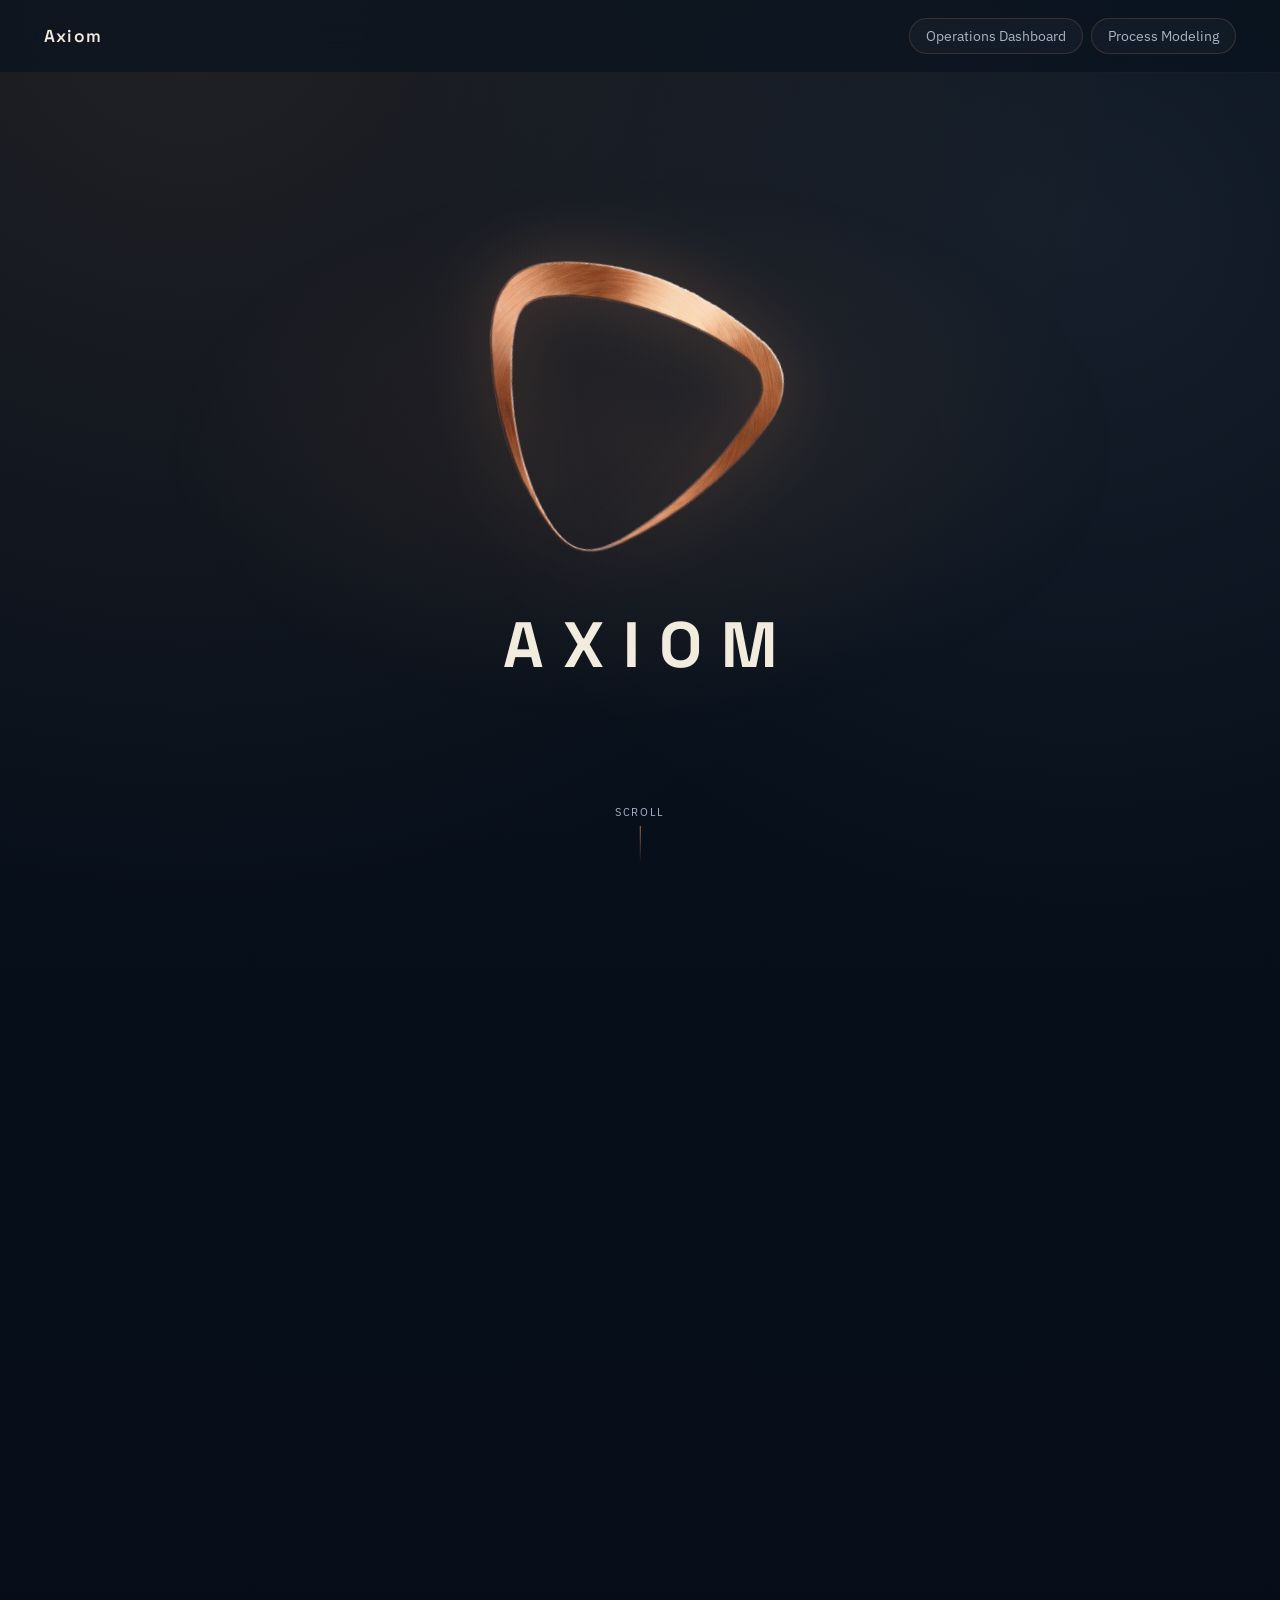
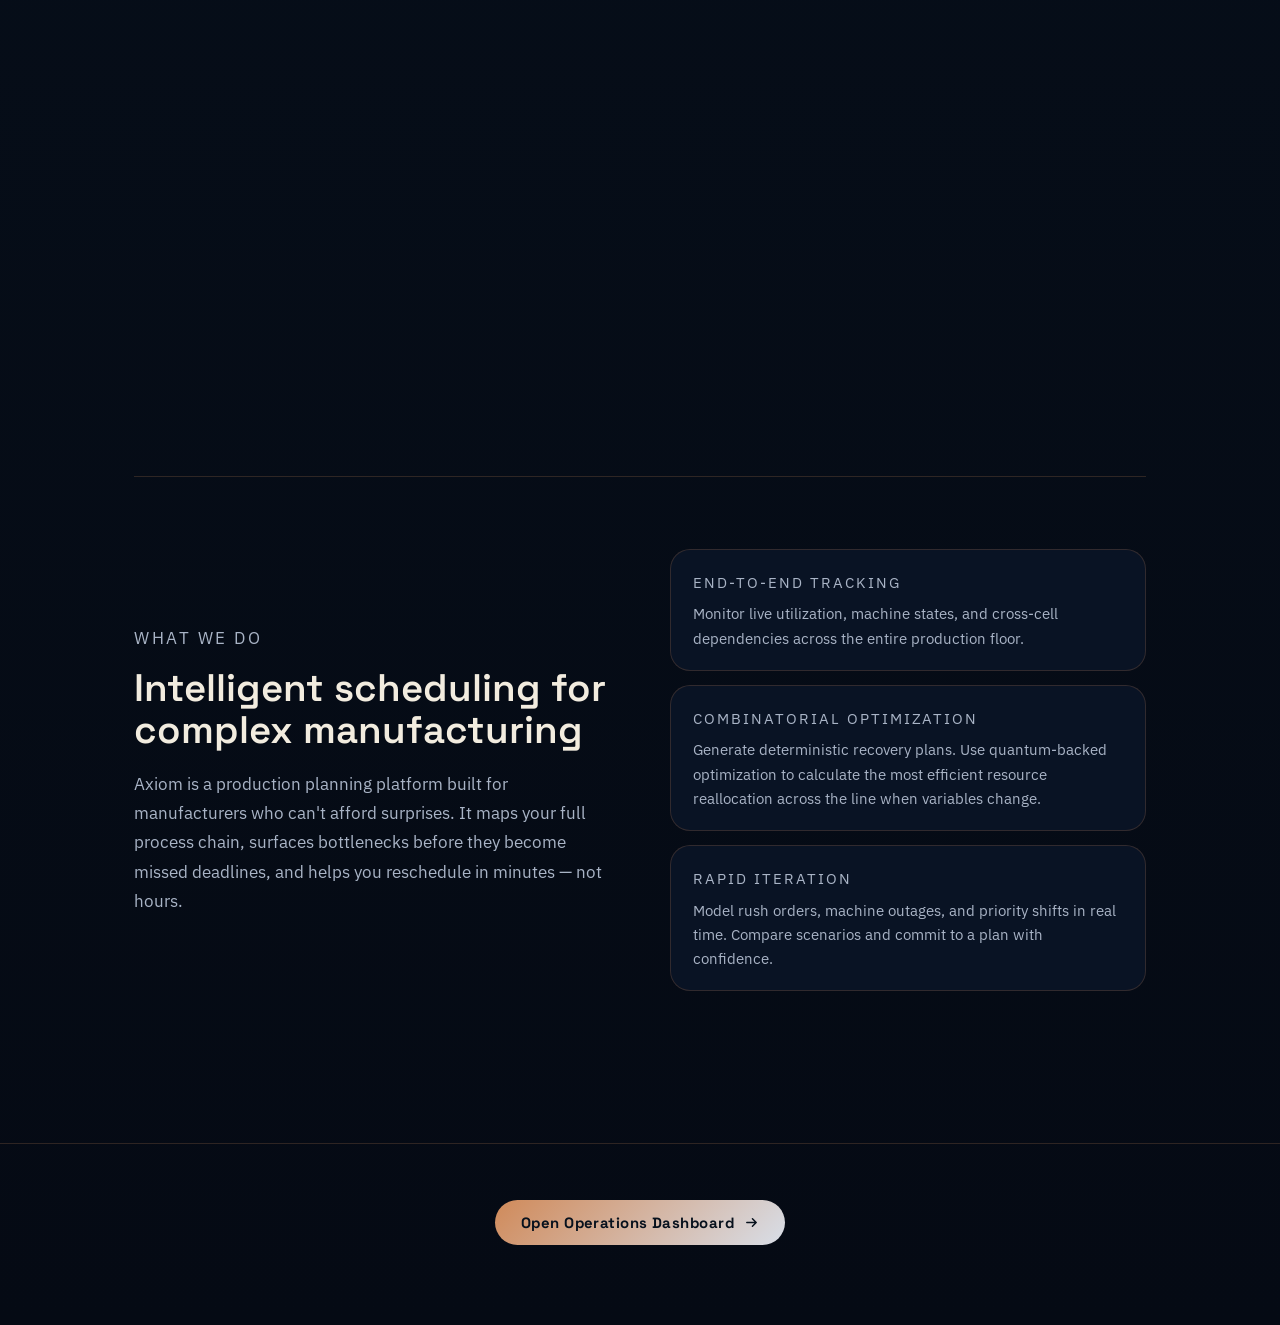
==== commit 27322480: "Fully cleaned version final w/o eben and Antons optimizer thing" ====
--- a/index.html
+++ b/index.html
@@ -339,8 +339,8 @@
   <nav>
     <span class="nav-brand">Axiom</span>
     <div class="nav-links">
-      <a href="./planner.html">Live Dashboard</a>
-      <a href="./line-builder.html">Line Builder</a>
+      <a href="./planner.html">Operations Dashboard</a>
+      <a href="./line-builder.html">Process Modeling</a>
     </div>
   </nav>
 
@@ -390,12 +390,12 @@
       </div>
       <div class="cards">
         <div class="card">
-          <p class="card-label">Chain Visibility</p>
-          <p>See every step in your production process, with live utilization data and dependency tracking across all cells and resources.</p>
+          <p class="card-label">End-to-End Tracking</p>
+          <p>Monitor live utilization, machine states, and cross-cell dependencies across the entire production floor.</p>
         </div>
         <div class="card">
-          <p class="card-label">Gap Detection</p>
-          <p>Axiom identifies slack, conflicts, and constraint clusters before they cascade — so you can act on a warning, not a miss.</p>
+          <p class="card-label">Combinatorial Optimization</p>
+          <p>Generate deterministic recovery plans. Use quantum-backed optimization to calculate the most efficient resource reallocation across the line when variables change.</p>
         </div>
         <div class="card">
           <p class="card-label">Rapid Iteration</p>
@@ -407,7 +407,7 @@
 
   <div class="cta-wrap">
     <a class="cta-btn" href="./planner.html">
-      Open Live Dashboard
+      Open Operations Dashboard
       <svg width="15" height="15" viewBox="0 0 16 16" fill="none">
         <path d="M3 8h10M9 4l4 4-4 4" stroke="currentColor" stroke-width="1.6" stroke-linecap="round" stroke-linejoin="round"/>
       </svg>
